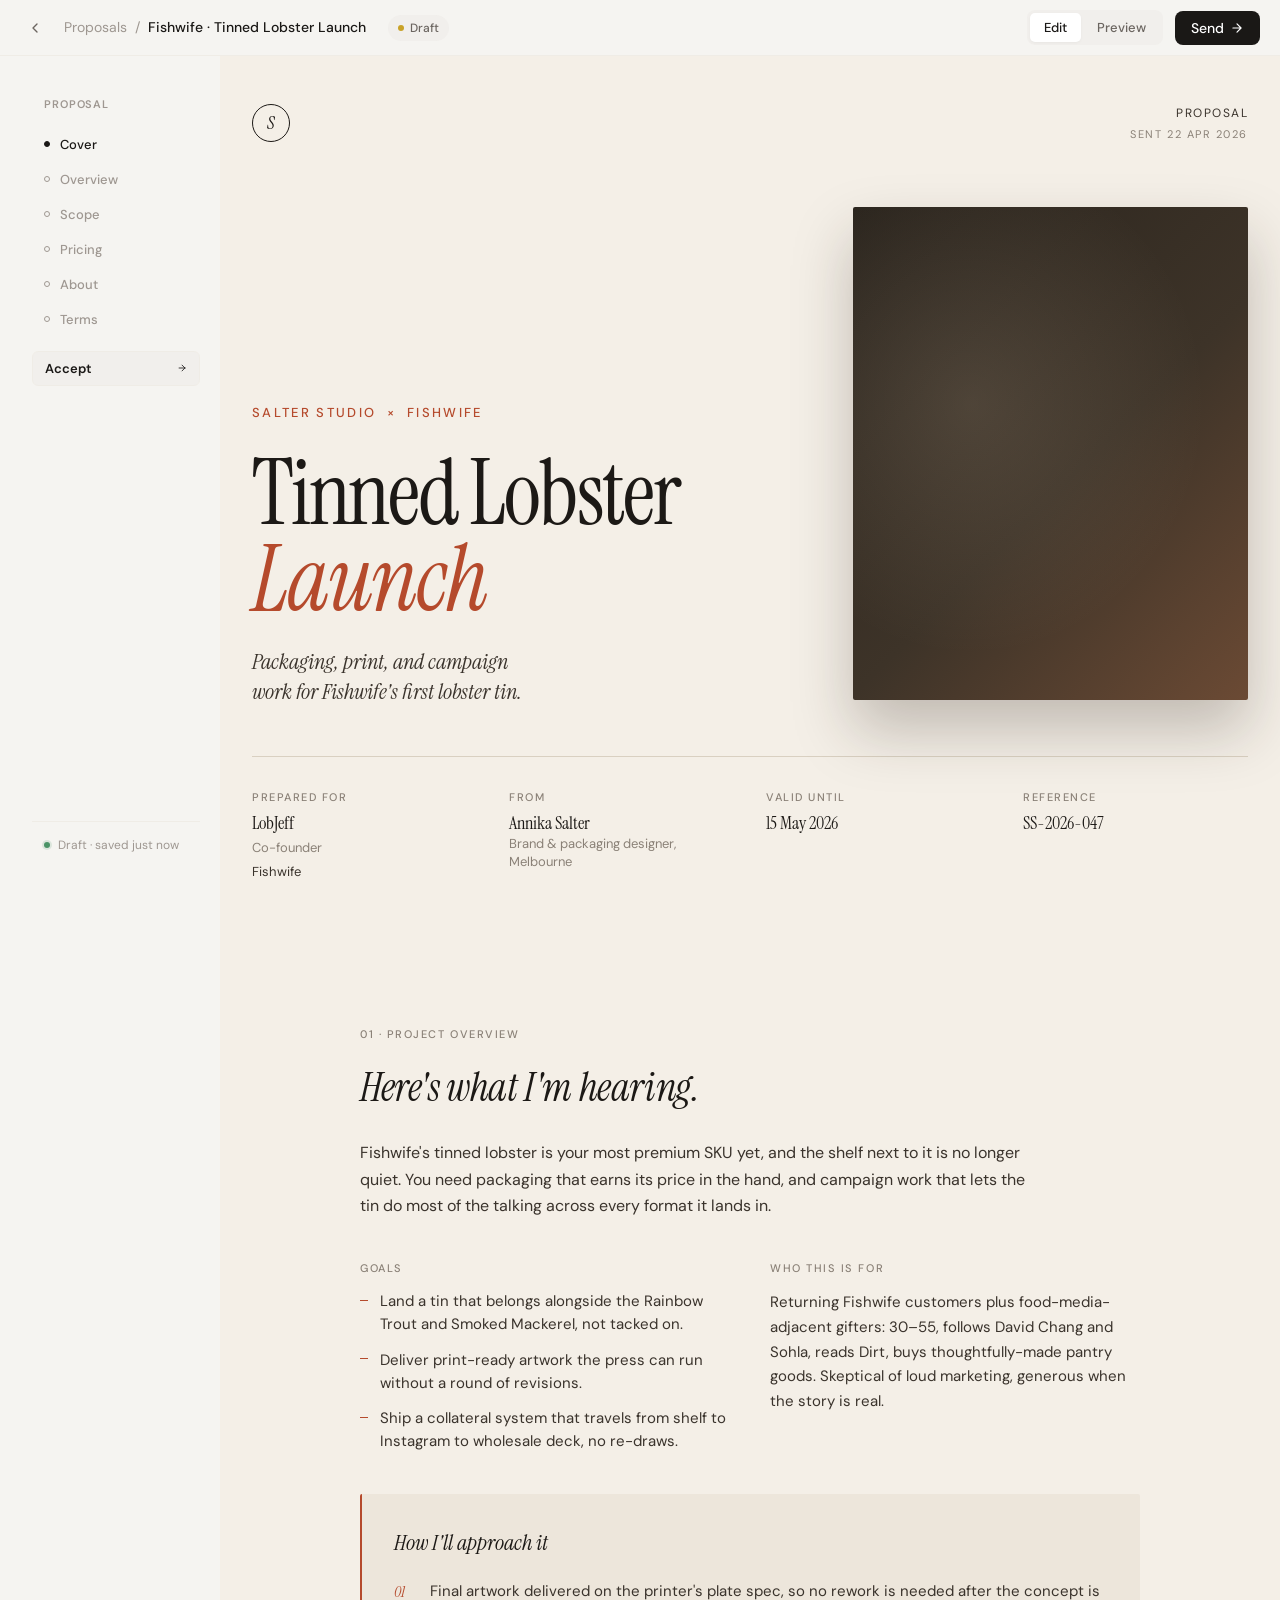
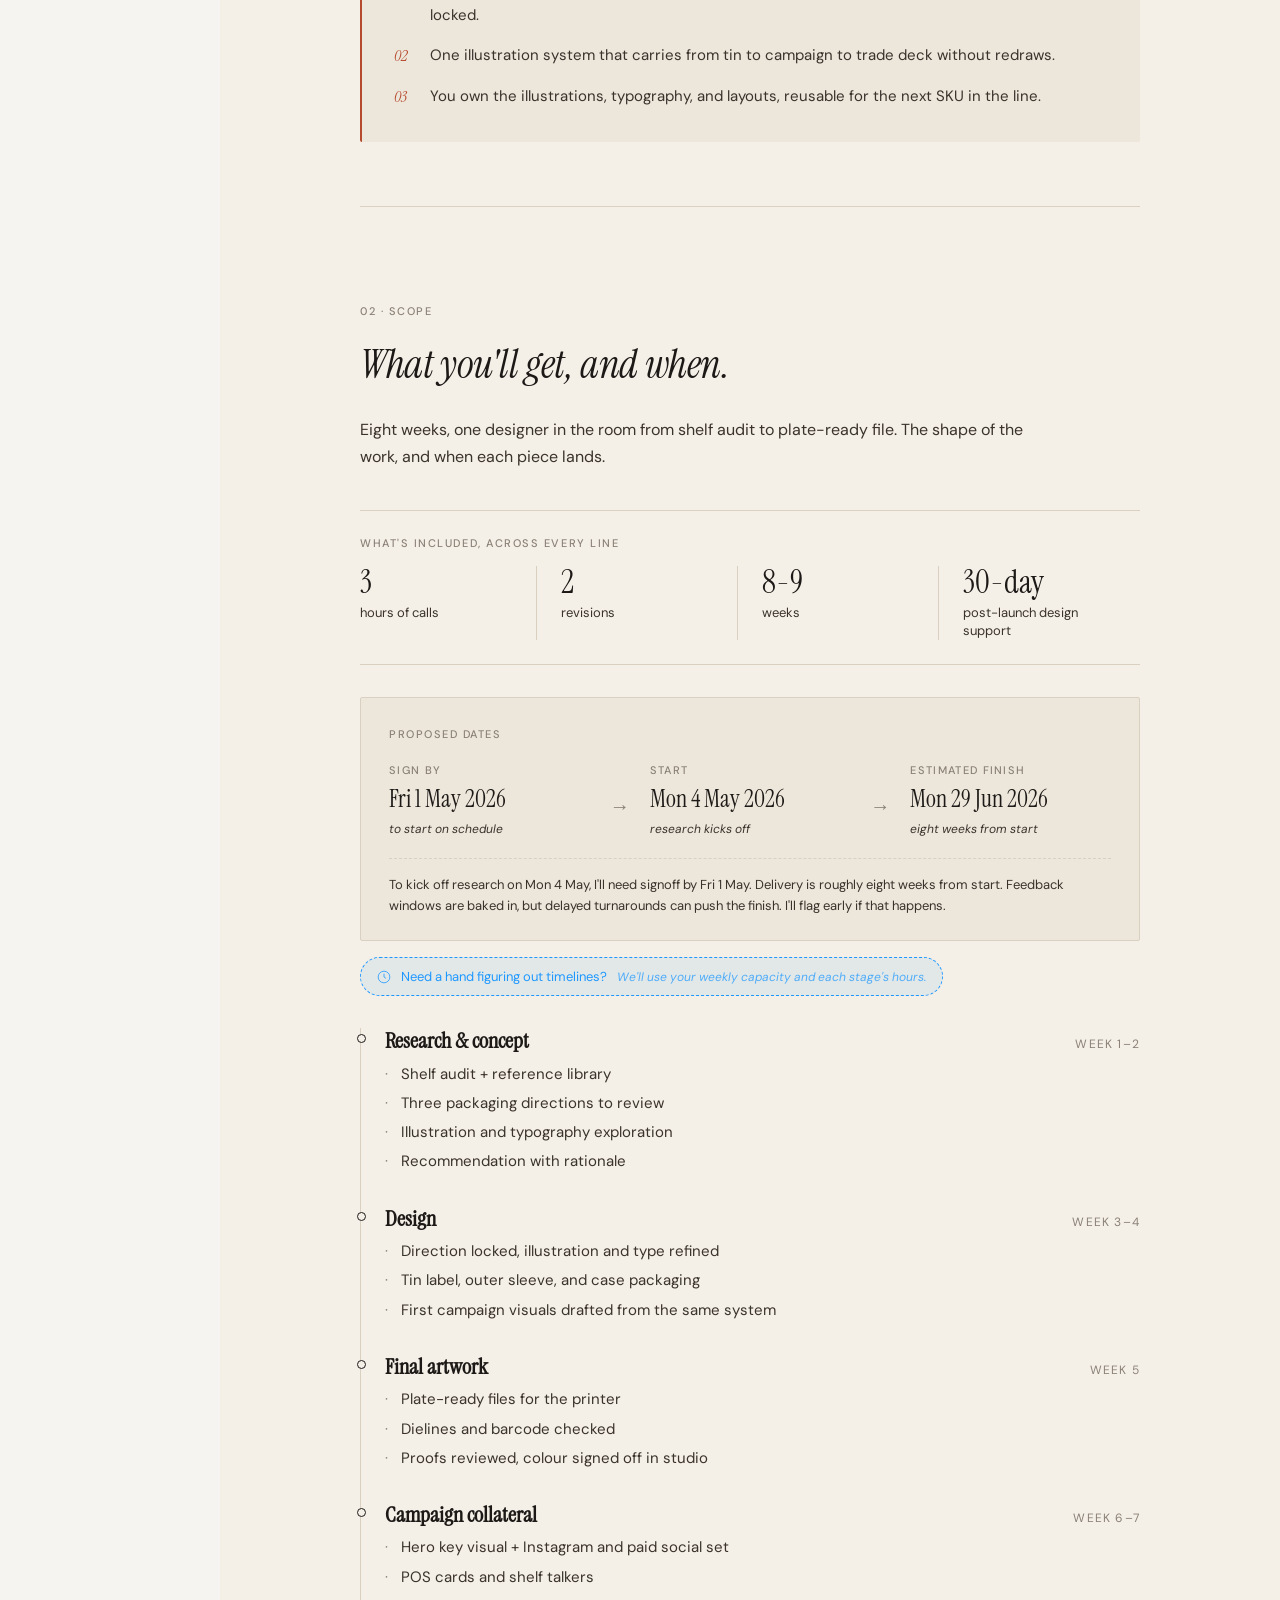
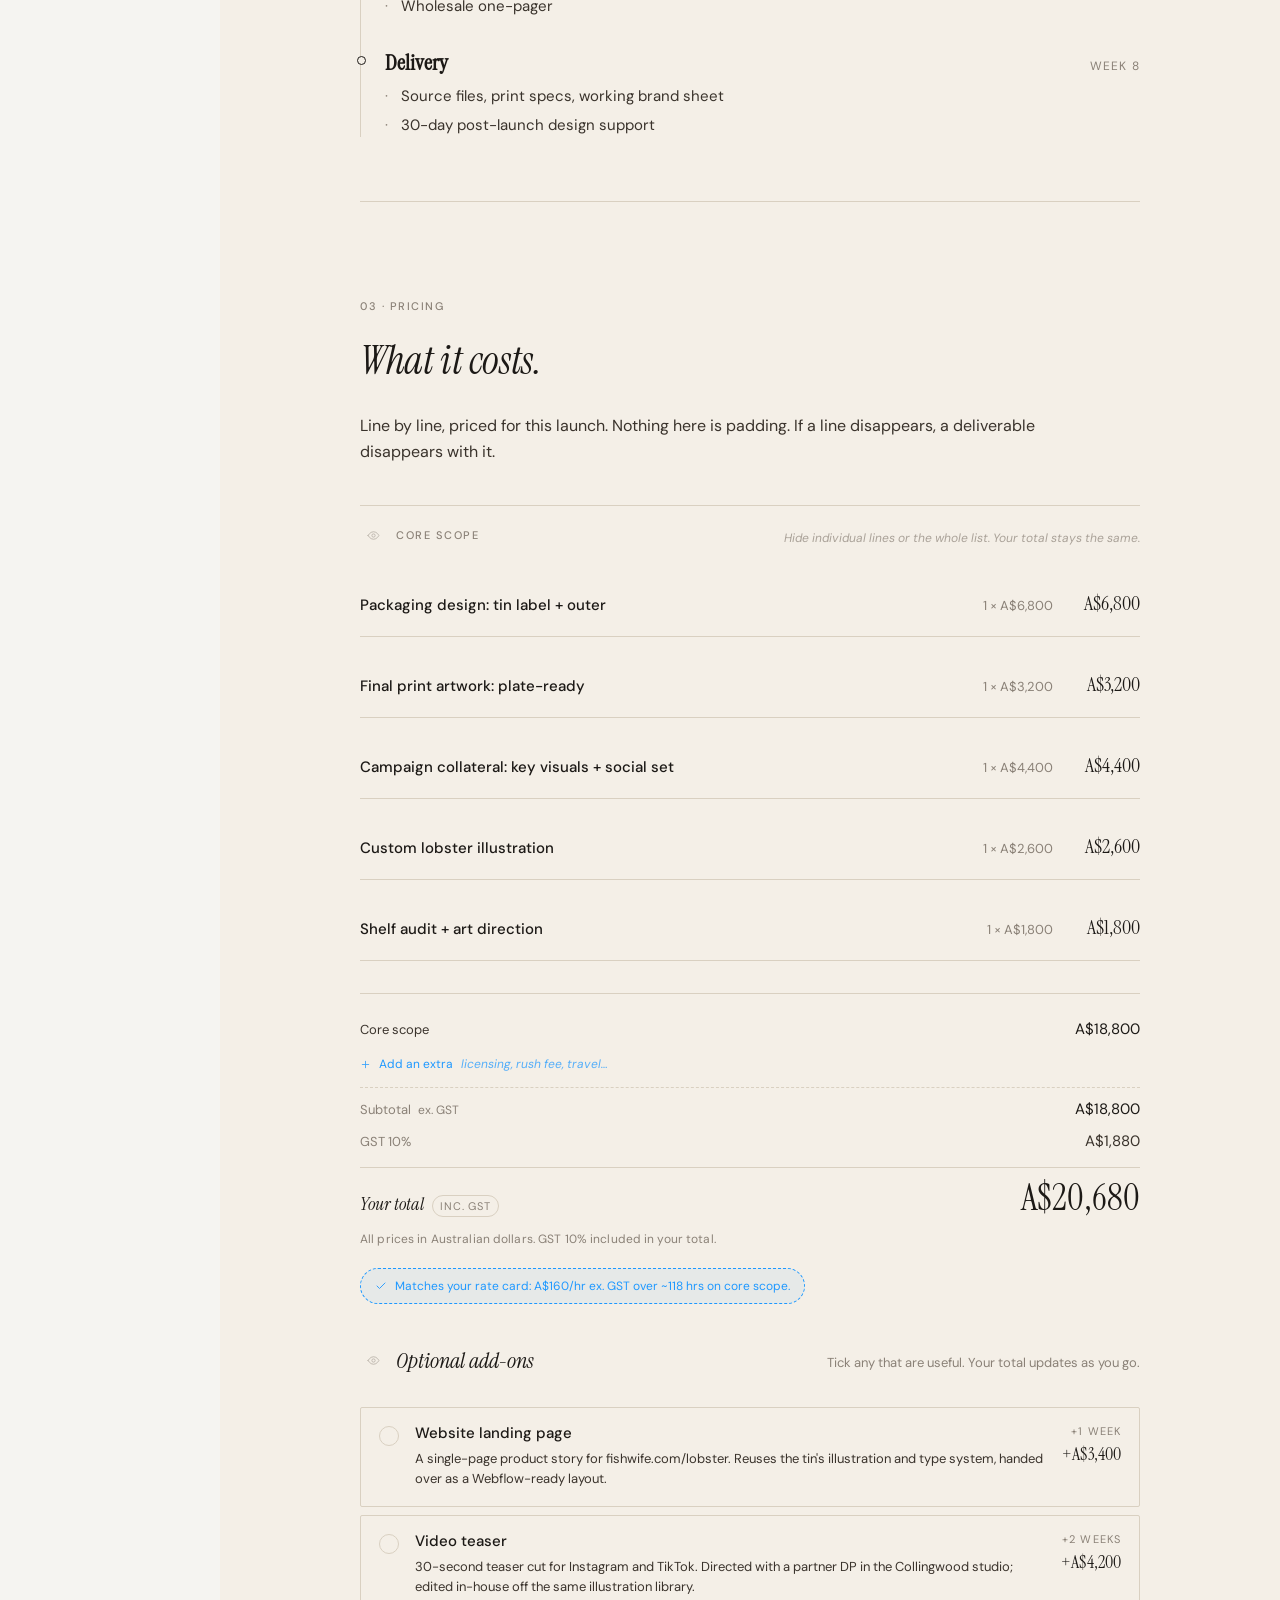
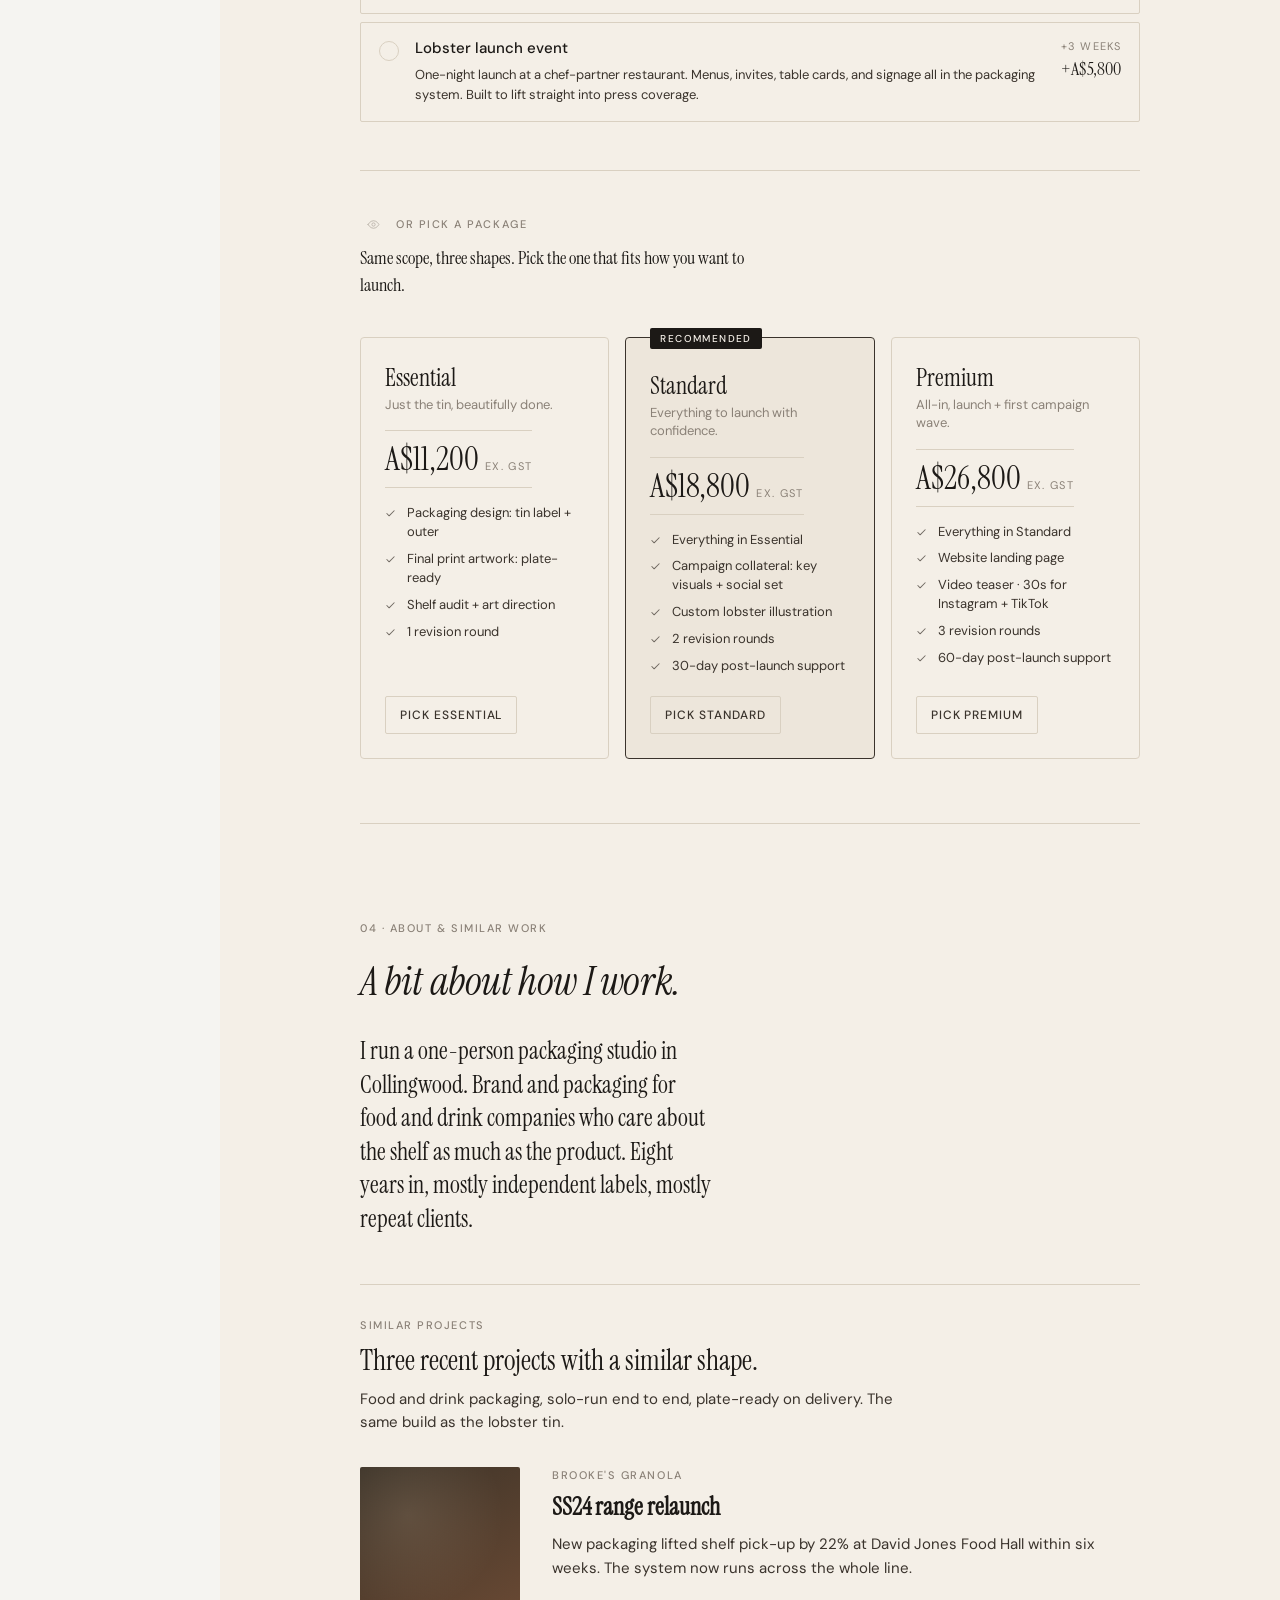
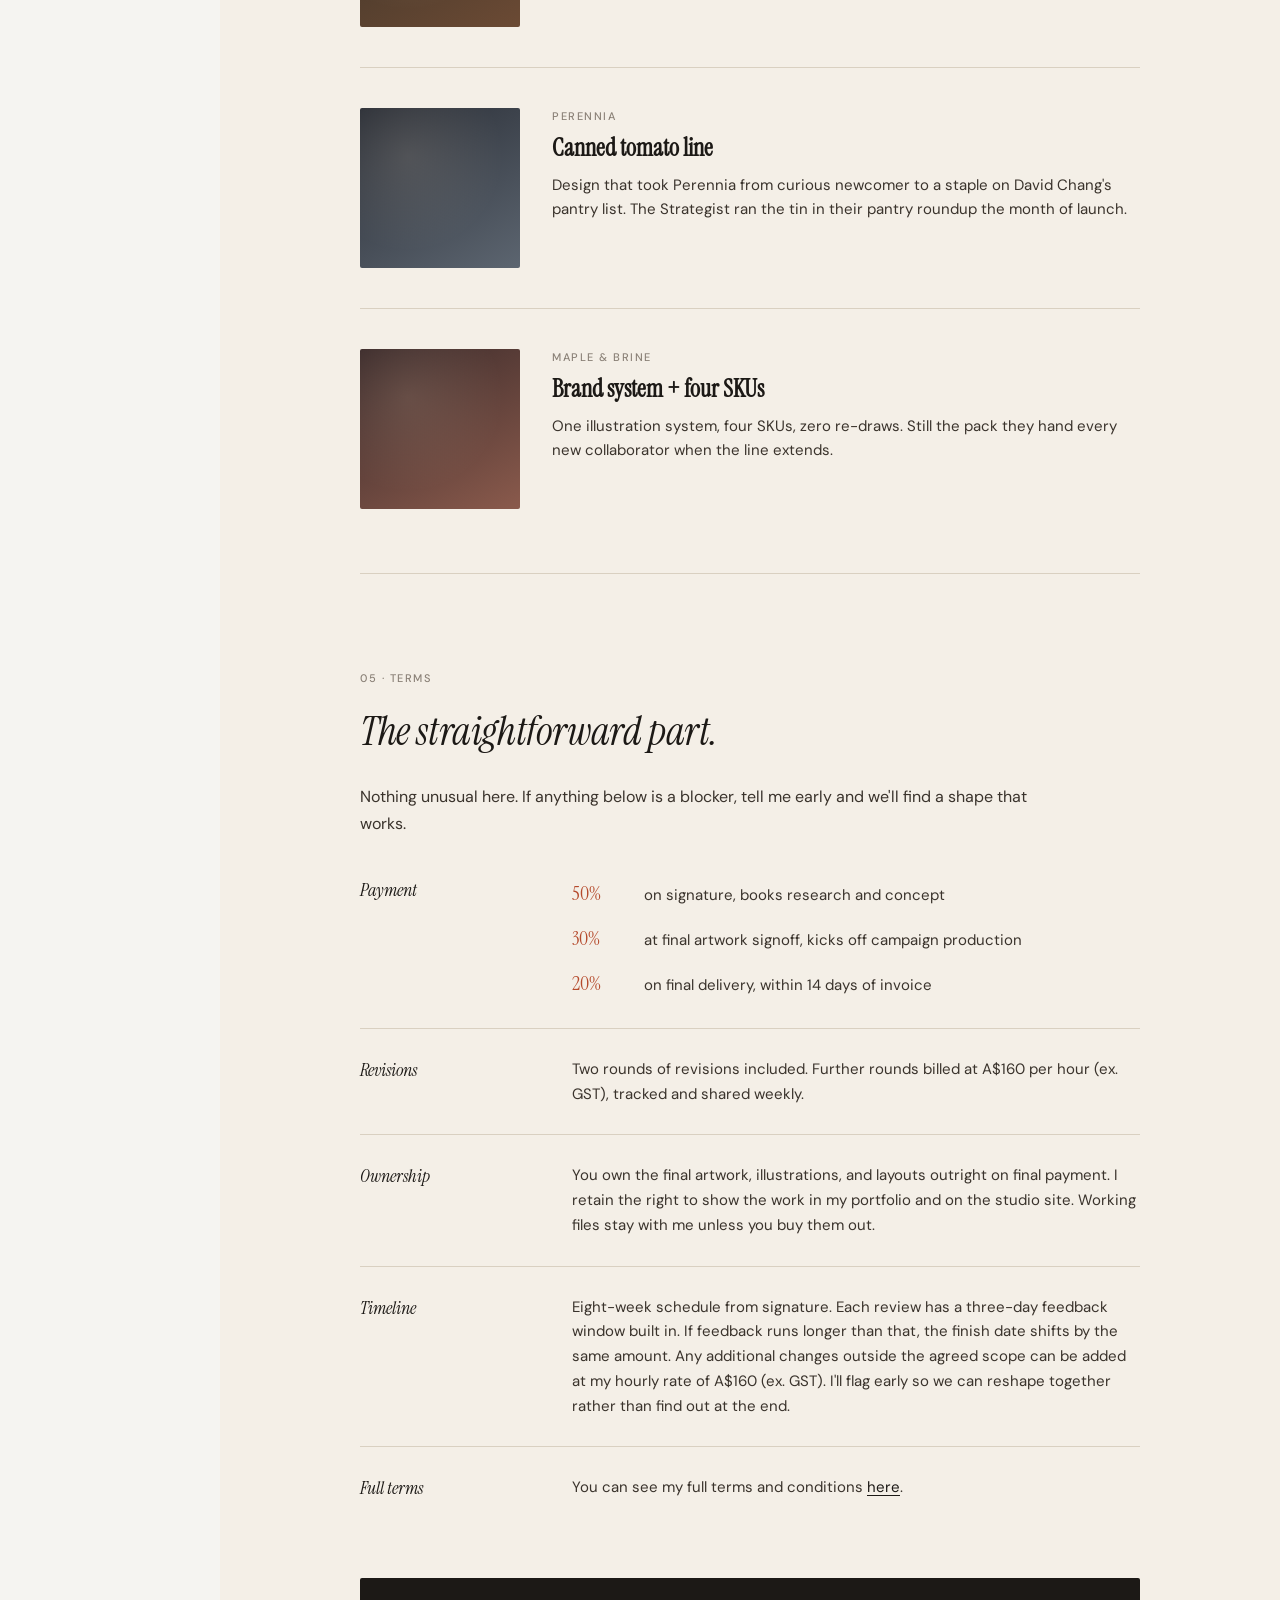
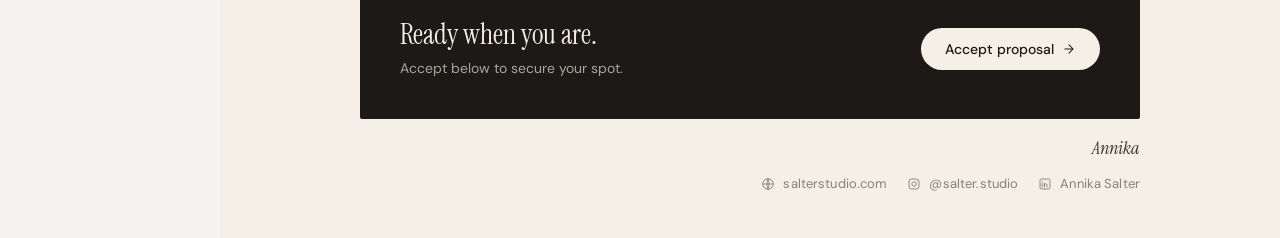
==== proposal-frame/index.html @ 3aa03024 "Initial import: Creative Pro onboarding + Proposal Frame wireframes Two plain HTML/CSS/JS wireframes" ====
<!DOCTYPE html>
<html lang="en">
  <head>
    <meta charset="UTF-8" />
    <meta name="viewport" content="width=device-width, initial-scale=1.0" />
    <title>Proposal · Fishwife Tinned Lobster Launch</title>
    <link rel="preconnect" href="https://fonts.googleapis.com" />
    <link rel="preconnect" href="https://fonts.gstatic.com" crossorigin />
    <link
      href="https://fonts.googleapis.com/css2?family=DM+Sans:ital,opsz,wght@0,9..40,300;0,9..40,400;0,9..40,500;0,9..40,700&family=Instrument+Serif:ital@0;1&family=JetBrains+Mono:wght@400;500&display=swap"
      rel="stylesheet"
    />
    <link rel="stylesheet" href="styles.css" />
  </head>
  <body>
    <div class="app" id="app">
      <header class="chrome" id="chrome">
        <div class="chrome__left">
          <button class="chrome__back" aria-label="Back to proposals">
            <svg width="16" height="16" viewBox="0 0 24 24" fill="none" aria-hidden="true">
              <path d="M15 18L9 12L15 6" stroke="currentColor" stroke-width="2" stroke-linecap="round" stroke-linejoin="round"/>
            </svg>
          </button>
          <nav class="chrome__breadcrumb" aria-label="Breadcrumb">
            <span class="chrome__crumb chrome__crumb--muted">Proposals</span>
            <span class="chrome__sep">/</span>
            <span class="chrome__crumb">Fishwife · Tinned Lobster Launch</span>
          </nav>
          <span class="chrome__status">
            <span class="chrome__dot" aria-hidden="true"></span>
            Draft
          </span>
        </div>
        <div class="chrome__right">
          <div class="segmented" role="tablist" aria-label="View mode">
            <button class="segmented__btn segmented__btn--active" data-mode="edit" role="tab" aria-selected="true">Edit</button>
            <button class="segmented__btn" data-mode="preview" role="tab" aria-selected="false">Preview</button>
          </div>
          <button class="btn btn--primary" id="sendBtn">
            Send
            <svg width="14" height="14" viewBox="0 0 24 24" fill="none" aria-hidden="true">
              <path d="M5 12H19M19 12L12 5M19 12L12 19" stroke="currentColor" stroke-width="2" stroke-linecap="round" stroke-linejoin="round"/>
            </svg>
          </button>
        </div>
      </header>

      <div class="workspace" data-helper-open="false">
        <aside class="rail" id="rail" aria-label="Section navigation">
          <!-- rendered by main.js -->
        </aside>

        <aside class="helper-panel" id="helperPanel" aria-label="Timeline helper" hidden>
          <!-- rendered by main.js when opened -->
        </aside>

        <main class="canvas brand-scope" id="canvas">
          <!-- rendered by main.js -->
        </main>
      </div>
    </div>

    <!-- Send confirm sheet -->
    <div class="sheet" id="sendSheet" hidden>
      <div class="sheet__backdrop" data-dismiss></div>
      <div class="sheet__panel" role="dialog" aria-modal="true" aria-labelledby="sheetTitle">
        <button class="sheet__close" data-dismiss aria-label="Close">
          <svg width="16" height="16" viewBox="0 0 24 24" fill="none" aria-hidden="true">
            <path d="M18 6L6 18M6 6L18 18" stroke="currentColor" stroke-width="2" stroke-linecap="round"/>
          </svg>
        </button>
        <h2 class="sheet__title" id="sheetTitle">Ready to share</h2>
        <p class="sheet__desc">Nothing has been sent yet. Pick how you'd like to hand this off to LobJeff.</p>

        <div class="sheet__options">
          <button class="sheet__option" data-option="link">
            <div class="sheet__option-icon">
              <svg width="20" height="20" viewBox="0 0 24 24" fill="none" aria-hidden="true">
                <path d="M10 13a5 5 0 0 0 7.54.54l3-3a5 5 0 0 0-7.07-7.07l-1.72 1.71" stroke="currentColor" stroke-width="1.6" stroke-linecap="round" stroke-linejoin="round"/>
                <path d="M14 11a5 5 0 0 0-7.54-.54l-3 3a5 5 0 0 0 7.07 7.07l1.71-1.71" stroke="currentColor" stroke-width="1.6" stroke-linecap="round" stroke-linejoin="round"/>
              </svg>
            </div>
            <div class="sheet__option-body">
              <div class="sheet__option-title">Copy shareable link</div>
              <div class="sheet__option-sub">fishwife.salter.studio/proposals/lobster-9k2b</div>
            </div>
            <div class="sheet__option-action" id="copyState">Copy</div>
          </button>

          <button class="sheet__option" data-option="pdf">
            <div class="sheet__option-icon">
              <svg width="20" height="20" viewBox="0 0 24 24" fill="none" aria-hidden="true">
                <path d="M14 3H6a2 2 0 0 0-2 2v14a2 2 0 0 0 2 2h12a2 2 0 0 0 2-2V9l-6-6z" stroke="currentColor" stroke-width="1.6" stroke-linecap="round" stroke-linejoin="round"/>
                <path d="M14 3v6h6" stroke="currentColor" stroke-width="1.6" stroke-linecap="round" stroke-linejoin="round"/>
              </svg>
            </div>
            <div class="sheet__option-body">
              <div class="sheet__option-title">Download PDF</div>
              <div class="sheet__option-sub">Fishwife-Tinned-Lobster (Salter Studio).pdf</div>
            </div>
            <div class="sheet__option-action">Download</div>
          </button>

          <button class="sheet__option sheet__option--email" data-option="email" type="button" aria-expanded="false" aria-controls="emailPanel">
            <div class="sheet__option-icon">
              <svg width="20" height="20" viewBox="0 0 24 24" fill="none" aria-hidden="true">
                <path d="M3 6.5A2.5 2.5 0 0 1 5.5 4h13A2.5 2.5 0 0 1 21 6.5v11a2.5 2.5 0 0 1-2.5 2.5h-13A2.5 2.5 0 0 1 3 17.5v-11z" stroke="currentColor" stroke-width="1.6" stroke-linejoin="round"/>
                <path d="M3.5 7l8.5 6 8.5-6" stroke="currentColor" stroke-width="1.6" stroke-linecap="round" stroke-linejoin="round"/>
              </svg>
            </div>
            <div class="sheet__option-body">
              <div class="sheet__option-title">Suggested email</div>
              <div class="sheet__option-sub" data-email-preview>Draft to LobJeff. Review, cycle drafts, then copy or open in mail.</div>
            </div>
            <div class="sheet__option-action" data-email-toggle-label>Review</div>
          </button>

          <div class="sheet__email-panel" id="emailPanel" data-email-panel hidden>
            <div class="sheet__email-head">
              <div class="sheet__email-meta">
                <span class="sheet__email-label">To</span>
                <span class="sheet__email-value" data-email-to></span>
              </div>
              <div class="sheet__email-meta">
                <span class="sheet__email-label">Subject</span>
                <span class="sheet__email-value" data-email-subject></span>
              </div>
            </div>
            <pre class="sheet__email-body" data-email-body></pre>
            <div class="sheet__email-actions">
              <div class="sheet__email-cycle" role="group" aria-label="Cycle email drafts">
                <button type="button" class="sheet__email-nav" data-email-prev aria-label="Previous draft">
                  <svg width="14" height="14" viewBox="0 0 24 24" fill="none" aria-hidden="true"><path d="M15 18L9 12L15 6" stroke="currentColor" stroke-width="1.8" stroke-linecap="round" stroke-linejoin="round"/></svg>
                </button>
                <span class="sheet__email-counter" data-email-counter>1 / 3</span>
                <button type="button" class="sheet__email-nav" data-email-next aria-label="Next draft">
                  <svg width="14" height="14" viewBox="0 0 24 24" fill="none" aria-hidden="true"><path d="M9 18L15 12L9 6" stroke="currentColor" stroke-width="1.8" stroke-linecap="round" stroke-linejoin="round"/></svg>
                </button>
              </div>
              <div class="sheet__email-primary">
                <a class="sheet__email-mailto" data-email-mailto href="#" target="_blank" rel="noopener noreferrer">Open in mail app</a>
                <button type="button" class="sheet__email-copy" data-email-copy>Copy email</button>
              </div>
            </div>
          </div>
        </div>

        <div class="sheet__foot">
          <span class="sheet__foot-note">You'll still need to share this yourself. We never auto-send.</span>
        </div>
      </div>
    </div>

    <script src="main.js"></script>
  </body>
</html>
---- proposal-frame/styles.css ----
/* ── Reset ────────────────────────────────────── */
*,
*::before,
*::after {
  margin: 0;
  padding: 0;
  box-sizing: border-box;
}

/* ── MonoDesk tokens (chrome only) ────────────── */
:root {
  --font-sans: "DM Sans", system-ui, -apple-system, sans-serif;
  --font-serif: "Instrument Serif", Georgia, serif;
  --font-mono: "JetBrains Mono", ui-monospace, SFMono-Regular, monospace;

  --md-bg: #f5f4f1;
  --md-surface: #ffffff;
  --md-border: #e6e3dd;
  --md-border-light: #efece6;
  --md-text: #1a1816;
  --md-text-secondary: #6b6560;
  --md-text-muted: #9e9791;
  --md-input-fill: #f1efec;

  --radius-xs: 6px;
  --radius-sm: 8px;
  --radius-md: 12px;
  --radius-lg: 20px;

  --shadow-sm: 0 1px 3px rgba(0, 0, 0, 0.04);
  --shadow-md: 0 4px 16px rgba(0, 0, 0, 0.06);
  --shadow-lg: 0 24px 60px rgba(0, 0, 0, 0.18);
}

html {
  font-size: 16px;
  -webkit-font-smoothing: antialiased;
  -moz-osx-font-smoothing: grayscale;
}

body {
  font-family: var(--font-sans);
  background: var(--md-bg);
  color: var(--md-text);
  min-height: 100dvh;
  line-height: 1.5;
}

/* ── App shell ────────────────────────────────── */
.app {
  display: flex;
  flex-direction: column;
  min-height: 100dvh;
}

/* ── MonoDesk chrome ──────────────────────────── */
.chrome {
  position: sticky;
  top: 0;
  z-index: 20;
  display: flex;
  align-items: center;
  justify-content: space-between;
  gap: 1rem;
  height: 56px;
  padding: 0 1.25rem;
  background: rgba(245, 244, 241, 0.88);
  backdrop-filter: saturate(1.2) blur(12px);
  -webkit-backdrop-filter: saturate(1.2) blur(12px);
  border-bottom: 1px solid var(--md-border-light);
}

.chrome__left {
  display: flex;
  align-items: center;
  gap: 0.875rem;
  min-width: 0;
}

.chrome__right {
  display: flex;
  align-items: center;
  gap: 0.75rem;
}

.chrome__back {
  width: 30px;
  height: 30px;
  display: inline-flex;
  align-items: center;
  justify-content: center;
  background: transparent;
  border: none;
  border-radius: var(--radius-xs);
  color: var(--md-text-secondary);
  cursor: pointer;
  transition: background 0.15s, color 0.15s;
}

.chrome__back:hover {
  background: var(--md-input-fill);
  color: var(--md-text);
}

.chrome__breadcrumb {
  display: flex;
  align-items: center;
  gap: 0.5rem;
  font-size: 0.875rem;
  min-width: 0;
  overflow: hidden;
}

.chrome__crumb {
  color: var(--md-text);
  font-weight: 500;
  white-space: nowrap;
  overflow: hidden;
  text-overflow: ellipsis;
}

.chrome__crumb--muted {
  color: var(--md-text-muted);
  font-weight: 400;
}

.chrome__sep {
  color: var(--md-text-muted);
}

.chrome__status {
  display: inline-flex;
  align-items: center;
  gap: 0.375rem;
  padding: 0.25rem 0.625rem;
  margin-left: 0.5rem;
  font-size: 0.75rem;
  font-weight: 500;
  color: var(--md-text-secondary);
  background: var(--md-input-fill);
  border-radius: 100px;
}

.chrome__dot {
  width: 6px;
  height: 6px;
  border-radius: 50%;
  background: #c9a227;
}

/* ── Segmented control (Edit / Preview) ───────── */
.segmented {
  display: inline-flex;
  padding: 3px;
  background: var(--md-input-fill);
  border-radius: var(--radius-sm);
  gap: 2px;
}

.segmented__btn {
  font-family: inherit;
  font-size: 0.8125rem;
  font-weight: 500;
  padding: 0.375rem 0.875rem;
  background: transparent;
  border: none;
  border-radius: 5px;
  color: var(--md-text-secondary);
  cursor: pointer;
  transition: all 0.15s;
}

.segmented__btn:hover {
  color: var(--md-text);
}

.segmented__btn--active {
  background: var(--md-surface);
  color: var(--md-text);
  box-shadow: var(--shadow-sm);
}

/* ── Buttons (chrome) ─────────────────────────── */
.btn {
  font-family: inherit;
  font-size: 0.875rem;
  font-weight: 500;
  padding: 0.5rem 1rem;
  border: none;
  border-radius: var(--radius-sm);
  cursor: pointer;
  transition: all 0.15s;
  display: inline-flex;
  align-items: center;
  gap: 0.375rem;
}

.btn--primary {
  background: var(--md-text);
  color: #ffffff;
}

.btn--primary:hover {
  background: #000;
}

.btn--primary:disabled {
  opacity: 0.3;
  cursor: not-allowed;
}

.btn--ghost {
  background: transparent;
  color: var(--md-text-secondary);
}

.btn--ghost:hover {
  color: var(--md-text);
  background: var(--md-input-fill);
}

/* ── Workspace layout ─────────────────────────── */
.workspace {
  display: grid;
  grid-template-columns: 220px 1fr;
  flex: 1;
  min-height: 0;
}

/* ── Section rail ─────────────────────────────── */
.rail {
  position: sticky;
  top: 56px;
  align-self: start;
  height: calc(100dvh - 56px);
  padding: 2.5rem 1.25rem 2rem 2rem;
  display: flex;
  flex-direction: column;
  gap: 0.25rem;
}

.rail__label {
  font-size: 0.6875rem;
  font-weight: 600;
  letter-spacing: 0.08em;
  text-transform: uppercase;
  color: var(--md-text-muted);
  margin-bottom: 0.75rem;
  padding-left: 0.75rem;
}

.rail__item {
  display: flex;
  align-items: center;
  gap: 0.625rem;
  padding: 0.4375rem 0.75rem;
  font-family: inherit;
  font-size: 0.8125rem;
  font-weight: 500;
  color: var(--md-text-muted);
  background: transparent;
  border: none;
  border-radius: var(--radius-xs);
  cursor: pointer;
  transition: color 0.15s, background 0.15s;
  text-align: left;
}

.rail__item:hover {
  color: var(--md-text);
  background: var(--md-input-fill);
}

.rail__item--active {
  color: var(--md-text);
}

.rail__dot {
  width: 6px;
  height: 6px;
  border-radius: 50%;
  background: transparent;
  border: 1.5px solid var(--md-text-muted);
  transition: all 0.15s;
  flex-shrink: 0;
}

.rail__item:hover .rail__dot {
  border-color: var(--md-text);
}

.rail__item--active .rail__dot {
  background: var(--md-text);
  border-color: var(--md-text);
}

/* Accept is a shortcut to the final CTA, not another section.
   Styled as a quiet primary so it stands apart from section links. */
.rail__item--cta {
  margin-top: 0.75rem;
  justify-content: space-between;
  padding: 0.5rem 0.75rem;
  color: var(--md-text);
  background: var(--md-input-fill);
  border: 1px solid var(--md-border-light);
  font-weight: 600;
}

.rail__item--cta .rail__dot {
  display: none;
}

.rail__item--cta:hover {
  background: var(--md-text);
  color: #fff;
  border-color: var(--md-text);
}

.rail__item-arrow {
  margin-left: auto;
  transition: transform 0.15s ease;
}

.rail__item--cta:hover .rail__item-arrow {
  transform: translateX(2px);
}

.rail__foot {
  margin-top: auto;
  padding: 0.875rem 0.75rem;
  border-top: 1px solid var(--md-border-light);
  font-size: 0.75rem;
  color: var(--md-text-muted);
  line-height: 1.45;
}

.rail__status {
  display: inline-flex;
  align-items: center;
  gap: 0.5rem;
  font-variant-numeric: tabular-nums;
}

.rail__status-dot {
  width: 6px;
  height: 6px;
  border-radius: 50%;
  background: #4a9367;
  box-shadow: 0 0 0 2px rgba(74, 147, 103, 0.15);
  flex-shrink: 0;
}

/* ═══════════════════════════════════════════════════════════════
   BRAND SCOPE · Remi Vale
   Everything inside .brand-scope uses brand tokens only.
   This is the "on-brand from the first character" canvas.
   ═══════════════════════════════════════════════════════════════ */
.brand-scope {
  --brand-paper: #f4efe7;
  --brand-paper-deep: #ede6db;
  --brand-ink: #1c1916;
  --brand-ink-soft: #3a332c;
  --brand-muted: #8a8177;
  --brand-rule: #d9d0c1;
  --brand-accent: #b54a2c;
  --brand-accent-soft: #e9d8cf;

  --brand-serif: "Instrument Serif", Georgia, serif;
  --brand-sans: "DM Sans", system-ui, sans-serif;

  background: var(--brand-paper);
  color: var(--brand-ink);
  font-family: var(--brand-sans);
  padding: 0 2rem 1rem;
}

.brand-scope ::selection {
  background: var(--brand-accent);
  color: var(--brand-paper);
}

/* ── Canvas section frame ─────────────────────── */
.section {
  max-width: 780px;
  margin: 0 auto;
  padding: 6rem 0 4rem;
  border-bottom: 1px solid var(--brand-rule);
}

.section:last-child {
  border-bottom: none;
  /* Final section (Terms) doesn't need the 4rem bottom breathing room
     that intermediate sections use — the sign-off is the end of the
     document and should sit close to the bottom. */
  padding-bottom: 1.5rem;
}

.section__eyebrow {
  font-family: var(--brand-sans);
  font-size: 0.6875rem;
  font-weight: 500;
  letter-spacing: 0.14em;
  text-transform: uppercase;
  color: var(--brand-muted);
  margin-bottom: 1.5rem;
}

.section__heading {
  font-family: var(--brand-serif);
  font-size: 2.5rem;
  font-weight: 400;
  font-style: italic;
  line-height: 1.05;
  letter-spacing: -0.01em;
  color: var(--brand-ink);
  margin-bottom: 2rem;
}

.section__intro {
  font-size: 1rem;
  line-height: 1.65;
  color: var(--brand-ink-soft);
  max-width: 62ch;
  margin-bottom: 2.5rem;
}

/* ── Cover ────────────────────────────────────── */
.cover {
  max-width: none;
  padding: 3rem 0 0;
  border-bottom: none;
  min-height: calc(100dvh - 56px);
  display: flex;
  flex-direction: column;
}

.cover__top {
  max-width: 1120px;
  margin: 0 auto;
  width: 100%;
  display: flex;
  align-items: center;
  justify-content: space-between;
  font-size: 0.75rem;
  letter-spacing: 0.12em;
  text-transform: uppercase;
  color: var(--brand-muted);
  font-family: var(--brand-sans);
}

.cover__mark {
  display: inline-flex;
  align-items: center;
  justify-content: center;
  width: 38px;
  height: 38px;
  border: 1.5px solid var(--brand-ink);
  border-radius: 50%;
  color: var(--brand-ink);
  font-family: var(--brand-serif);
  font-size: 1.125rem;
  font-style: italic;
  letter-spacing: 0;
}

.cover__meta {
  display: flex;
  flex-direction: column;
  align-items: flex-end;
  gap: 0.25rem;
  text-align: right;
}

.cover__meta-kind {
  color: var(--brand-ink-soft);
}

.cover__meta-sent {
  font-size: 0.6875rem;
  color: var(--brand-muted);
  letter-spacing: 0.14em;
}

.cover__body {
  max-width: 1120px;
  margin: 0 auto;
  width: 100%;
  flex: 1;
  display: grid;
  grid-template-columns: 1.4fr 1fr;
  gap: 3rem;
  align-items: end;
  padding: 4rem 0 3rem;
}

.cover__kicker {
  font-size: 0.8125rem;
  font-weight: 500;
  letter-spacing: 0.18em;
  text-transform: uppercase;
  color: var(--brand-accent);
  margin-bottom: 1.75rem;
}

.cover__title {
  font-family: var(--brand-serif);
  font-size: clamp(3.5rem, 7vw, 6rem);
  font-weight: 400;
  line-height: 0.96;
  letter-spacing: -0.025em;
  color: var(--brand-ink);
  margin-bottom: 1.5rem;
}

.cover__title em {
  font-style: italic;
  color: var(--brand-accent);
}

.cover__tagline {
  font-family: var(--brand-serif);
  font-style: italic;
  font-size: 1.375rem;
  line-height: 1.4;
  color: var(--brand-ink-soft);
  max-width: 28ch;
}

.cover__aside {
  display: flex;
  flex-direction: column;
  gap: 2rem;
  padding-bottom: 0.5rem;
}

.cover__plate {
  aspect-ratio: 4 / 5;
  background: linear-gradient(135deg, #2a241d 0%, #3d3328 55%, #6b4a34 100%);
  border-radius: 2px;
  position: relative;
  overflow: hidden;
  box-shadow: 0 30px 60px rgba(44, 32, 22, 0.25);
}

.cover__plate::after {
  content: "";
  position: absolute;
  inset: 0;
  background: radial-gradient(ellipse at 30% 40%, rgba(255, 230, 200, 0.12), transparent 60%);
}

.cover__foot {
  max-width: 1120px;
  margin: 0 auto;
  width: 100%;
  display: grid;
  grid-template-columns: repeat(4, 1fr);
  gap: 2rem;
  padding: 2rem 0 3rem;
  border-top: 1px solid var(--brand-rule);
}

.cover__foot-item {
  display: flex;
  flex-direction: column;
  gap: 0.375rem;
}

.cover__foot-label {
  font-size: 0.6875rem;
  font-weight: 500;
  letter-spacing: 0.14em;
  text-transform: uppercase;
  color: var(--brand-muted);
}

.cover__foot-value {
  font-family: var(--brand-serif);
  font-size: 1.125rem;
  line-height: 1.3;
  color: var(--brand-ink);
}

.cover__foot-sub {
  display: inline-block;
  font-family: var(--brand-sans);
  font-size: 0.8125rem;
  color: var(--brand-muted);
  line-height: 1.4;
}

.cover__foot-sub--brand {
  color: var(--brand-ink-soft);
  letter-spacing: 0.01em;
  margin-top: 0.125rem;
}

/* ── Overview: goals, audience, outcomes ──────── */
.two-col {
  display: grid;
  grid-template-columns: 1fr 1fr;
  gap: 2.5rem;
  margin-top: 2rem;
}

.block {
  display: flex;
  flex-direction: column;
  gap: 0.875rem;
}

.block__label {
  font-size: 0.6875rem;
  font-weight: 500;
  letter-spacing: 0.14em;
  text-transform: uppercase;
  color: var(--brand-muted);
}

.block__body {
  font-size: 0.9375rem;
  line-height: 1.65;
  color: var(--brand-ink-soft);
}

.stack {
  list-style: none;
  display: flex;
  flex-direction: column;
  gap: 0.75rem;
}

.stack li {
  position: relative;
  padding-left: 1.25rem;
  font-size: 0.9375rem;
  line-height: 1.55;
  color: var(--brand-ink-soft);
}

.stack li::before {
  content: "";
  position: absolute;
  left: 0;
  top: 0.6rem;
  width: 8px;
  height: 1px;
  background: var(--brand-accent);
}

.outcomes {
  margin-top: 2.5rem;
  padding: 2rem;
  background: var(--brand-paper-deep);
  border-radius: 2px;
  border-left: 2px solid var(--brand-accent);
}

.outcomes__label {
  font-family: var(--brand-serif);
  font-style: italic;
  font-size: 1.375rem;
  color: var(--brand-ink);
  margin-bottom: 1.25rem;
}

.outcomes__list {
  list-style: none;
  display: flex;
  flex-direction: column;
  gap: 1rem;
}

.outcomes__list li {
  font-size: 0.9375rem;
  line-height: 1.6;
  color: var(--brand-ink-soft);
  display: flex;
  gap: 0.75rem;
}

.outcomes__list li::before {
  content: counter(list-item, decimal-leading-zero);
  counter-increment: list-item;
  font-family: var(--brand-serif);
  font-style: italic;
  color: var(--brand-accent);
  font-size: 1rem;
  flex-shrink: 0;
  min-width: 1.5rem;
}

/* ── Scope: milestones + line items ───────────── */
.timeline {
  margin-top: 2rem;
  padding-left: 1.5rem;
  border-left: 1px solid var(--brand-rule);
  display: flex;
  flex-direction: column;
  gap: 2rem;
}

.milestone {
  position: relative;
}

.milestone::before {
  content: "";
  position: absolute;
  left: calc(-1.5rem - 4px);
  top: 0.375rem;
  width: 9px;
  height: 9px;
  border-radius: 50%;
  background: var(--brand-paper);
  border: 1.5px solid var(--brand-ink);
}

.milestone__head {
  display: flex;
  align-items: baseline;
  justify-content: space-between;
  gap: 1rem;
  margin-bottom: 0.5rem;
}

.milestone__name {
  font-family: var(--brand-serif);
  font-size: 1.375rem;
  line-height: 1.2;
  color: var(--brand-ink);
}

.milestone__timing {
  font-size: 0.75rem;
  letter-spacing: 0.1em;
  text-transform: uppercase;
  color: var(--brand-muted);
  white-space: nowrap;
}

.milestone__list {
  list-style: none;
  display: flex;
  flex-direction: column;
  gap: 0.375rem;
}

.milestone__list li {
  font-size: 0.9375rem;
  color: var(--brand-ink-soft);
  line-height: 1.55;
  padding-left: 1rem;
  position: relative;
}

.milestone__list li::before {
  content: "·";
  position: absolute;
  left: 0;
  color: var(--brand-muted);
}

.pricing-note {
  margin-top: 3rem;
  padding: 1.25rem 1.5rem;
  background: var(--brand-paper-deep);
  border-radius: 2px;
  border-left: 2px solid var(--brand-accent);
  display: flex;
  flex-direction: column;
  gap: 0.375rem;
  max-width: 56ch;
}

.pricing-note__lead {
  font-family: var(--brand-serif);
  font-style: italic;
  font-size: 1.125rem;
  line-height: 1.3;
  color: var(--brand-ink);
}

.pricing-note__body {
  font-size: 0.875rem;
  line-height: 1.55;
  color: var(--brand-ink-soft);
}

/* ── Proposed dates block ─────────────────────── */
/* ── What's included strip ────────────────────── */
.includes {
  margin-top: 2rem;
  display: flex;
  flex-direction: column;
  gap: 0.875rem;
  padding: 1.5rem 0;
  border-top: 1px solid var(--brand-rule);
  border-bottom: 1px solid var(--brand-rule);
}

.includes__label {
  font-size: 0.6875rem;
  font-weight: 500;
  letter-spacing: 0.14em;
  text-transform: uppercase;
  color: var(--brand-muted);
}

.includes__list {
  list-style: none;
  margin: 0;
  padding: 0;
  display: grid;
  grid-template-columns: repeat(4, 1fr);
  gap: 1.5rem;
}

.includes__item {
  display: flex;
  flex-direction: column;
  gap: 0.375rem;
  padding-right: 1rem;
  border-right: 1px solid var(--brand-rule);
}

.includes__item:last-child {
  border-right: 0;
}

.includes__num {
  font-family: var(--brand-serif);
  font-size: 2rem;
  line-height: 1;
  color: var(--brand-ink);
  font-variant-numeric: tabular-nums;
}

.includes__text {
  font-family: var(--brand-sans);
  font-size: 0.8125rem;
  line-height: 1.4;
  color: var(--brand-ink-soft);
  max-width: 24ch;
}

.dates {
  margin-top: 2rem;
  padding: 1.75rem 1.75rem 1.5rem;
  background: var(--brand-paper-deep);
  border: 1px solid var(--brand-rule);
  border-radius: 2px;
  display: flex;
  flex-direction: column;
  gap: 1.25rem;
}

.dates__label {
  font-size: 0.6875rem;
  font-weight: 500;
  letter-spacing: 0.14em;
  text-transform: uppercase;
  color: var(--brand-muted);
}

.dates__grid {
  display: grid;
  grid-template-columns: 1fr auto 1fr auto 1fr;
  gap: 1.25rem;
  align-items: center;
}

.dates__col {
  display: flex;
  flex-direction: column;
  gap: 0.375rem;
  min-width: 0;
}

.dates__col-label {
  font-size: 0.6875rem;
  font-weight: 500;
  letter-spacing: 0.12em;
  text-transform: uppercase;
  color: var(--brand-muted);
}

.dates__col-value {
  font-family: var(--brand-serif);
  font-size: 1.5rem;
  line-height: 1.2;
  color: var(--brand-ink);
  font-variant-numeric: tabular-nums;
}

.dates__col-sub {
  font-size: 0.75rem;
  color: var(--brand-ink-soft);
  font-style: italic;
}

.dates__arrow {
  font-family: var(--brand-serif);
  font-size: 1.25rem;
  color: var(--brand-muted);
  line-height: 1;
  align-self: center;
  padding-top: 0.75rem;
}

.dates__note {
  font-size: 0.8125rem;
  line-height: 1.6;
  color: var(--brand-ink-soft);
  padding-top: 1rem;
  border-top: 1px dashed var(--brand-rule);
}

.line-items {
  margin-top: 1.75rem;
  border-top: 1px solid var(--brand-rule);
}

.line-items__head {
  padding: 1rem 0 0.5rem;
  display: flex;
  align-items: baseline;
  justify-content: space-between;
  gap: 1rem;
  flex-wrap: wrap;
}

.line-items__label {
  font-size: 0.6875rem;
  font-weight: 500;
  letter-spacing: 0.14em;
  text-transform: uppercase;
  color: var(--brand-muted);
}

.line-items__helper {
  font-size: 0.75rem;
  color: var(--brand-muted);
  font-style: italic;
  opacity: 0.7;
  transition: opacity 0.15s;
}

.app--preview .line-items__helper {
  display: none;
}

.line-item {
  position: relative;
  display: grid;
  grid-template-columns: 1fr auto auto;
  gap: 1.5rem;
  align-items: baseline;
  padding: 1.125rem 0;
  border-bottom: 1px solid var(--brand-rule);
  transition: opacity 0.15s;
}

.line-item__toggle {
  position: absolute;
  left: -1.75rem;
  top: 1.125rem;
  width: 22px;
  height: 22px;
  padding: 0;
  border: none;
  background: transparent;
  color: var(--brand-muted);
  display: inline-flex;
  align-items: center;
  justify-content: center;
  cursor: pointer;
  border-radius: 4px;
  opacity: 0;
  transition: opacity 0.15s, color 0.15s, background 0.15s;
}

.line-item:hover .line-item__toggle,
.line-item--hidden .line-item__toggle {
  opacity: 1;
}

.line-item__toggle:hover {
  color: var(--brand-ink);
  background: var(--brand-paper-deep);
}

.line-item__pill {
  display: none;
  position: absolute;
  left: -1.75rem;
  top: -0.5rem;
  font-family: var(--brand-sans);
  font-size: 0.625rem;
  letter-spacing: 0.1em;
  text-transform: uppercase;
  color: var(--brand-muted);
  background: var(--brand-paper);
  padding: 0.125rem 0.4375rem;
  border: 1px solid var(--brand-rule);
  border-radius: 100px;
  white-space: nowrap;
}

.line-item--hidden {
  opacity: 0.45;
}

.line-item--hidden .line-item__pill {
  display: inline-block;
  left: 0;
  top: 0.5rem;
  position: relative;
  grid-column: 1 / -1;
  justify-self: start;
  margin-bottom: 0.25rem;
}

/* Preview mode: remove hidden lines from the client's view entirely,
   hide the eye toggles and the editor-only helper. */
.app--preview .line-item--hidden {
  display: none;
}

.app--preview .line-item__toggle {
  display: none;
}

/* ── Generic block-level hide pattern ───────────────────────────
   Any scope block that renders `.block` + `data-block` + a `.block__toggle`
   button inside a `.block__head-left` wrapper picks up this behaviour:
     • Editor mode, visible:     full block, eye icon + label in the head
     • Editor mode, hidden:      condensed to a slim dashed placeholder row
                                 (eye-off + label + "Hidden from client" pill).
                                 Everything else inside the block is removed.
     • Preview mode, hidden:     gone entirely.
   Condensing (instead of just dimming) keeps the canvas tidy when the
   creative decides to lead with, say, tiers instead of an itemised list. */
.block__head-left {
  display: inline-flex;
  align-items: center;
  gap: 0.625rem;
  flex-wrap: wrap;
}

.block__toggle {
  display: inline-flex;
  align-items: center;
  justify-content: center;
  width: 26px;
  height: 26px;
  padding: 0;
  background: transparent;
  border: 1px solid transparent;
  border-radius: 50%;
  color: var(--brand-muted);
  cursor: pointer;
  opacity: 0.55;
  transition: opacity 0.15s ease, color 0.15s ease, background 0.15s ease, border-color 0.15s ease;
  flex-shrink: 0;
}

.block__toggle:hover {
  opacity: 1;
  color: var(--brand-ink);
  background: var(--brand-paper-deep);
}

.block--hidden .block__toggle {
  opacity: 1;
  color: var(--brand-ink);
  border-color: var(--brand-rule);
}

.block__pill {
  display: none;
  padding: 0.125rem 0.5rem;
  background: var(--brand-paper-deep);
  border: 1px solid var(--brand-rule);
  border-radius: 100px;
  font-size: 0.625rem;
  font-weight: 600;
  letter-spacing: 0.06em;
  text-transform: uppercase;
  color: var(--brand-muted);
  white-space: nowrap;
}

.block--hidden .block__pill {
  display: inline-block;
}

/* Condensed view. The first child of the block is the head; inside the head
   only `.block__head-left` (eye + label + pill) stays visible. Everything
   else — grids, intros, lists, helpers — collapses. The block itself turns
   into a slim dashed placeholder so it reads as "hidden, not gone". */
.block--hidden {
  margin: 1rem 0;
  padding: 0.625rem 0.875rem;
  border: 1px dashed var(--brand-rule);
  border-radius: 8px;
  background: var(--brand-paper-deep);
}

.block--hidden > *:not(:first-child) {
  display: none;
}

.block--hidden > :first-child {
  margin: 0;
  padding: 0;
  border: 0;
  display: flex;
  align-items: center;
}

.block--hidden > :first-child > :not(.block__head-left) {
  display: none;
}

.block--hidden .block__head-left {
  flex: 0 1 auto;
}

/* Preview mode: hidden blocks are fully removed; editor-only affordances
   (eye toggle + pill) never show. */
.app--preview .block--hidden {
  display: none;
}

.app--preview .block__toggle,
.app--preview .block__pill {
  display: none;
}

.line-item__label {
  font-size: 0.9375rem;
  color: var(--brand-ink);
  font-weight: 500;
}

.line-item__meta {
  font-size: 0.8125rem;
  color: var(--brand-muted);
  font-variant-numeric: tabular-nums;
}

.line-item__total {
  font-family: var(--brand-serif);
  font-size: 1.25rem;
  color: var(--brand-ink);
  font-variant-numeric: tabular-nums;
  min-width: 7ch;
  text-align: right;
}

/* ── Extras (creative-pro-added, priced-in to core total) ──
   Rendered inside the totals block as sub-rows tucked under Core scope.
   Visually they read as quiet additions layered onto core scope: slightly
   indented, muted, tabular. No loud separators — the totals block's own
   rhythm (gap) does the separating.
   ──────────────────────────────────────────── */
.extras {
  display: contents; /* let rows sit directly in the totals flex column */
}

.extras__list {
  display: contents;
}

.extras__row {
  position: relative;
  display: grid;
  grid-template-columns: 1fr auto;
  gap: 1.5rem;
  align-items: baseline;
  font-variant-numeric: tabular-nums;
  padding-left: 1rem; /* indent to read as a child of "Core scope" */
}

.extras__row-label {
  font-family: var(--brand-sans);
  font-size: 0.8125rem;
  color: var(--brand-muted);
}

.extras__row-value {
  font-family: var(--brand-sans);
  font-size: 0.8125rem;
  color: var(--brand-muted);
}

.extras__remove {
  position: absolute;
  right: -1.625rem;
  top: 50%;
  transform: translateY(-50%);
  display: inline-flex;
  align-items: center;
  justify-content: center;
  width: 18px;
  height: 18px;
  border-radius: 999px;
  border: 0;
  background: transparent;
  color: var(--brand-muted);
  cursor: pointer;
  opacity: 0;
  transition: opacity 0.15s, color 0.15s;
}

.extras__row:hover .extras__remove,
.extras__remove:focus-visible {
  opacity: 1;
}

.extras__remove:hover {
  color: var(--brand-accent);
}

.extras__add-wrap {
  margin-top: 0;
  padding-top: 0.125rem;
}

/* Editor-only action. Blue matches the sense-check pill so the creative pro
   instantly reads this as "MonoDesk talking to you, not the client." */
.extras__add {
  display: inline-flex;
  align-items: center;
  gap: 0.5rem;
  padding: 0;
  background: transparent;
  border: 0;
  font-family: var(--brand-sans);
  font-size: 0.75rem;
  color: #1E98FF;
  cursor: pointer;
  transition: color 0.15s, background 0.15s;
}

.extras__add svg {
  opacity: 0.9;
}

.extras__add-hint {
  color: #1E98FF;
  font-style: italic;
  opacity: 0.75;
}

.extras__add:hover,
.extras__add[aria-expanded="true"] {
  color: #0E7FE0;
  background: rgba(30, 152, 255, 0.08);
}

.extras__add:hover .extras__add-hint,
.extras__add[aria-expanded="true"] .extras__add-hint {
  opacity: 1;
}

.extras__menu {
  margin-top: 0.5rem;
  width: 100%;
  max-width: 460px;
  background: var(--brand-paper);
  border: 1px solid var(--brand-rule);
  border-radius: 6px;
  padding: 0.25rem;
  display: flex;
  flex-direction: column;
}

.extras__menu[hidden] {
  display: none;
}

.extras__menu-head {
  display: flex;
  align-items: center;
  justify-content: space-between;
  padding: 0.375rem 0.5rem 0.375rem 0.625rem;
  border-bottom: 1px solid var(--brand-rule);
  margin-bottom: 0.25rem;
}

.extras__menu-title {
  font-family: var(--brand-sans);
  font-size: 0.6875rem;
  letter-spacing: 0.14em;
  text-transform: uppercase;
  color: var(--brand-muted);
}

.extras__menu-close {
  display: inline-flex;
  align-items: center;
  justify-content: center;
  width: 22px;
  height: 22px;
  padding: 0;
  border: 0;
  border-radius: 4px;
  background: transparent;
  color: var(--brand-muted);
  cursor: pointer;
  transition: background 0.12s, color 0.12s;
}

.extras__menu-close:hover,
.extras__menu-close:focus-visible {
  background: var(--brand-paper-deep);
  color: var(--brand-ink);
}

.extras__menu-item {
  display: grid;
  grid-template-columns: 1fr auto;
  gap: 0.75rem;
  align-items: center;
  padding: 0.4375rem 0.625rem;
  background: transparent;
  border: 0;
  border-radius: 4px;
  text-align: left;
  cursor: pointer;
  color: var(--brand-ink);
  font-family: var(--brand-sans);
  transition: background 0.12s;
}

.extras__menu-item:hover,
.extras__menu-item:focus-visible {
  background: var(--brand-paper-deep);
}

.extras__menu-main {
  display: flex;
  flex-direction: column;
  gap: 0.0625rem;
  min-width: 0;
}

.extras__menu-name {
  font-size: 0.8125rem;
  color: var(--brand-ink);
  line-height: 1.3;
}

.extras__menu-desc {
  font-size: 0.6875rem;
  color: var(--brand-muted);
  line-height: 1.35;
}

.extras__menu-rate {
  font-family: var(--brand-serif);
  font-size: 0.875rem;
  color: var(--brand-ink-soft);
  font-variant-numeric: tabular-nums;
  white-space: nowrap;
}

.extras__menu-item--custom {
  border-top: 1px solid var(--brand-rule);
  margin-top: 0.1875rem;
  padding-top: 0.5rem;
}

.extras__menu-item--custom .extras__menu-name {
  color: var(--brand-ink-soft);
}

/* Hide edit-mode chrome in preview: the rows stay (they're priced-in),
   but the Add button and remove × disappear from the client view. */
.app--preview .extras__add-wrap,
.app--preview .extras__remove {
  display: none;
}

/* ── Tiered pricing (Good / Better / Best) ─────
   Sits below extras as an alternative pricing framing. Client can pick one
   to signal interest; middle tier is flagged as recommended.
   ──────────────────────────────────────────── */
.tiers {
  margin-top: 3rem;
  padding-top: 2.5rem;
  border-top: 1px solid var(--brand-rule);
}

.tiers__head {
  margin-bottom: 1.5rem;
  display: flex;
  flex-direction: column;
  gap: 0.5rem;
}

.tiers__eyebrow {
  font-size: 0.6875rem;
  font-weight: 500;
  letter-spacing: 0.14em;
  text-transform: uppercase;
  color: var(--brand-muted);
}

.tiers__intro {
  margin: 0;
  font-family: var(--brand-serif);
  font-size: 1.125rem;
  line-height: 1.5;
  color: var(--brand-ink);
  max-width: 52ch;
}

.tiers__grid {
  display: grid;
  grid-template-columns: repeat(3, 1fr);
  gap: 1rem;
  align-items: stretch;
}

.tier {
  position: relative;
  display: flex;
  flex-direction: column;
  gap: 1rem;
  padding: 1.75rem 1.5rem 1.5rem;
  background: var(--brand-paper);
  border: 1px solid var(--brand-rule);
  border-radius: 4px;
  text-align: left;
  cursor: pointer;
  font-family: var(--brand-sans);
  color: var(--brand-ink);
  transition: border-color 0.15s, background 0.15s, box-shadow 0.15s, transform 0.15s;
}

.tier:hover {
  border-color: var(--brand-ink-soft);
}

.tier--featured {
  background: var(--brand-paper-deep);
  border-color: var(--brand-ink-soft);
  padding-top: 2.25rem;
}

.tier--featured:hover {
  border-color: var(--brand-ink);
}

.tier--selected {
  border-color: var(--brand-accent);
  box-shadow: 0 0 0 1px var(--brand-accent) inset;
}

.tier__flag {
  position: absolute;
  top: -10px;
  left: 1.5rem;
  padding: 0.25rem 0.625rem;
  background: var(--brand-ink);
  color: var(--brand-paper);
  font-size: 0.625rem;
  font-weight: 500;
  letter-spacing: 0.14em;
  text-transform: uppercase;
  border-radius: 2px;
}

.tier__head {
  display: flex;
  flex-direction: column;
  gap: 0.375rem;
}

.tier__name {
  font-family: var(--brand-serif);
  font-size: 1.5rem;
  line-height: 1;
  color: var(--brand-ink);
}

.tier__tagline {
  margin: 0;
  font-size: 0.8125rem;
  line-height: 1.4;
  color: var(--brand-muted);
  max-width: 28ch;
}

.tier__price {
  display: flex;
  align-items: baseline;
  gap: 0.375rem;
  padding: 0.75rem 0;
  border-top: 1px solid var(--brand-rule);
  border-bottom: 1px solid var(--brand-rule);
}

.tier__price-value {
  font-family: var(--brand-serif);
  font-size: 2rem;
  line-height: 1;
  color: var(--brand-ink);
  font-variant-numeric: tabular-nums;
}

.tier__price-meta {
  font-size: 0.6875rem;
  letter-spacing: 0.12em;
  text-transform: uppercase;
  color: var(--brand-muted);
}

.tier__includes {
  list-style: none;
  margin: 0;
  padding: 0;
  display: flex;
  flex-direction: column;
  gap: 0.5rem;
  flex-grow: 1;
}

.tier__includes li {
  display: grid;
  grid-template-columns: 14px 1fr;
  gap: 0.5rem;
  align-items: start;
  font-size: 0.8125rem;
  line-height: 1.45;
  color: var(--brand-ink-soft);
}

.tier__includes svg {
  margin-top: 4px;
  color: var(--brand-ink-soft);
  opacity: 0.7;
}

.tier__cta {
  display: flex;
  align-items: center;
  justify-content: center;
  gap: 0.375rem;
  margin-top: 0.25rem;
  padding: 0.625rem 0.875rem;
  border-top: 0;
  border-radius: 2px;
  background: transparent;
  font-size: 0.75rem;
  font-weight: 500;
  letter-spacing: 0.08em;
  text-transform: uppercase;
  color: var(--brand-ink-soft);
  border: 1px solid var(--brand-rule);
  transition: background 0.15s, color 0.15s, border-color 0.15s;
}

.tier:hover .tier__cta {
  background: var(--brand-ink);
  color: var(--brand-paper);
  border-color: var(--brand-ink);
}

.tier__cta-selected {
  display: none;
  align-items: center;
  gap: 0.375rem;
}

.tier--selected .tier__cta {
  background: var(--brand-accent);
  color: var(--brand-paper);
  border-color: var(--brand-accent);
}

.tier--selected .tier__cta-idle {
  display: none;
}

.tier--selected .tier__cta-selected {
  display: inline-flex;
}

/* ── Optional add-ons ─────────────────────────── */
.add-ons {
  margin-top: 2.5rem;
}

.add-ons__head {
  display: flex;
  align-items: baseline;
  justify-content: space-between;
  gap: 1rem;
  margin-bottom: 1rem;
  flex-wrap: wrap;
}

.add-ons__label {
  font-family: var(--brand-serif);
  font-style: italic;
  font-size: 1.375rem;
  color: var(--brand-ink);
}

.add-ons__helper {
  font-size: 0.8125rem;
  color: var(--brand-muted);
}

.add-ons__list {
  display: flex;
  flex-direction: column;
  gap: 0.5rem;
}

.add-on {
  display: grid;
  grid-template-columns: auto 1fr auto;
  gap: 1rem;
  align-items: flex-start;
  width: 100%;
  padding: 1rem 1.125rem;
  background: transparent;
  border: 1px solid var(--brand-rule);
  border-radius: 2px;
  font-family: inherit;
  text-align: left;
  cursor: pointer;
  transition: background 0.15s, border-color 0.15s, transform 0.1s;
}

.add-on:hover {
  background: var(--brand-paper-deep);
  border-color: var(--brand-muted);
}

.add-on:active {
  transform: translateY(1px);
}

.add-on--selected {
  background: var(--brand-paper-deep);
  border-color: var(--brand-ink);
}

.add-on__check {
  width: 20px;
  height: 20px;
  border-radius: 50%;
  border: 1.5px solid var(--brand-rule);
  background: var(--brand-paper);
  display: inline-flex;
  align-items: center;
  justify-content: center;
  color: transparent;
  flex-shrink: 0;
  margin-top: 0.125rem;
  transition: all 0.15s;
}

.add-on:hover .add-on__check {
  border-color: var(--brand-ink);
}

.add-on--selected .add-on__check {
  background: var(--brand-ink);
  border-color: var(--brand-ink);
  color: var(--brand-paper);
}

.add-on__body {
  display: flex;
  flex-direction: column;
  gap: 0.375rem;
  min-width: 0;
}

.add-on__name {
  font-size: 0.9375rem;
  font-weight: 500;
  color: var(--brand-ink);
  line-height: 1.3;
}

.add-on__desc {
  font-size: 0.8125rem;
  color: var(--brand-ink-soft);
  line-height: 1.55;
}

.add-on__meta {
  display: flex;
  flex-direction: column;
  align-items: flex-end;
  gap: 0.25rem;
  flex-shrink: 0;
  font-variant-numeric: tabular-nums;
}

.add-on__price {
  font-family: var(--brand-serif);
  font-size: 1.125rem;
  color: var(--brand-ink);
  white-space: nowrap;
}

.add-on__duration {
  font-size: 0.6875rem;
  letter-spacing: 0.1em;
  text-transform: uppercase;
  color: var(--brand-muted);
}

/* ── Totals block (core + add-ons + grand) ───── */
.totals {
  margin-top: 2rem;
  padding-top: 1.5rem;
  border-top: 1px solid var(--brand-rule);
  display: flex;
  flex-direction: column;
  gap: 0.625rem;
}

.totals__row {
  display: grid;
  grid-template-columns: 1fr auto;
  gap: 1.5rem;
  align-items: baseline;
  font-variant-numeric: tabular-nums;
}

.totals__row[hidden] {
  display: none;
}

.totals__label {
  font-size: 0.8125rem;
  color: var(--brand-ink-soft);
}

.totals__count {
  color: var(--brand-muted);
  font-size: 0.75rem;
  margin-left: 0.25rem;
}

.totals__value {
  font-size: 0.9375rem;
  color: var(--brand-ink);
}

.totals__row--addons .totals__value {
  color: var(--brand-accent);
}

.totals__row--subtotal {
  padding-top: 0.625rem;
  border-top: 1px dashed var(--brand-rule);
}

.totals__row--subtotal .totals__label,
.totals__row--tax .totals__label {
  color: var(--brand-muted);
}

.totals__row--tax .totals__value {
  color: var(--brand-ink-soft);
}

.totals__row--grand {
  padding-top: 0.75rem;
  margin-top: 0.25rem;
  border-top: 1px solid var(--brand-rule);
}

.totals__row--grand .totals__label {
  font-family: var(--brand-serif);
  font-style: italic;
  font-size: 1.125rem;
  color: var(--brand-ink);
  display: inline-flex;
  align-items: baseline;
  gap: 0.5rem;
}

.totals__inc {
  font-family: var(--brand-sans);
  font-style: normal;
  font-size: 0.6875rem;
  letter-spacing: 0.08em;
  text-transform: uppercase;
  color: var(--brand-muted);
  padding: 0.125rem 0.4375rem;
  border: 1px solid var(--brand-rule);
  border-radius: 100px;
}

.totals__value--grand {
  font-family: var(--brand-serif);
  font-size: 2.25rem;
  color: var(--brand-ink);
  line-height: 1;
  min-width: 8ch;
  text-align: right;
}

.totals__note {
  margin-top: 0.75rem;
  font-size: 0.75rem;
  color: var(--brand-muted);
  letter-spacing: 0.01em;
}

.sense-check {
  margin-top: 1.25rem;
  display: inline-flex;
  align-items: center;
  gap: 0.5rem;
  font-size: 0.75rem;
  color: #1E98FF;
  padding: 0.5rem 0.875rem;
  background: rgba(30, 152, 255, 0.06);
  border: 1px dashed #1E98FF;
  border-radius: 100px;
}

.sense-check svg {
  opacity: 0.9;
}

/* ── Editor-only coaching nudge ─────────────────────────────
   Sits under a content block with a blue, soft-shape-shift background.
   Says: "MonoDesk can help you here." Hidden from the client in preview. */
.nudge {
  margin-top: 1rem;
  display: inline-flex;
  align-items: center;
  gap: 0.625rem;
  flex-wrap: wrap;
  padding: 0.625rem 1rem;
  background: rgba(30, 152, 255, 0.08);
  border: 1px dashed #1E98FF;
  border-radius: 100px;
  color: #1E98FF;
  font-family: var(--brand-sans);
  font-size: 0.8125rem;
  cursor: pointer;
  transition: background 0.15s ease, color 0.15s ease, border-color 0.15s ease;
  text-align: left;
}

.nudge:hover {
  background: rgba(30, 152, 255, 0.14);
  color: #0E7FE0;
  border-color: #0E7FE0;
  border-style: solid;
}

.nudge svg {
  flex-shrink: 0;
  opacity: 0.9;
}

.nudge__sub {
  color: #1E98FF;
  opacity: 0.75;
  font-style: italic;
  font-size: 0.75rem;
}

.nudge:hover .nudge__sub {
  opacity: 1;
}

.app--preview .nudge {
  display: none;
}

/* ── About + Case Studies ─────────────────────── */
.bio-block {
  margin-bottom: 3rem;
}

.bio {
  font-family: var(--brand-serif);
  font-size: 1.5rem;
  line-height: 1.4;
  color: var(--brand-ink);
  max-width: 32ch;
  margin-bottom: 0;
}

.brand-links {
  list-style: none;
  margin: 0;
  padding: 1rem 0 0;
  display: flex;
  flex-direction: column;
  gap: 0.625rem;
  min-width: 180px;
  border-top: 1px solid var(--brand-rule);
}

.brand-links__item {
  display: inline-flex;
  align-items: center;
  gap: 0.5rem;
  padding: 0.25rem 0;
  font-family: var(--brand-sans);
  font-size: 0.875rem;
  color: var(--brand-ink-soft);
  text-decoration: none;
  transition: color 0.15s;
}

.brand-links__item:hover {
  color: var(--brand-accent);
}

.brand-links__icon {
  display: inline-flex;
  width: 14px;
  height: 14px;
  color: var(--brand-muted);
  transition: color 0.15s;
}

.brand-links__item:hover .brand-links__icon {
  color: var(--brand-accent);
}

.brand-links__label {
  letter-spacing: 0.01em;
}

.cases__intro {
  margin-top: 3rem;
  margin-bottom: 2rem;
  padding-top: 2rem;
  border-top: 1px solid var(--brand-rule);
  display: flex;
  flex-direction: column;
  gap: 0.625rem;
}

.cases__label {
  font-size: 0.6875rem;
  font-weight: 500;
  letter-spacing: 0.14em;
  text-transform: uppercase;
  color: var(--brand-muted);
}

.cases__heading {
  font-family: var(--brand-serif);
  font-size: 1.75rem;
  line-height: 1.25;
  color: var(--brand-ink);
  font-weight: 400;
}

.cases__sub {
  font-size: 0.9375rem;
  line-height: 1.55;
  color: var(--brand-ink-soft);
  max-width: 56ch;
}

.cases {
  display: flex;
  flex-direction: column;
  gap: 2.5rem;
}

.case {
  display: grid;
  grid-template-columns: 160px 1fr;
  gap: 2rem;
  align-items: start;
  padding-bottom: 2.5rem;
  border-bottom: 1px solid var(--brand-rule);
}

.case:last-child {
  border-bottom: none;
  padding-bottom: 0;
}

.case__thumb {
  aspect-ratio: 1 / 1;
  border-radius: 2px;
  overflow: hidden;
  position: relative;
  background-size: cover;
  background-position: center;
}

/* Abstract gradient plates for when no logo / image is supplied. Once a
   case carries a real `thumbSrc` the gradient sits behind the image (and
   is effectively hidden by `background-size: cover` above). */
.case__thumb--a { background-color: #3c3328; background-image: linear-gradient(150deg, #3c3328, #6b4a34); }
.case__thumb--b { background-color: #2a2e36; background-image: linear-gradient(150deg, #2a2e36, #5c6570); }
.case__thumb--c { background-color: #3a2a2a; background-image: linear-gradient(150deg, #3a2a2a, #8a5a4c); }

.case__thumb::after {
  content: "";
  position: absolute;
  inset: 0;
  background: radial-gradient(ellipse at 30% 30%, rgba(255, 230, 200, 0.12), transparent 60%);
  pointer-events: none;
}

.case__thumb--has-image::after {
  display: none;
}

/* Per-thumb hide toggle. Sits tucked in the top-right and only appears on
   hover / focus in edit mode, mirroring the line-item eye pattern. */
.case__thumb-toggle {
  position: absolute;
  top: 0.5rem;
  right: 0.5rem;
  z-index: 2;
  width: 28px;
  height: 28px;
  display: inline-flex;
  align-items: center;
  justify-content: center;
  padding: 0;
  border: 1px solid rgba(244, 239, 231, 0.35);
  border-radius: 999px;
  background: rgba(20, 16, 12, 0.55);
  backdrop-filter: blur(6px);
  color: rgba(244, 239, 231, 0.9);
  cursor: pointer;
  opacity: 0;
  transition: opacity 120ms ease, background 120ms ease;
}

.case:hover .case__thumb-toggle,
.case__thumb-toggle:focus-visible,
.case--thumb-hidden .case__thumb-toggle {
  opacity: 1;
}

.case__thumb-toggle:hover {
  background: rgba(20, 16, 12, 0.8);
}

.case__thumb-toggle svg {
  width: 14px;
  height: 14px;
}

.case__thumb-pill {
  position: absolute;
  left: 0.5rem;
  bottom: 0.5rem;
  z-index: 2;
  display: none;
  padding: 2px 8px;
  border-radius: 999px;
  background: rgba(20, 16, 12, 0.7);
  color: rgba(244, 239, 231, 0.9);
  font-family: var(--brand-sans);
  font-size: 0.625rem;
  letter-spacing: 0.08em;
  text-transform: uppercase;
}

.app--preview .case__thumb-toggle,
.app--preview .case__thumb-pill {
  display: none;
}

/* Hidden state — editor: dashed placeholder in the thumb column.
   Preview: thumb column collapses and case body spans full width. */
.case--thumb-hidden .case__thumb {
  background: var(--brand-paper-deep);
  background-image: none;
  border: 1px dashed var(--brand-rule);
}

.case--thumb-hidden .case__thumb::after {
  display: none;
}

.case--thumb-hidden .case__thumb-pill {
  display: inline-block;
  background: transparent;
  color: var(--brand-muted);
}

.case--thumb-hidden .case__thumb-toggle {
  background: var(--brand-paper);
  border-color: var(--brand-rule);
  color: var(--brand-muted);
}

.app--preview .case--thumb-hidden {
  grid-template-columns: 1fr;
}

.app--preview .case--thumb-hidden .case__thumb {
  display: none;
}

.case__body {
  display: flex;
  flex-direction: column;
  gap: 0.625rem;
}

.case__client {
  font-size: 0.6875rem;
  font-weight: 500;
  letter-spacing: 0.14em;
  text-transform: uppercase;
  color: var(--brand-muted);
}

.case__project {
  font-family: var(--brand-serif);
  font-size: 1.5rem;
  line-height: 1.2;
  color: var(--brand-ink);
}

.case__outcome {
  font-size: 0.9375rem;
  line-height: 1.6;
  color: var(--brand-ink-soft);
}

/* ── Terms ────────────────────────────────────── */
.terms__grid {
  display: flex;
  flex-direction: column;
  gap: 1.75rem;
  margin-top: 2rem;
}

.terms__row {
  display: grid;
  grid-template-columns: 180px 1fr;
  gap: 2rem;
  padding-bottom: 1.75rem;
  border-bottom: 1px solid var(--brand-rule);
}

.terms__row:last-child {
  border-bottom: none;
}

.terms__key {
  font-family: var(--brand-serif);
  font-style: italic;
  font-size: 1.125rem;
  color: var(--brand-ink);
}

.terms__value {
  font-size: 0.9375rem;
  line-height: 1.65;
  color: var(--brand-ink-soft);
}

.terms__value a {
  color: var(--brand-ink);
  text-decoration: underline;
  text-decoration-thickness: 1px;
  text-underline-offset: 3px;
  transition: color 0.15s;
}

.terms__value a:hover {
  color: var(--brand-accent);
}

.payment-schedule {
  list-style: none;
  display: flex;
  flex-direction: column;
  gap: 0.75rem;
}

.payment-schedule li {
  display: grid;
  grid-template-columns: auto 1fr;
  gap: 1rem;
  align-items: baseline;
}

.payment-schedule__pct {
  font-family: var(--brand-serif);
  font-size: 1.25rem;
  color: var(--brand-accent);
  min-width: 3.5rem;
}

.terms__cta {
  margin-top: 3rem;
  padding: 2.5rem;
  background: var(--brand-ink);
  color: var(--brand-paper);
  border-radius: 2px;
  display: flex;
  align-items: center;
  justify-content: space-between;
  gap: 2rem;
}

.terms__cta-copy {
  display: flex;
  flex-direction: column;
  gap: 0.375rem;
  max-width: 40ch;
}

.terms__cta-title {
  font-family: var(--brand-serif);
  font-size: 1.75rem;
  line-height: 1.2;
}

.terms__cta-sub {
  font-size: 0.875rem;
  color: rgba(244, 239, 231, 0.65);
  line-height: 1.5;
}

.terms__cta-action {
  font-family: var(--brand-sans);
  font-size: 0.875rem;
  font-weight: 500;
  padding: 0.75rem 1.5rem;
  background: var(--brand-paper);
  color: var(--brand-ink);
  border: none;
  border-radius: 100px;
  cursor: pointer;
  display: inline-flex;
  align-items: center;
  gap: 0.5rem;
  white-space: nowrap;
  transition: transform 0.15s;
}

.terms__cta-action:hover {
  transform: translateX(2px);
}

.terms__sign {
  margin: 0;
  font-family: var(--brand-serif);
  font-style: italic;
  font-size: 1.125rem;
  color: var(--brand-ink-soft);
  text-align: right;
}

/* Sign-off footer: signature + website/socials, both pinned to the bottom
   right of the proposal. Reads as a closing flourish: "Annika, here's where
   to find me." */
.terms__signoff {
  margin-top: 1rem;
  display: flex;
  flex-direction: column;
  align-items: flex-end;
  gap: 0.5rem;
}

.terms__signoff .brand-links {
  border-top: 0;
  margin: 0;
  padding: 0;
  flex-direction: row;
  flex-wrap: wrap;
  gap: 0.25rem 1.25rem;
  min-width: 0;
  justify-content: flex-end;
}

.terms__signoff .brand-links__item {
  font-size: 0.8125rem;
  color: var(--brand-muted);
}

/* ═══════════════════════════════════════════════════════════════
   AI AFFORDANCES · visible, editable, rejectable, never flashy
   ═══════════════════════════════════════════════════════════════ */
.ai-block {
  position: relative;
  transition: background 0.15s;
}

.ai-block::before {
  content: "";
  position: absolute;
  inset: -0.5rem -0.75rem;
  border-radius: 4px;
  background: transparent;
  border: 1px dashed transparent;
  pointer-events: none;
  transition: border-color 0.15s, background 0.15s;
  z-index: 0;
}

.ai-block > * {
  position: relative;
  z-index: 1;
}

.ai-block:hover::before {
  border-color: var(--brand-rule);
  background: rgba(255, 255, 255, 0.3);
}

.ai-block[data-editing="true"]::before {
  border-color: var(--brand-accent);
  border-style: solid;
  background: rgba(255, 255, 255, 0.6);
}

.ai-affordances {
  position: absolute;
  top: -0.5rem;
  right: -0.75rem;
  transform: translateY(-100%);
  display: flex;
  align-items: center;
  gap: 2px;
  padding: 3px;
  background: var(--brand-ink);
  color: var(--brand-paper);
  border-radius: 100px;
  opacity: 0;
  pointer-events: none;
  transition: opacity 0.15s;
  z-index: 5;
  font-family: var(--brand-sans);
}

.ai-block:hover .ai-affordances,
.ai-block[data-editing="true"] .ai-affordances {
  opacity: 1;
  pointer-events: auto;
}

.ai-btn {
  width: 24px;
  height: 24px;
  display: inline-flex;
  align-items: center;
  justify-content: center;
  background: transparent;
  border: none;
  color: rgba(244, 239, 231, 0.7);
  cursor: pointer;
  border-radius: 50%;
  transition: color 0.15s, background 0.15s;
}

.ai-btn:hover {
  color: var(--brand-paper);
  background: rgba(255, 255, 255, 0.08);
}

.ai-btn--label {
  width: auto;
  padding: 0 0.625rem;
  font-size: 0.6875rem;
  font-weight: 500;
  letter-spacing: 0.04em;
  color: rgba(244, 239, 231, 0.7);
  gap: 0.25rem;
}

[contenteditable="true"] {
  outline: none;
  caret-color: var(--brand-accent);
}

/* Inserted image inside an ai-block (via the "insert image" affordance).
   Sits in the normal content flow, styled to match the editorial look. */
.ai-image {
  position: relative;
  margin: 1.25rem 0 0.5rem;
  padding: 0;
}

.ai-image img {
  display: block;
  width: 100%;
  height: auto;
  border-radius: 2px;
  border: 1px solid var(--brand-rule);
}

.ai-image__caption {
  display: block;
  margin-top: 0.5rem;
  font-size: 0.8125rem;
  font-style: italic;
  color: var(--brand-ink-soft);
  min-height: 1.2em;
  outline: none;
}

.ai-image__caption:empty::before {
  content: attr(data-placeholder);
  color: var(--brand-muted);
}

.ai-image__remove {
  position: absolute;
  top: 0.5rem;
  right: 0.5rem;
  width: 24px;
  height: 24px;
  display: inline-flex;
  align-items: center;
  justify-content: center;
  background: var(--brand-ink);
  color: var(--brand-paper);
  border: none;
  border-radius: 50%;
  cursor: pointer;
  opacity: 0;
  transition: opacity 0.15s ease;
}

.ai-image:hover .ai-image__remove {
  opacity: 1;
}

.ai-image__remove:hover {
  background: var(--brand-accent);
}

.app--preview .ai-image__remove {
  display: none;
}

/* ═══════════════════════════════════════════════════════════════
   PREVIEW MODE · hides every editor affordance
   "Would a prospect think 'this person is the real deal'?"
   ═══════════════════════════════════════════════════════════════ */
.app--preview .rail {
  display: none;
}

.app--preview .workspace {
  grid-template-columns: 1fr;
}

.app--preview .ai-block::before,
.app--preview .ai-affordances {
  display: none !important;
}

.app--preview .chrome__status,
.app--preview .sense-check {
  display: none;
}

/* ── Inline editing (non-AI text) ───────────────────────────
   Every static string inside the canvas is click-to-edit in edit mode,
   but the affordance stays quiet: just a cursor change + faint hover
   tint, with a dashed focus outline while active. In preview mode the
   affordance is stripped entirely so the client sees clean text. */
.js-editable {
  cursor: text;
  border-radius: 2px;
  transition: background-color 0.15s ease, box-shadow 0.15s ease;
}

.js-editable:hover {
  background-color: rgba(17, 17, 17, 0.035);
}

.js-editable[contenteditable="true"] {
  outline: 1px dashed var(--brand-ink-soft, #8a8378);
  outline-offset: 3px;
  background-color: rgba(17, 17, 17, 0.03);
}

.js-editable[contenteditable="true"]:focus {
  outline-color: var(--brand-ink, #1a1a1a);
}

.app--preview .js-editable {
  cursor: inherit;
}

.app--preview .js-editable:hover {
  background-color: transparent;
}

/* ── Send sheet ───────────────────────────────── */
.sheet {
  position: fixed;
  inset: 0;
  z-index: 50;
  display: flex;
  align-items: center;
  justify-content: center;
  padding: 1.5rem;
}

.sheet[hidden] {
  display: none;
}

.sheet__backdrop {
  position: absolute;
  inset: 0;
  background: rgba(26, 24, 22, 0.4);
  backdrop-filter: blur(4px);
  -webkit-backdrop-filter: blur(4px);
  animation: fadeIn 0.2s ease;
}

.sheet__panel {
  position: relative;
  width: 100%;
  max-width: 440px;
  background: var(--md-surface);
  border-radius: var(--radius-md);
  padding: 2rem;
  box-shadow: var(--shadow-lg);
  animation: sheetIn 0.24s ease;
}

.sheet__close {
  position: absolute;
  top: 0.875rem;
  right: 0.875rem;
  width: 30px;
  height: 30px;
  display: inline-flex;
  align-items: center;
  justify-content: center;
  background: transparent;
  border: none;
  color: var(--md-text-muted);
  cursor: pointer;
  border-radius: var(--radius-xs);
  transition: background 0.15s, color 0.15s;
}

.sheet__close:hover {
  background: var(--md-input-fill);
  color: var(--md-text);
}

.sheet__title {
  font-family: var(--font-serif);
  font-size: 1.75rem;
  font-weight: 400;
  letter-spacing: -0.01em;
  margin-bottom: 0.375rem;
}

.sheet__desc {
  font-size: 0.875rem;
  color: var(--md-text-secondary);
  line-height: 1.5;
  margin-bottom: 1.5rem;
}

.sheet__options {
  display: flex;
  flex-direction: column;
  gap: 0.5rem;
}

.sheet__option {
  display: flex;
  align-items: center;
  gap: 0.875rem;
  padding: 0.875rem 1rem;
  background: var(--md-input-fill);
  border: 1px solid transparent;
  border-radius: var(--radius-sm);
  font-family: inherit;
  cursor: pointer;
  text-align: left;
  transition: all 0.15s;
  width: 100%;
}

.sheet__option:hover {
  background: var(--md-surface);
  border-color: var(--md-border);
}

.sheet__option-icon {
  width: 36px;
  height: 36px;
  display: inline-flex;
  align-items: center;
  justify-content: center;
  background: var(--md-surface);
  border-radius: var(--radius-xs);
  color: var(--md-text);
  flex-shrink: 0;
}

.sheet__option-body {
  flex: 1;
  min-width: 0;
}

.sheet__option-title {
  font-size: 0.875rem;
  font-weight: 500;
  color: var(--md-text);
  margin-bottom: 0.125rem;
}

.sheet__option-sub {
  font-size: 0.75rem;
  color: var(--md-text-muted);
  font-family: var(--font-mono);
  white-space: nowrap;
  overflow: hidden;
  text-overflow: ellipsis;
}

.sheet__option-action {
  font-size: 0.75rem;
  font-weight: 500;
  color: var(--md-text-secondary);
  padding: 0.25rem 0.625rem;
  background: var(--md-surface);
  border-radius: 100px;
  flex-shrink: 0;
}

.sheet__option--open {
  background: var(--md-surface);
  border-color: var(--md-border);
}

.sheet__option--open .sheet__option-action {
  background: var(--md-text);
  color: var(--md-bg);
}

/* ── Suggested email: expandable panel ──────── */
.sheet__email-panel {
  margin-top: -0.125rem;
  padding: 1.25rem;
  background: var(--md-surface);
  border: 1px solid var(--md-border);
  border-radius: var(--radius-sm);
  display: flex;
  flex-direction: column;
  gap: 1rem;
  animation: fadeIn 0.18s ease-out;
}

.sheet__email-panel[hidden] {
  display: none;
}

.sheet__email-head {
  display: flex;
  flex-direction: column;
  gap: 0.5rem;
  padding-bottom: 0.875rem;
  border-bottom: 1px solid var(--md-border-light);
}

.sheet__email-meta {
  display: grid;
  grid-template-columns: 60px 1fr;
  gap: 0.75rem;
  align-items: baseline;
  font-size: 0.8125rem;
}

.sheet__email-label {
  font-size: 0.6875rem;
  font-weight: 500;
  letter-spacing: 0.1em;
  text-transform: uppercase;
  color: var(--md-text-muted);
}

.sheet__email-value {
  color: var(--md-text);
  min-width: 0;
  overflow-wrap: break-word;
}

.sheet__email-body {
  font-family: inherit;
  font-size: 0.8125rem;
  line-height: 1.6;
  color: var(--md-text);
  white-space: pre-wrap;
  margin: 0;
  max-height: 280px;
  overflow-y: auto;
  padding-right: 0.5rem;
}

.sheet__email-actions {
  display: flex;
  align-items: center;
  justify-content: space-between;
  gap: 1rem;
  flex-wrap: wrap;
  padding-top: 0.75rem;
  border-top: 1px solid var(--md-border-light);
}

.sheet__email-cycle {
  display: inline-flex;
  align-items: center;
  gap: 0.375rem;
  padding: 0.25rem;
  background: var(--md-bg);
  border: 1px solid var(--md-border-light);
  border-radius: 100px;
}

.sheet__email-nav {
  width: 26px;
  height: 26px;
  padding: 0;
  border: none;
  background: transparent;
  color: var(--md-text-secondary);
  display: inline-flex;
  align-items: center;
  justify-content: center;
  border-radius: 50%;
  cursor: pointer;
  transition: background 0.15s, color 0.15s;
}

.sheet__email-nav:hover {
  background: var(--md-surface);
  color: var(--md-text);
}

.sheet__email-counter {
  font-size: 0.6875rem;
  font-weight: 500;
  letter-spacing: 0.08em;
  color: var(--md-text-muted);
  min-width: 2.75rem;
  text-align: center;
  font-variant-numeric: tabular-nums;
}

.sheet__email-primary {
  display: inline-flex;
  align-items: center;
  gap: 0.5rem;
}

.sheet__email-mailto {
  font-size: 0.75rem;
  color: var(--md-text-secondary);
  text-decoration: none;
  padding: 0.5rem 0.75rem;
  border-radius: 100px;
  transition: background 0.15s, color 0.15s;
}

.sheet__email-mailto:hover {
  background: var(--md-bg);
  color: var(--md-text);
}

.sheet__email-copy {
  font-family: inherit;
  font-size: 0.8125rem;
  font-weight: 500;
  padding: 0.5rem 1rem;
  background: var(--md-text);
  color: var(--md-bg);
  border: none;
  border-radius: 100px;
  cursor: pointer;
  transition: background 0.15s, transform 0.1s;
}

.sheet__email-copy:hover {
  transform: translateY(-1px);
}

.sheet__email-copy--done {
  background: #4a9367;
}

.sheet__foot {
  margin-top: 1.25rem;
  padding-top: 1rem;
  border-top: 1px solid var(--md-border-light);
}

.sheet__foot-note {
  font-size: 0.75rem;
  color: var(--md-text-muted);
  line-height: 1.45;
}

/* ── Timeline helper side panel ─────────────────────────────
   MonoDesk coaching panel. Lives as a third column between the rail and
   the canvas so the creative pro can tweak numbers while still reading
   the proposal. Blue accent throughout signals "this is MonoDesk
   talking to you, not part of the proposal." */
.workspace[data-helper-open="true"] {
  grid-template-columns: 220px 380px 1fr;
}

.helper-panel {
  position: sticky;
  top: 56px;
  align-self: start;
  height: calc(100dvh - 56px);
  overflow-y: auto;
  background: #fff;
  border-right: 1px solid var(--md-border-light);
  border-left: 1px solid var(--md-border-light);
  animation: helperIn 0.22s ease;
}

@keyframes helperIn {
  from { opacity: 0; transform: translateX(-6px); }
  to { opacity: 1; transform: translateX(0); }
}

.helper {
  padding: 1.5rem 1.5rem 1.25rem;
  display: flex;
  flex-direction: column;
  gap: 1rem;
  min-height: 100%;
}

.helper__head {
  display: flex;
  align-items: center;
  justify-content: space-between;
  gap: 0.5rem;
  margin-bottom: 0.125rem;
}

.helper__close {
  width: 28px;
  height: 28px;
  display: inline-flex;
  align-items: center;
  justify-content: center;
  background: transparent;
  border: 0;
  border-radius: var(--radius-xs);
  color: var(--md-text-muted);
  cursor: pointer;
  transition: background 0.15s ease, color 0.15s ease;
}

.helper__close:hover {
  background: var(--md-input-fill);
  color: var(--md-text);
}

.helper__title {
  font-family: var(--font-serif);
  font-size: 1.375rem;
  font-weight: 400;
  letter-spacing: -0.01em;
  line-height: 1.2;
  margin: 0;
  color: var(--md-text);
}

.helper__desc {
  font-size: 0.8125rem;
  color: var(--md-text-secondary);
  line-height: 1.5;
  margin: 0 0 0.25rem;
}

.helper__tag {
  display: inline-flex;
  align-items: center;
  gap: 0.375rem;
  font-size: 0.6875rem;
  font-weight: 500;
  letter-spacing: 0.08em;
  text-transform: uppercase;
  color: #1E98FF;
  padding: 0.25rem 0.625rem;
  background: rgba(30, 152, 255, 0.1);
  border-radius: 100px;
}

.helper__tag svg {
  opacity: 0.9;
}

.helper__grid {
  display: grid;
  grid-template-columns: 1fr;
  gap: 0.875rem;
}

.helper__field {
  display: flex;
  flex-direction: column;
  gap: 0.375rem;
}

.helper__label {
  font-size: 0.75rem;
  font-weight: 500;
  color: var(--md-text);
  letter-spacing: 0.01em;
}

.helper__hint {
  font-size: 0.6875rem;
  color: var(--md-text-muted);
  line-height: 1.4;
}

.helper__input-wrap {
  display: flex;
  align-items: center;
  gap: 0.5rem;
  padding: 0.5rem 0.75rem;
  background: var(--md-input-fill);
  border: 1px solid var(--md-border);
  border-radius: var(--radius-xs);
  transition: border-color 0.15s ease, background 0.15s ease;
}

.helper__input-wrap:focus-within {
  border-color: #1E98FF;
  background: #fff;
}

.helper__input-wrap--compact {
  padding: 0.3125rem 0.625rem;
  max-width: 100px;
}

.helper__input {
  flex: 1;
  min-width: 0;
  border: 0;
  background: transparent;
  font-family: inherit;
  font-size: 0.875rem;
  color: var(--md-text);
  padding: 0;
  outline: none;
  font-variant-numeric: tabular-nums;
}

.helper__input-suffix {
  font-size: 0.75rem;
  color: var(--md-text-muted);
  flex-shrink: 0;
}

.helper__stages {
  padding: 0.875rem 1rem;
  background: var(--md-bg);
  border: 1px solid var(--md-border-light);
  border-radius: var(--radius-sm);
  display: flex;
  flex-direction: column;
  gap: 0.625rem;
}

.helper__stages-head {
  display: flex;
  flex-direction: column;
  gap: 0.125rem;
  padding-bottom: 0.5rem;
  border-bottom: 1px dashed var(--md-border);
}

.helper__stage {
  display: grid;
  grid-template-columns: 1fr auto;
  gap: 0.75rem;
  align-items: center;
}

.helper__stage-meta {
  display: flex;
  flex-direction: column;
  gap: 0.125rem;
  min-width: 0;
}

.helper__stage-name {
  font-size: 0.8125rem;
  color: var(--md-text);
  font-weight: 500;
}

.helper__stage-weeks {
  font-size: 0.625rem;
  color: var(--md-text-muted);
  letter-spacing: 0.06em;
  text-transform: uppercase;
}

.helper__result {
  padding: 1rem 1.125rem;
  background: rgba(30, 152, 255, 0.05);
  border: 1px solid rgba(30, 152, 255, 0.25);
  border-radius: var(--radius-sm);
  display: flex;
  flex-direction: column;
  gap: 0.5rem;
}

.helper__result-row {
  display: flex;
  justify-content: space-between;
  align-items: baseline;
  gap: 1rem;
  font-size: 0.8125rem;
}

.helper__result-label {
  color: var(--md-text-secondary);
}

.helper__result-value {
  font-weight: 600;
  color: var(--md-text);
  font-variant-numeric: tabular-nums;
}

/* Delta pill — shows how far the current stage totals have drifted from the
   creative's original estimate. Over = red pill, under = green pill, on the
   money = a neutral ghost pill. */
.helper__result-row--delta {
  margin-top: -0.125rem;
}

.helper__delta {
  display: inline-flex;
  align-items: center;
  gap: 0.375rem;
  padding: 0.125rem 0.5rem;
  border-radius: 100px;
  font-size: 0.6875rem;
  font-weight: 600;
  letter-spacing: 0.01em;
  font-variant-numeric: tabular-nums;
  line-height: 1.3;
  white-space: nowrap;
}

.helper__delta--over {
  background: rgba(204, 60, 60, 0.1);
  color: #B53434;
  border: 1px solid rgba(204, 60, 60, 0.28);
}

.helper__delta--under {
  background: rgba(42, 140, 92, 0.1);
  color: #1F7A4B;
  border: 1px solid rgba(42, 140, 92, 0.3);
}

.helper__delta--flat {
  background: rgba(17, 17, 17, 0.04);
  color: var(--md-text-muted);
  border: 1px solid var(--md-border-light);
}

/* Editable weeks row — the one place in the helper where the number is a
   decision, not a readout. Input sits flush-right to match the other stage
   rows, and a math hint sits beneath it. */
.helper__result-row--weeks {
  align-items: center;
}

.helper__result-row--weeks .helper__input-wrap {
  min-width: 96px;
}

.helper__math-hint {
  display: flex;
  align-items: center;
  justify-content: space-between;
  gap: 0.5rem;
  margin-top: -0.125rem;
  font-size: 0.6875rem;
  color: var(--md-text-muted);
  line-height: 1.4;
}

.helper__reset {
  padding: 0.125rem 0.5rem;
  background: transparent;
  border: 1px solid var(--md-border-light);
  border-radius: 100px;
  color: #1E98FF;
  font-size: 0.6875rem;
  font-weight: 600;
  cursor: pointer;
  transition: background 0.15s ease, border-color 0.15s ease;
  white-space: nowrap;
}

.helper__reset:hover {
  background: rgba(30, 152, 255, 0.08);
  border-color: rgba(30, 152, 255, 0.4);
}

.helper__dates {
  margin-top: 0.5rem;
  padding-top: 0.75rem;
  border-top: 1px dashed rgba(30, 152, 255, 0.3);
  display: flex;
  flex-direction: column;
  gap: 0.5rem;
}

.helper__date {
  display: grid;
  grid-template-columns: 80px 1fr;
  align-items: baseline;
  gap: 0.75rem;
}

.helper__date-label {
  font-size: 0.625rem;
  font-weight: 500;
  letter-spacing: 0.08em;
  text-transform: uppercase;
  color: #1E98FF;
}

.helper__date-value {
  font-size: 0.875rem;
  font-weight: 600;
  color: var(--md-text);
  font-variant-numeric: tabular-nums;
}

.helper__date-sub {
  grid-column: 2;
  margin-top: 0.125rem;
  font-size: 0.6875rem;
  color: var(--md-text-muted);
  font-variant-numeric: tabular-nums;
  line-height: 1.4;
}

.helper__date-sub:empty {
  display: none;
}

.helper__foot {
  margin-top: auto;
  padding-top: 1rem;
  border-top: 1px solid var(--md-border-light);
  display: flex;
  flex-direction: column;
  gap: 0.75rem;
}

.helper__foot-note {
  font-size: 0.6875rem;
  color: var(--md-text-muted);
  line-height: 1.45;
}

.helper__actions {
  display: flex;
  gap: 0.5rem;
  justify-content: flex-end;
}

.helper__btn {
  display: inline-flex;
  align-items: center;
  gap: 0.375rem;
  padding: 0.5rem 0.875rem;
  border-radius: var(--radius-xs);
  font-family: inherit;
  font-size: 0.8125rem;
  font-weight: 500;
  cursor: pointer;
  transition: background 0.15s ease, border-color 0.15s ease, color 0.15s ease;
  border: 1px solid transparent;
}

.helper__btn--ghost {
  background: transparent;
  color: var(--md-text-muted);
  border-color: var(--md-border);
}

.helper__btn--ghost:hover {
  color: var(--md-text);
  background: var(--md-input-fill);
}

.helper__btn--primary {
  background: #1E98FF;
  color: #fff;
  border-color: #1E98FF;
}

.helper__btn--primary:hover {
  background: #0E7FE0;
  border-color: #0E7FE0;
}

@keyframes fadeIn {
  from { opacity: 0; }
  to { opacity: 1; }
}

@keyframes sheetIn {
  from { opacity: 0; transform: translateY(8px) scale(0.98); }
  to { opacity: 1; transform: translateY(0) scale(1); }
}

/* ── Responsive ──────────────────────────────── */
@media (max-width: 860px) {
  .chrome {
    padding: 0 0.875rem;
  }
  .chrome__status {
    display: none;
  }
  .workspace {
    grid-template-columns: 1fr;
  }
  .rail {
    position: static;
    height: auto;
    flex-direction: row;
    overflow-x: auto;
    padding: 0.875rem 1rem;
    gap: 0.25rem;
    border-bottom: 1px solid var(--md-border-light);
  }
  .rail__label,
  .rail__foot {
    display: none;
  }
  .rail__item {
    white-space: nowrap;
  }
  .brand-scope {
    padding: 0 1.25rem 0.75rem;
  }
  .cover__body {
    grid-template-columns: 1fr;
    gap: 2rem;
  }
  .cover__aside {
    order: -1;
  }
  .cover__plate {
    aspect-ratio: 16 / 10;
  }
  .cover__foot {
    grid-template-columns: 1fr 1fr;
    gap: 1.25rem;
  }
  .two-col {
    grid-template-columns: 1fr;
    gap: 1.75rem;
  }
  .tiers__grid {
    grid-template-columns: 1fr;
  }
  .tier--featured {
    padding-top: 1.75rem;
  }
  .includes__list {
    grid-template-columns: repeat(2, 1fr);
    gap: 1.25rem;
  }
  .includes__item {
    padding-right: 0;
    border-right: 0;
    border-bottom: 1px solid var(--brand-rule);
    padding-bottom: 1.25rem;
  }
  .includes__item:last-child,
  .includes__item:nth-last-child(2) {
    border-bottom: 0;
    padding-bottom: 0;
  }
  .extras__menu {
    min-width: 0;
    width: calc(100vw - 3rem);
    max-width: 360px;
  }
  .extras__item-badge {
    display: none;
  }
  .extras__remove {
    position: static;
    transform: none;
    margin-left: auto;
    opacity: 1;
  }
  .terms__signoff .brand-links {
    justify-content: flex-start;
  }
  .terms__signoff {
    align-items: flex-start;
  }
  .terms__sign {
    text-align: left;
  }
  .case {
    grid-template-columns: 1fr;
  }
  .case__thumb {
    max-width: 180px;
    aspect-ratio: 1 / 1;
  }
  .terms__row {
    grid-template-columns: 1fr;
    gap: 0.5rem;
  }
  .terms__cta {
    flex-direction: column;
    align-items: flex-start;
    padding: 1.75rem;
  }
  .dates {
    padding: 1.25rem;
  }
  .dates__grid {
    grid-template-columns: 1fr;
    gap: 1rem;
  }
  .dates__arrow {
    display: none;
  }
  .dates__col {
    padding-bottom: 1rem;
    border-bottom: 1px dashed var(--brand-rule);
  }
  .dates__col:last-child {
    border-bottom: none;
    padding-bottom: 0;
  }
  .dates__col-value {
    font-size: 1.25rem;
  }
  .line-item {
    grid-template-columns: 1fr auto;
  }
  .line-item__meta {
    display: none;
  }
  .line-item__toggle {
    left: auto;
    right: 0;
    top: -0.25rem;
    opacity: 0.5;
  }
  .line-items__helper {
    font-size: 0.6875rem;
  }
  .add-on {
    grid-template-columns: auto 1fr;
    gap: 0.875rem;
  }
  .add-on__meta {
    grid-column: 1 / -1;
    flex-direction: row-reverse;
    align-items: center;
    justify-content: space-between;
    width: 100%;
    padding-left: 2.75rem;
  }
  .totals__value--grand {
    font-size: 1.875rem;
  }
  .workspace[data-helper-open="true"] {
    grid-template-columns: 1fr;
  }
  .helper-panel {
    position: fixed;
    inset: 56px 0 0 0;
    height: auto;
    z-index: 40;
    box-shadow: var(--shadow-lg);
  }
}
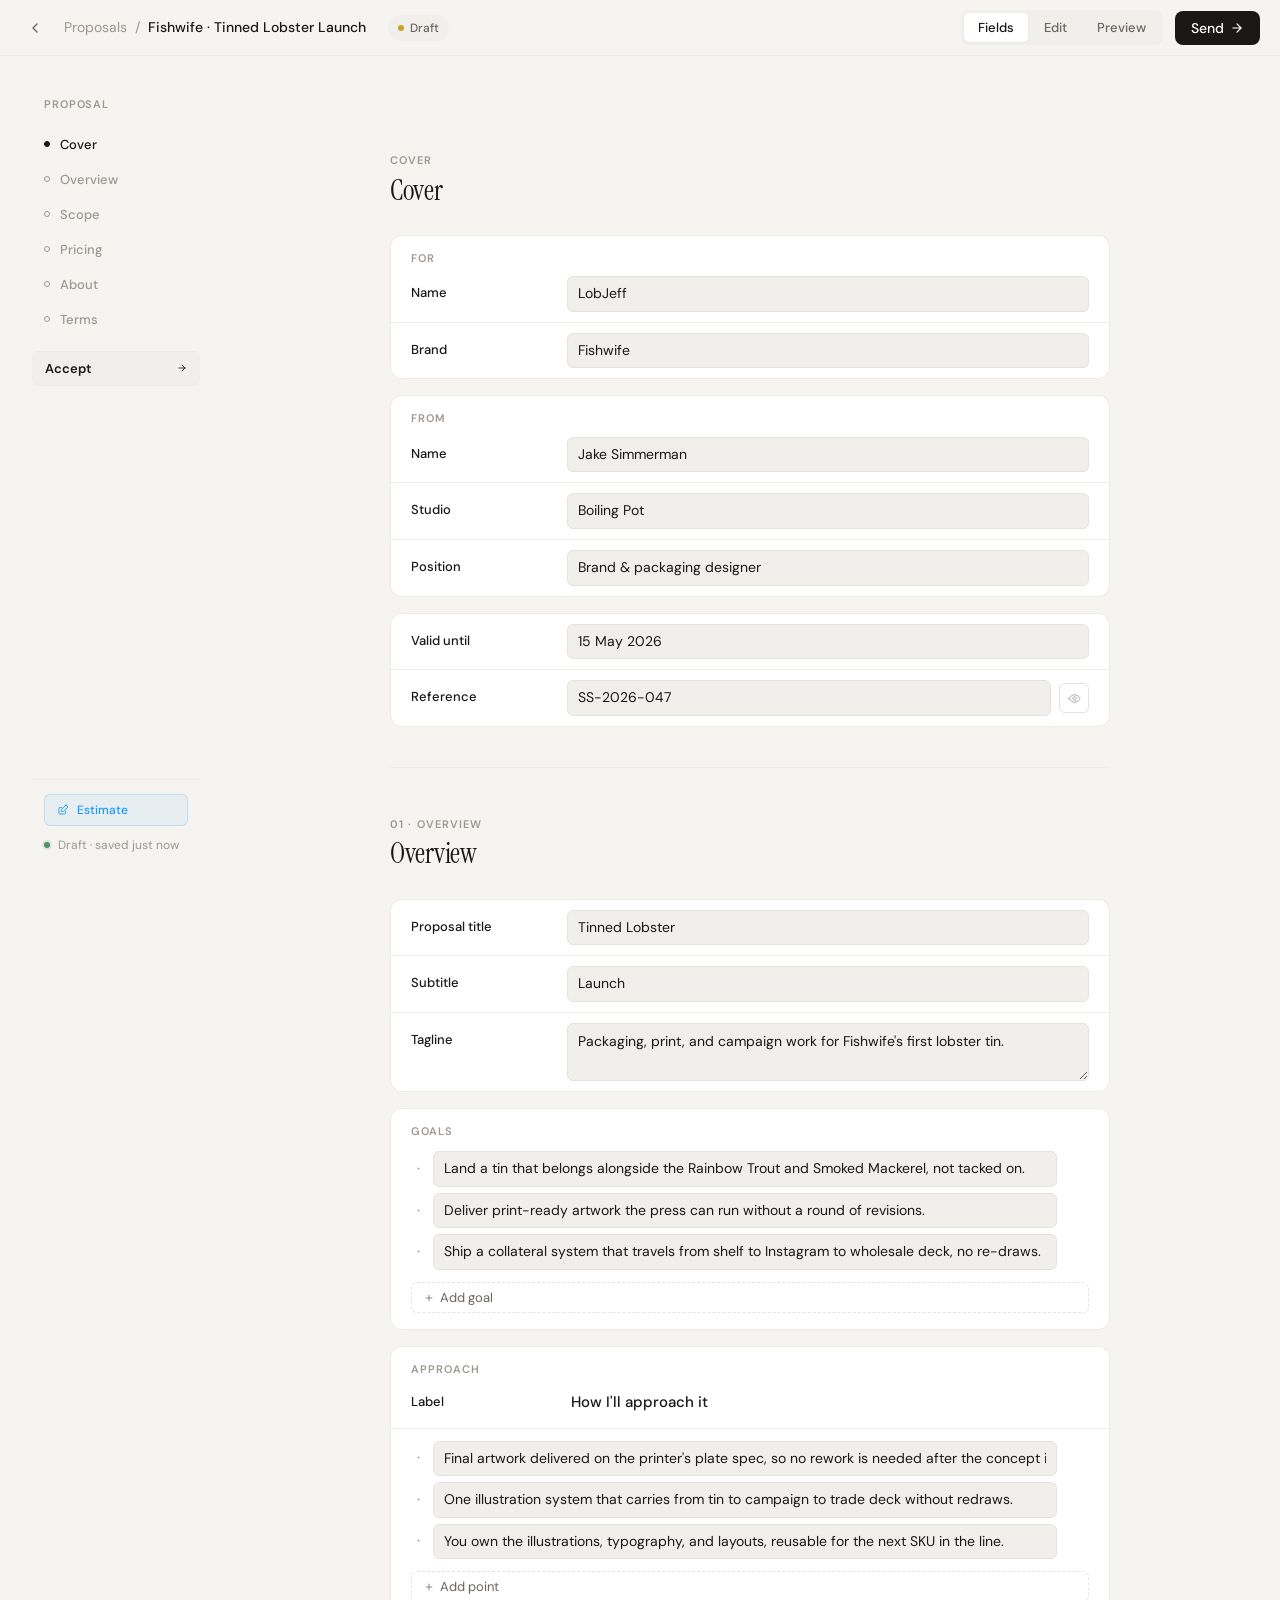
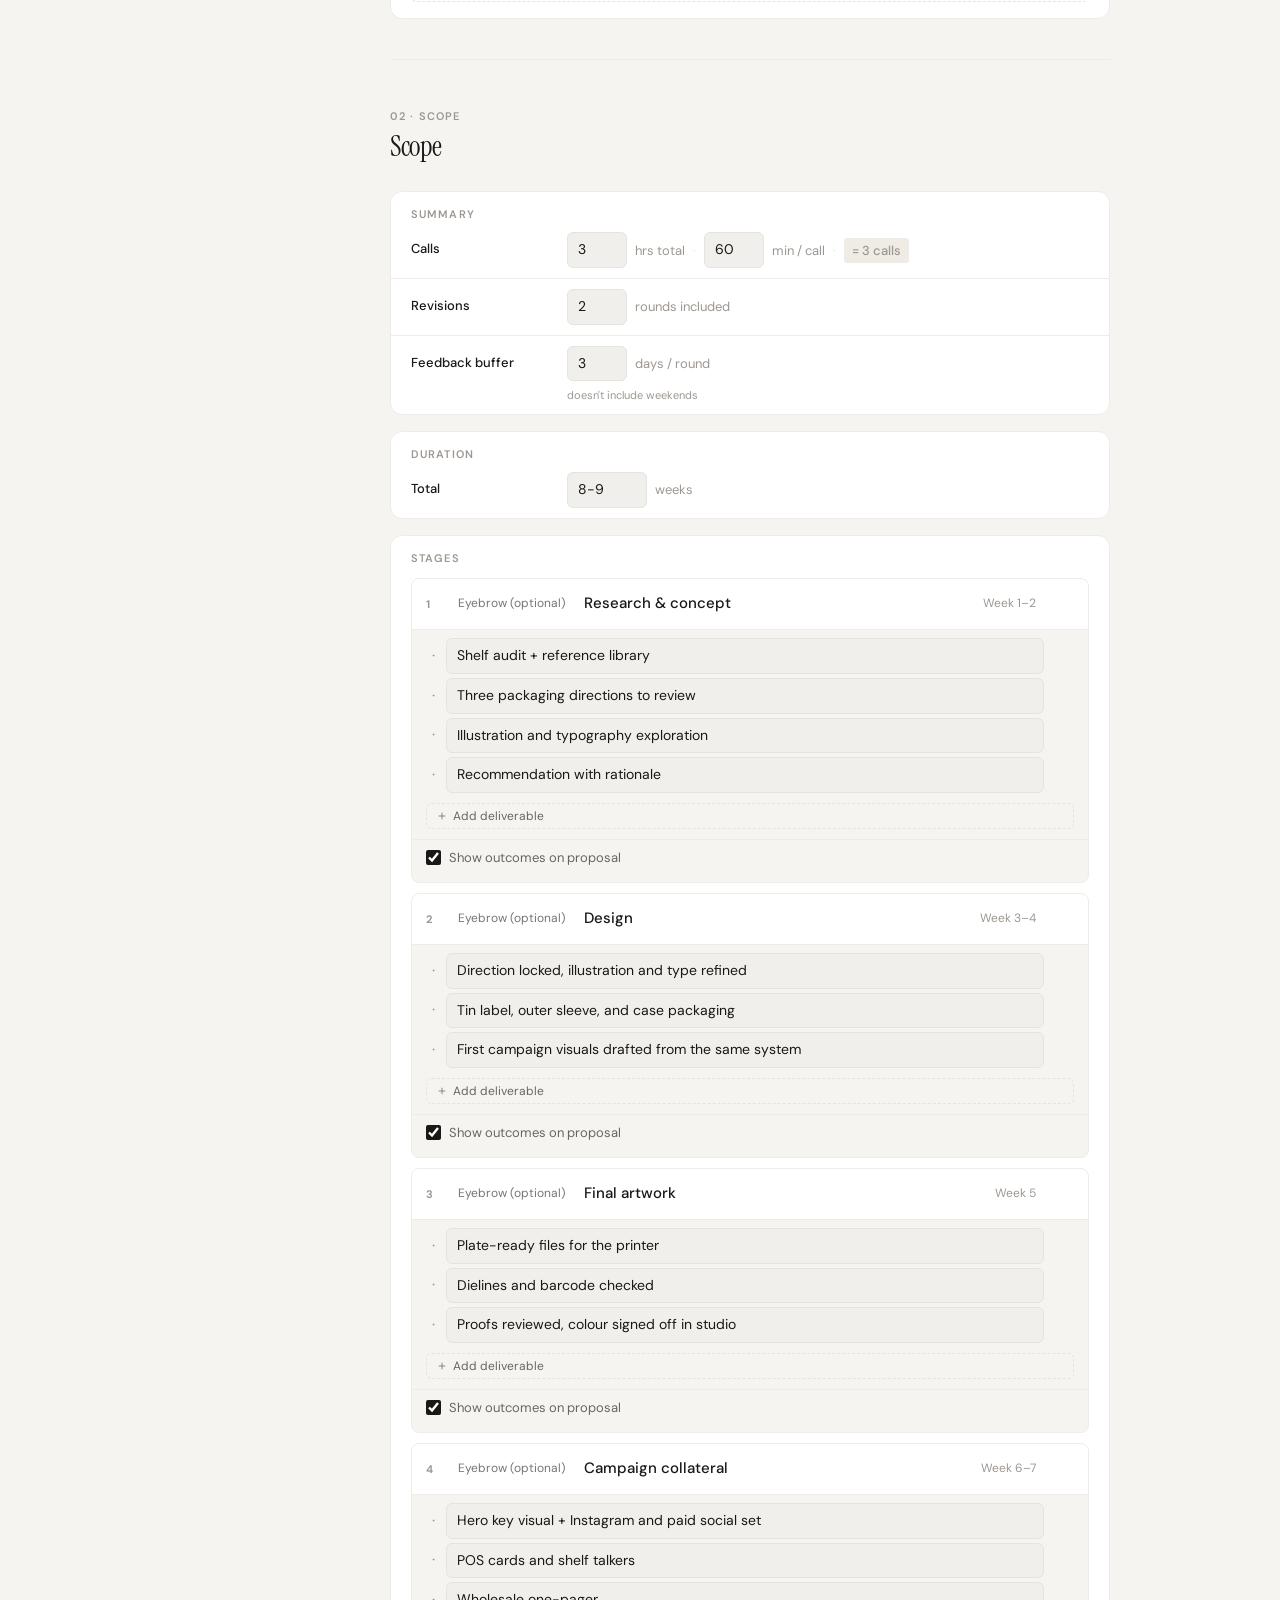
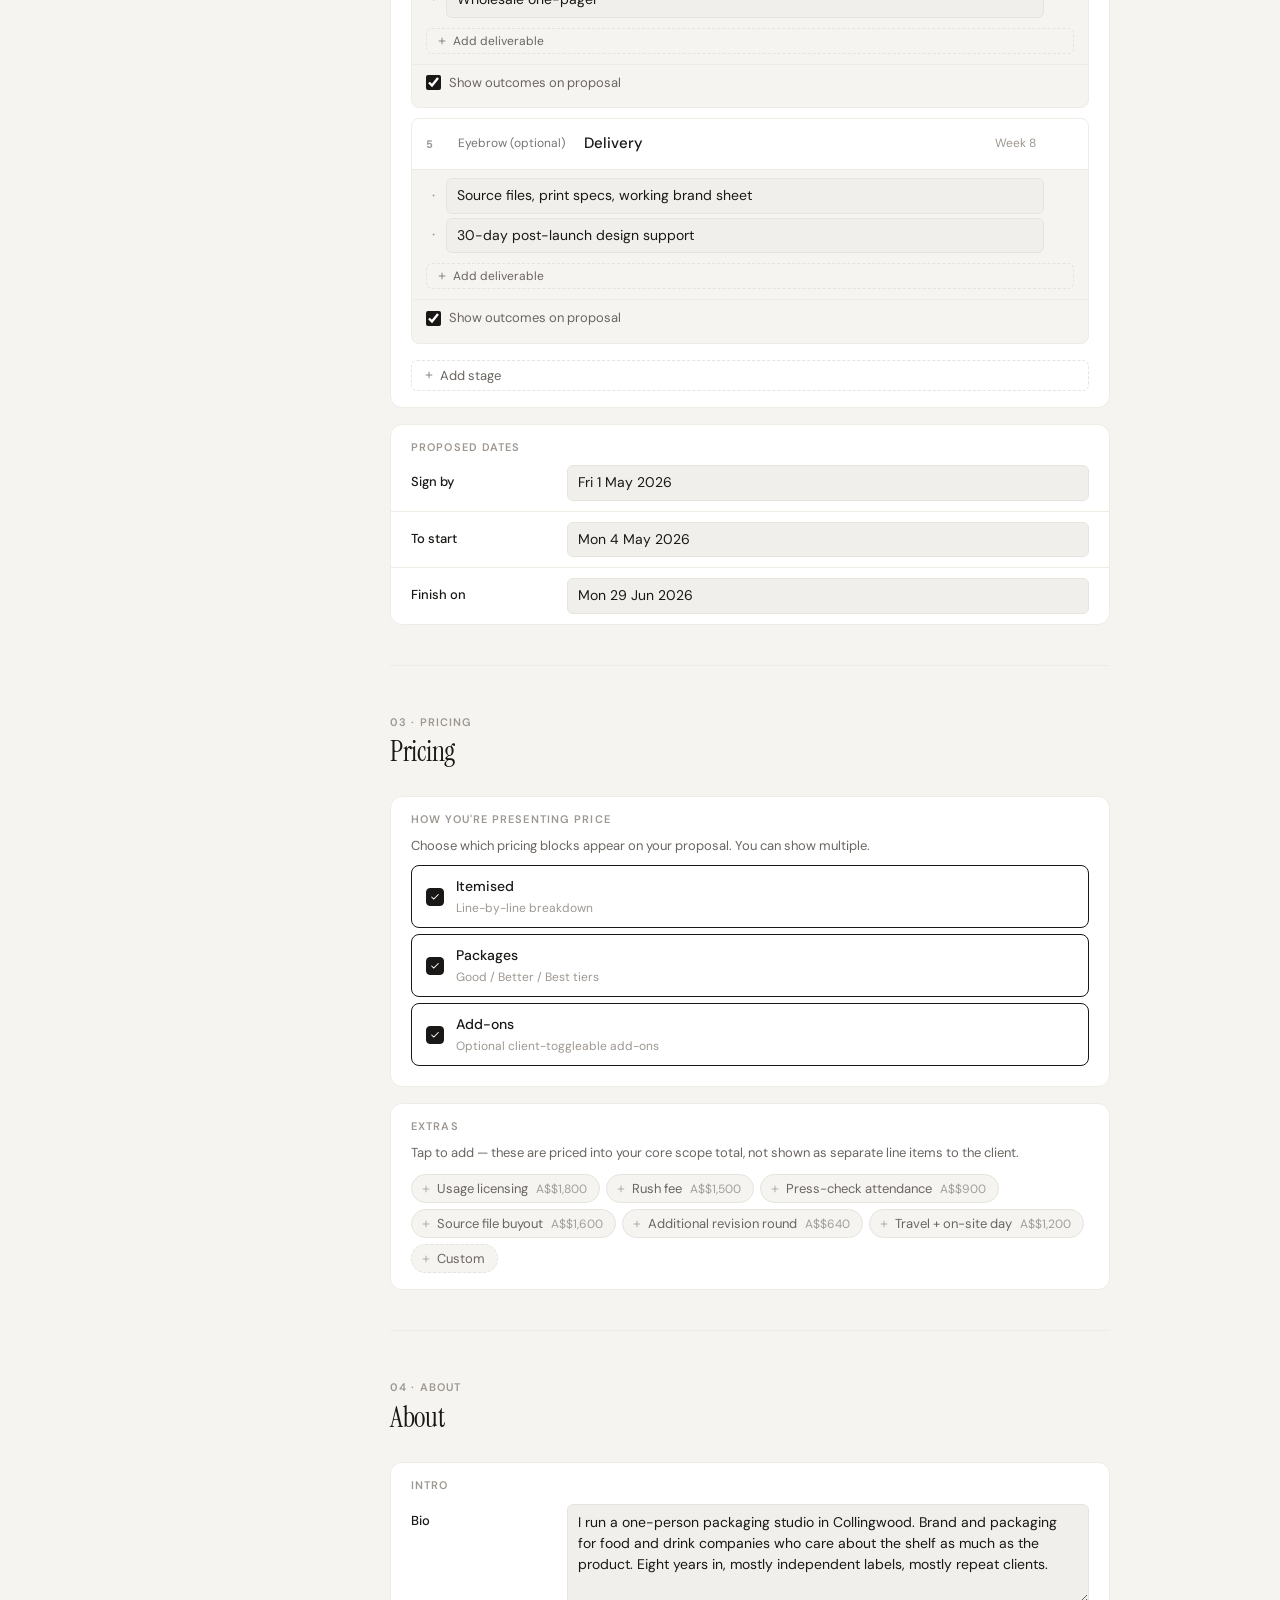
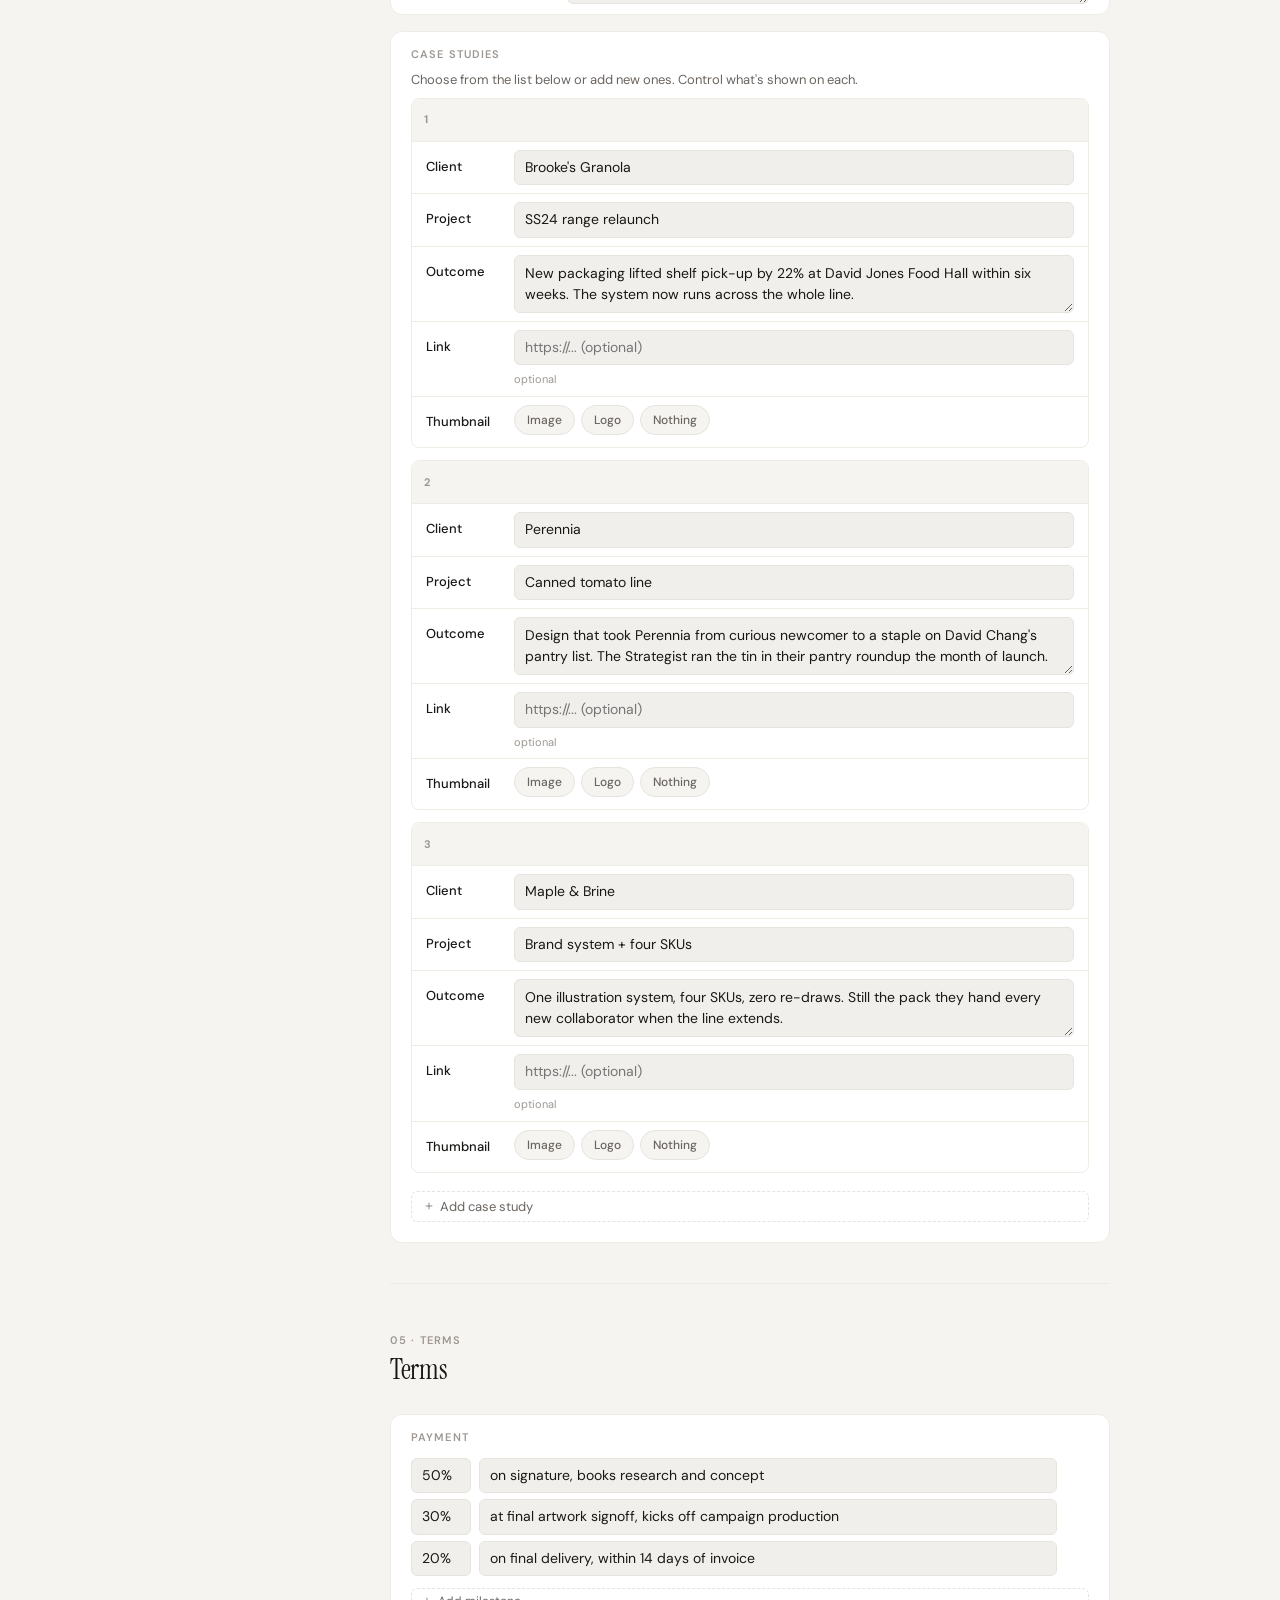
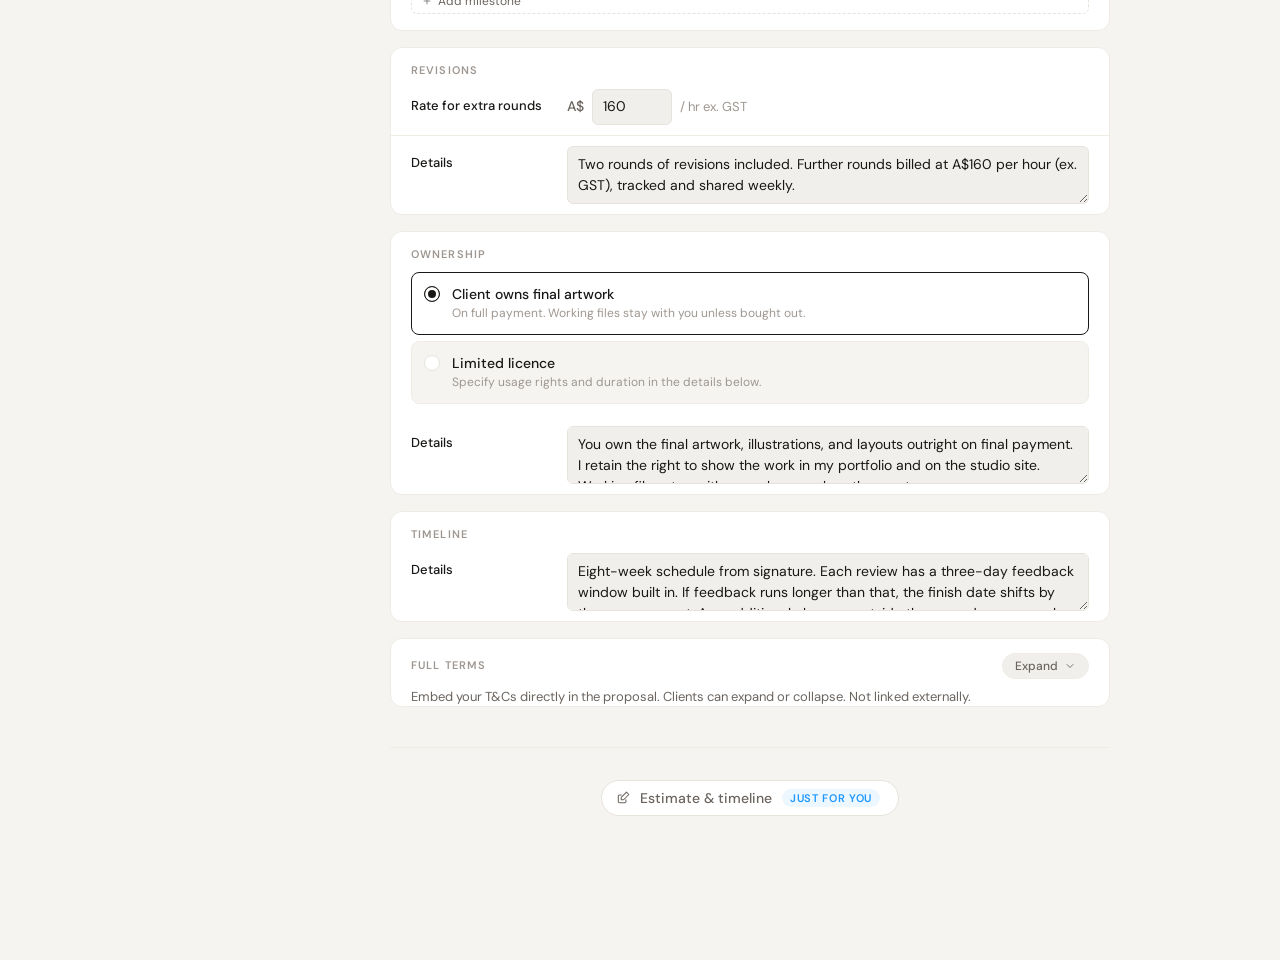
==== commit a7ff84ec: "Fields view, estimate panel, onboarding cleanup, extras chips - Add Fields editing mode with form-ba" ====
--- a/proposal-frame/index.html
+++ b/proposal-frame/index.html
@@ -33,7 +33,8 @@
         </div>
         <div class="chrome__right">
           <div class="segmented" role="tablist" aria-label="View mode">
-            <button class="segmented__btn segmented__btn--active" data-mode="edit" role="tab" aria-selected="true">Edit</button>
+            <button class="segmented__btn segmented__btn--active" data-mode="fields" role="tab" aria-selected="true">Fields</button>
+            <button class="segmented__btn" data-mode="edit" role="tab" aria-selected="false">Edit</button>
             <button class="segmented__btn" data-mode="preview" role="tab" aria-selected="false">Preview</button>
           </div>
           <button class="btn btn--primary" id="sendBtn">
@@ -54,10 +55,35 @@
           <!-- rendered by main.js when opened -->
         </aside>
 
-        <main class="canvas brand-scope" id="canvas">
+        <div class="form-canvas" id="formCanvas">
+          <!-- rendered by main.js in fields mode -->
+        </div>
+
+        <main class="canvas brand-scope" id="canvas" hidden>
           <!-- rendered by main.js -->
         </main>
       </div>
+    </div>
+
+    <!-- Estimate side panel (studio-only, not shown to client) -->
+    <div class="estimate-panel" id="estimatePanel" aria-label="Estimate & timeline" hidden>
+      <div class="estimate-panel__backdrop" id="estimatePanelBackdrop"></div>
+      <aside class="estimate-panel__drawer">
+        <div class="estimate-panel__head">
+          <div class="estimate-panel__head-left">
+            <span class="estimate-panel__eyebrow">Just for you</span>
+            <h2 class="estimate-panel__title">Estimate & timeline</h2>
+          </div>
+          <button class="estimate-panel__close" id="estimatePanelClose" aria-label="Close estimate panel">
+            <svg width="14" height="14" viewBox="0 0 24 24" fill="none">
+              <path d="M18 6L6 18M6 6L18 18" stroke="currentColor" stroke-width="2" stroke-linecap="round"/>
+            </svg>
+          </button>
+        </div>
+        <div class="estimate-panel__body" id="estimatePanelBody">
+          <!-- populated by main.js -->
+        </div>
+      </aside>
     </div>
 
     <!-- Send confirm sheet -->
@@ -82,7 +108,7 @@
             </div>
             <div class="sheet__option-body">
               <div class="sheet__option-title">Copy shareable link</div>
-              <div class="sheet__option-sub">fishwife.salter.studio/proposals/lobster-9k2b</div>
+              <div class="sheet__option-sub">fishwife.boilingpot.studio/proposals/lobster-9k2b</div>
             </div>
             <div class="sheet__option-action" id="copyState">Copy</div>
           </button>
@@ -96,7 +122,7 @@
             </div>
             <div class="sheet__option-body">
               <div class="sheet__option-title">Download PDF</div>
-              <div class="sheet__option-sub">Fishwife-Tinned-Lobster (Salter Studio).pdf</div>
+              <div class="sheet__option-sub">Fishwife-Tinned-Lobster (Boiling Pot).pdf</div>
             </div>
             <div class="sheet__option-action">Download</div>
           </button>
--- a/proposal-frame/styles.css
+++ b/proposal-frame/styles.css
@@ -718,10 +718,21 @@
 
 .milestone__head {
   display: flex;
+  flex-wrap: wrap;
   align-items: baseline;
   justify-content: space-between;
-  gap: 1rem;
+  gap: 0 1rem;
   margin-bottom: 0.5rem;
+}
+
+.milestone__eyebrow {
+  width: 100%;
+  font-size: 0.6875rem;
+  font-weight: 600;
+  letter-spacing: 0.1em;
+  text-transform: uppercase;
+  color: var(--brand-accent, var(--brand-muted));
+  margin-bottom: 0.125rem;
 }
 
 .milestone__name {
@@ -2455,12 +2466,12 @@
    PREVIEW MODE · hides every editor affordance
    "Would a prospect think 'this person is the real deal'?"
    ═══════════════════════════════════════════════════════════════ */
-.app--preview .rail {
+.app--preview .workspace {
+  grid-template-columns: 220px 1fr;
+}
+
+.app--preview .rail__foot {
   display: none;
-}
-
-.app--preview .workspace {
-  grid-template-columns: 1fr;
 }
 
 .app--preview .ai-block::before,
@@ -3242,6 +3253,997 @@
   from { opacity: 0; transform: translateY(8px) scale(0.98); }
   to { opacity: 1; transform: translateY(0) scale(1); }
 }
+
+/* ═══════════════════════════════════════════════════════════════
+   FORM VIEW · simple field editing mode
+   Clean labeled form rows, one card per group.
+   ═══════════════════════════════════════════════════════════════ */
+
+/* ── Layout container ────────────────────────── */
+.form-canvas {
+  flex: 1;
+  min-width: 0;
+  background: var(--md-bg);
+  overflow-y: auto;
+  padding: 0 2rem 4rem;
+}
+
+.fview {
+  max-width: 720px;
+  margin: 0 auto;
+  padding: 3rem 0 2rem;
+  display: flex;
+  flex-direction: column;
+  gap: 0;
+}
+
+/* ── Section wrapper ─────────────────────────── */
+.fs {
+  padding: 3rem 0 2.5rem;
+  border-bottom: 1px solid var(--md-border-light);
+}
+
+.fs:last-child {
+  border-bottom: none;
+}
+
+.fs__head {
+  margin-bottom: 1.75rem;
+}
+
+.fs__ey {
+  font-size: 0.6875rem;
+  font-weight: 600;
+  letter-spacing: 0.1em;
+  text-transform: uppercase;
+  color: var(--md-text-muted);
+  margin-bottom: 0.375rem;
+}
+
+/* Estimate section gets a blue eyebrow */
+#form-section-estimate .fs__ey {
+  color: #1E98FF;
+}
+
+.fs__heading {
+  font-family: var(--font-serif);
+  font-size: 1.75rem;
+  font-weight: 400;
+  letter-spacing: -0.01em;
+  line-height: 1.15;
+  color: var(--md-text);
+}
+
+.fs__hint {
+  margin-top: 0.5rem;
+  font-size: 0.8125rem;
+  color: var(--md-text-secondary);
+  line-height: 1.5;
+}
+
+.fs__body {
+  display: flex;
+  flex-direction: column;
+  gap: 1rem;
+}
+
+/* ── Card ────────────────────────────────────── */
+.fcard {
+  background: var(--md-surface);
+  border: 1px solid var(--md-border-light);
+  border-radius: var(--radius-md);
+  overflow: hidden;
+}
+
+.fcard--blue {
+  background: rgba(30, 152, 255, 0.04);
+  border-color: rgba(30, 152, 255, 0.2);
+}
+
+.fcard__title {
+  font-size: 0.6875rem;
+  font-weight: 600;
+  letter-spacing: 0.1em;
+  text-transform: uppercase;
+  color: var(--md-text-muted);
+  padding: 0.875rem 1.25rem 0;
+}
+
+.fcard--blue .fcard__title {
+  color: #1E98FF;
+}
+
+.fcard__title-row {
+  display: flex;
+  align-items: center;
+  justify-content: space-between;
+  padding: 0.875rem 1.25rem 0;
+}
+
+.fcard__title-row .fcard__title {
+  padding: 0;
+}
+
+.fcard__expand-btn {
+  display: inline-flex;
+  align-items: center;
+  gap: 0.375rem;
+  font-family: inherit;
+  font-size: 0.75rem;
+  font-weight: 500;
+  color: var(--md-text-secondary);
+  background: var(--md-input-fill);
+  border: 1px solid var(--md-border-light);
+  border-radius: 100px;
+  padding: 0.25rem 0.75rem;
+  cursor: pointer;
+  transition: background 0.15s, color 0.15s;
+}
+
+.fcard__expand-btn:hover {
+  background: var(--md-border);
+  color: var(--md-text);
+}
+
+.fcard__desc {
+  font-size: 0.8125rem;
+  color: var(--md-text-secondary);
+  line-height: 1.5;
+  padding: 0.5rem 1.25rem 0;
+}
+
+.fcard__expanded {
+  padding: 0 1.25rem 1.25rem;
+  display: flex;
+  flex-direction: column;
+  gap: 0.5rem;
+}
+
+.fcard__expanded .finput {
+  width: 100%;
+}
+
+/* ── Form row ────────────────────────────────── */
+.frow {
+  display: grid;
+  grid-template-columns: 140px 1fr;
+  gap: 1rem;
+  align-items: start;
+  padding: 0.625rem 1.25rem;
+  border-bottom: 1px solid var(--md-border-light);
+}
+
+.fcard .frow:last-child {
+  border-bottom: none;
+}
+
+/* frows container for estimate section */
+.frows {
+  display: flex;
+  flex-direction: column;
+}
+
+.frow__label {
+  font-size: 0.8125rem;
+  font-weight: 500;
+  color: var(--md-text);
+  padding-top: 0.5rem;
+  line-height: 1.4;
+}
+
+.frow__sub {
+  display: block;
+  font-size: 0.6875rem;
+  font-weight: 400;
+  color: var(--md-text-muted);
+  margin-top: 0.125rem;
+  letter-spacing: 0.04em;
+}
+
+.frow__control {
+  display: flex;
+  flex-direction: column;
+  gap: 0.375rem;
+  min-width: 0;
+}
+
+.frow__hint {
+  font-size: 0.6875rem;
+  color: var(--md-text-muted);
+}
+
+.frow__combo {
+  display: flex;
+  align-items: center;
+  gap: 0.5rem;
+}
+
+.frow__eye {
+  display: inline-flex;
+  align-items: center;
+  justify-content: center;
+  width: 30px;
+  height: 30px;
+  flex-shrink: 0;
+  border: 1px solid var(--md-border);
+  border-radius: var(--radius-xs);
+  background: transparent;
+  color: var(--md-text-muted);
+  cursor: pointer;
+  transition: all 0.15s;
+}
+
+.frow__eye:hover {
+  background: var(--md-input-fill);
+  color: var(--md-text);
+}
+
+/* ── Inputs ──────────────────────────────────── */
+.finput {
+  width: 100%;
+  font-family: inherit;
+  font-size: 0.875rem;
+  color: var(--md-text);
+  background: var(--md-input-fill);
+  border: 1px solid var(--md-border);
+  border-radius: var(--radius-xs);
+  padding: 0.4375rem 0.625rem;
+  outline: none;
+  transition: border-color 0.15s, background 0.15s;
+  line-height: 1.4;
+}
+
+.finput:focus {
+  border-color: var(--md-text);
+  background: var(--md-surface);
+}
+
+.finput--ta {
+  resize: vertical;
+  min-height: 52px;
+  line-height: 1.5;
+}
+
+/* Align label correctly when paired with a heading input */
+.frow:has(.finput--heading) {
+  align-items: center;
+}
+.frow:has(.finput--heading) .frow__label {
+  padding-top: 0;
+}
+
+/* Heading-style editable — reads as text, not a form box */
+.finput--heading {
+  background: transparent;
+  border-color: transparent;
+  border-radius: 0;
+  border-top: none;
+  border-left: none;
+  border-right: none;
+  border-bottom: 1px dashed transparent;
+  font-size: 0.9375rem;
+  font-weight: 500;
+  color: var(--md-text);
+  padding: 0.25rem 0.25rem;
+  transition: border-color 0.15s;
+}
+.finput--heading::placeholder {
+  font-weight: 400;
+  color: var(--md-text-muted);
+}
+.finput--heading:hover {
+  border-bottom-color: var(--md-border);
+}
+.finput--heading:focus {
+  background: transparent;
+  border-bottom-color: var(--md-text);
+  border-bottom-style: solid;
+}
+
+/* inline items reset width */
+.finline .finput {
+  width: auto;
+}
+
+/* ── Inline group (value + unit) ─────────────── */
+.finline {
+  display: flex;
+  align-items: center;
+  gap: 0.5rem;
+  flex-wrap: wrap;
+}
+
+.finline__unit {
+  font-size: 0.8125rem;
+  color: var(--md-text-muted);
+  white-space: nowrap;
+}
+
+.finline__sep {
+  font-size: 0.8125rem;
+  color: var(--md-border);
+}
+
+.finline__currency {
+  font-size: 0.875rem;
+  color: var(--md-text-secondary);
+  font-weight: 500;
+  flex-shrink: 0;
+}
+
+.finline__derived {
+  font-size: 0.8125rem;
+  font-weight: 500;
+  color: var(--md-text-muted);
+  background: var(--md-border-light);
+  border-radius: 3px;
+  padding: 0.1875rem 0.5rem;
+  white-space: nowrap;
+  flex-shrink: 0;
+}
+
+/* ── Repeatable list (goals) ─────────────────── */
+.flist {
+  display: flex;
+  flex-direction: column;
+  gap: 0.375rem;
+  padding: 0.75rem 1.25rem 1rem;
+}
+
+.flist__row {
+  display: flex;
+  align-items: center;
+  gap: 0.5rem;
+}
+
+.flist__bullet {
+  color: var(--md-text-muted);
+  font-size: 1rem;
+  flex-shrink: 0;
+  width: 14px;
+  text-align: center;
+}
+
+.flist__remove {
+  display: inline-flex;
+  align-items: center;
+  justify-content: center;
+  width: 24px;
+  height: 24px;
+  flex-shrink: 0;
+  border: none;
+  background: transparent;
+  color: var(--md-text-muted);
+  border-radius: var(--radius-xs);
+  cursor: pointer;
+  opacity: 0;
+  transition: opacity 0.15s, background 0.15s, color 0.15s;
+}
+
+.flist__row:hover .flist__remove,
+.fextra-row:hover .flist__remove,
+.fpayment-row:hover .flist__remove,
+.fstage__delivs .fdeliv:hover .flist__remove {
+  opacity: 1;
+}
+
+.flist__remove:hover {
+  background: var(--md-input-fill);
+  color: var(--md-text);
+  opacity: 1;
+}
+
+.flist__add {
+  display: inline-flex;
+  align-items: center;
+  gap: 0.375rem;
+  margin-top: 0.375rem;
+  font-family: inherit;
+  font-size: 0.8125rem;
+  color: var(--md-text-secondary);
+  background: transparent;
+  border: 1px dashed var(--md-border);
+  border-radius: var(--radius-xs);
+  padding: 0.375rem 0.75rem;
+  cursor: pointer;
+  transition: border-color 0.15s, color 0.15s, background 0.15s;
+}
+
+.flist__add:hover {
+  border-color: var(--md-text-secondary);
+  color: var(--md-text);
+  background: var(--md-input-fill);
+}
+
+.flist__add--sm {
+  font-size: 0.75rem;
+  padding: 0.25rem 0.625rem;
+}
+
+/* ── Stages ──────────────────────────────────── */
+.fstages {
+  display: flex;
+  flex-direction: column;
+  gap: 0.625rem;
+  padding: 0.75rem 1.25rem 1rem;
+}
+
+.fstage {
+  border: 1px solid var(--md-border-light);
+  border-radius: var(--radius-sm);
+  background: var(--md-bg);
+  overflow: hidden;
+}
+
+.fstage__head {
+  display: flex;
+  align-items: center;
+  gap: 0.5rem;
+  padding: 0.625rem 0.875rem;
+  background: var(--md-surface);
+  border-bottom: 1px solid var(--md-border-light);
+}
+
+.fstage__num {
+  font-size: 0.6875rem;
+  font-weight: 700;
+  color: var(--md-text-muted);
+  min-width: 1.25rem;
+  flex-shrink: 0;
+}
+
+.fstage__fields {
+  flex: 1;
+  display: flex;
+  gap: 0.375rem;
+  min-width: 0;
+}
+
+/* Stage head inputs — ghost style, no box */
+.fstage__fields .finput {
+  background: transparent;
+  border-color: transparent;
+  border-radius: 0;
+  border-top: none;
+  border-left: none;
+  border-right: none;
+  border-bottom: 1px dashed transparent;
+  padding: 0.25rem 0.25rem;
+  transition: border-color 0.15s;
+}
+.fstage__fields .finput:hover {
+  border-bottom-color: var(--md-border);
+}
+.fstage__fields .finput:focus {
+  background: transparent;
+  border-bottom-color: var(--md-text);
+  border-bottom-style: solid;
+}
+
+.fstage__fields .finput.finput--sm {
+  width: 120px;
+  flex-shrink: 0;
+  font-size: 0.75rem;
+  color: var(--md-text-muted);
+}
+
+.fstage__fields .finput.finput--name {
+  flex: 1;
+  min-width: 0;
+  font-size: 0.9375rem;
+  font-weight: 500;
+}
+
+.fstage__fields .finput.finput--week {
+  width: 90px;
+  flex-shrink: 0;
+  font-size: 0.75rem;
+  text-align: right;
+  color: var(--md-text-muted);
+}
+
+.fstage__remove {
+  display: inline-flex;
+  align-items: center;
+  justify-content: center;
+  width: 26px;
+  height: 26px;
+  flex-shrink: 0;
+  border: none;
+  background: transparent;
+  color: var(--md-text-muted);
+  border-radius: var(--radius-xs);
+  cursor: pointer;
+  opacity: 0;
+  transition: opacity 0.15s, background 0.15s, color 0.15s;
+}
+
+.fstage:hover .fstage__remove,
+.fcase:hover .fstage__remove {
+  opacity: 1;
+}
+
+.fstage__remove:hover {
+  background: var(--md-input-fill);
+  color: var(--md-text);
+  opacity: 1;
+}
+
+.fstage__delivs {
+  padding: 0.5rem 0.875rem 0.625rem;
+  display: flex;
+  flex-direction: column;
+  gap: 0.25rem;
+}
+
+.fdeliv {
+  display: flex;
+  align-items: center;
+  gap: 0.375rem;
+}
+
+.fdeliv__dot {
+  color: var(--md-text-muted);
+  font-size: 1rem;
+  width: 14px;
+  text-align: center;
+  flex-shrink: 0;
+}
+
+.fstage__foot {
+  padding: 0.5rem 0.875rem 0.625rem;
+  border-top: 1px solid var(--md-border-light);
+}
+
+/* ── Estimate result block ───────────────────── */
+.est-result {
+  display: flex;
+  flex-direction: column;
+  gap: 0.375rem;
+  padding: 1rem 1.25rem;
+  background: rgba(30, 152, 255, 0.04);
+  border: 1px solid rgba(30, 152, 255, 0.15);
+  border-radius: var(--radius-sm);
+}
+
+.est-row {
+  display: flex;
+  justify-content: space-between;
+  align-items: baseline;
+  font-size: 0.8125rem;
+  gap: 1rem;
+}
+
+.est-row span { color: var(--md-text-secondary); }
+.est-row strong { color: var(--md-text); font-variant-numeric: tabular-nums; }
+
+.est-row--sep {
+  padding-top: 0.5rem;
+  margin-top: 0.125rem;
+  border-top: 1px dashed rgba(30, 152, 255, 0.25);
+}
+
+.est-row--over span, .est-row--over [data-est-diff] { color: #B53434; }
+.est-row--under span, .est-row--under [data-est-diff] { color: #1F7A4B; }
+.est-row--flat span, .est-row--flat [data-est-diff] { color: var(--md-text-muted); }
+
+.fcomputed {
+  font-size: 0.875rem;
+  font-weight: 600;
+  color: var(--md-text);
+  font-variant-numeric: tabular-nums;
+}
+
+.fcomputed__hint {
+  font-size: 0.6875rem;
+  color: var(--md-text-muted);
+  margin-left: 0.5rem;
+}
+
+/* ── Pricing format toggles ──────────────────── */
+.fprice-opts {
+  display: flex;
+  flex-direction: column;
+  gap: 0.375rem;
+  padding: 0.625rem 1.25rem 1.25rem;
+}
+
+.fprice-opt {
+  display: flex;
+  align-items: center;
+  gap: 0.75rem;
+  padding: 0.625rem 0.875rem;
+  border: 1px solid var(--md-border-light);
+  border-radius: var(--radius-sm);
+  background: var(--md-bg);
+  cursor: pointer;
+  transition: border-color 0.15s, background 0.15s;
+}
+
+.fprice-opt:hover {
+  border-color: var(--md-border);
+  background: var(--md-surface);
+}
+
+.fprice-opt--on {
+  border-color: var(--md-text);
+  background: var(--md-surface);
+}
+
+.fprice-opt__check {
+  width: 18px;
+  height: 18px;
+  border-radius: 4px;
+  border: 1.5px solid var(--md-border);
+  background: var(--md-surface);
+  display: inline-flex;
+  align-items: center;
+  justify-content: center;
+  color: transparent;
+  flex-shrink: 0;
+  transition: all 0.15s;
+}
+
+.fprice-opt--on .fprice-opt__check {
+  background: var(--md-text);
+  border-color: var(--md-text);
+  color: #fff;
+}
+
+.fprice-opt__body {
+  display: flex;
+  flex-direction: column;
+  gap: 0.125rem;
+}
+
+.fprice-opt__label {
+  font-size: 0.875rem;
+  font-weight: 500;
+  color: var(--md-text);
+}
+
+.fprice-opt__desc {
+  font-size: 0.75rem;
+  color: var(--md-text-muted);
+}
+
+/* ── Extras inline list (pricing section) ────── */
+/* ── Extras: suggestion chips ────────────────── */
+.fextras-suggestions {
+  display: flex;
+  flex-wrap: wrap;
+  gap: 0.375rem;
+  padding: 0.75rem 1.25rem 1rem;
+}
+
+.fextra-chip {
+  display: inline-flex;
+  align-items: center;
+  gap: 0.375rem;
+  font-family: inherit;
+  font-size: 0.8125rem;
+  color: var(--md-text-secondary);
+  background: var(--md-bg);
+  border: 1px solid var(--md-border);
+  border-radius: 100px;
+  padding: 0.3125rem 0.75rem 0.3125rem 0.5625rem;
+  cursor: pointer;
+  transition: border-color 0.15s, background 0.15s, color 0.15s;
+  white-space: nowrap;
+}
+
+.fextra-chip svg {
+  flex-shrink: 0;
+  color: var(--md-text-muted);
+}
+
+.fextra-chip:hover {
+  border-color: var(--md-text-secondary);
+  color: var(--md-text);
+}
+
+.fextra-chip--on {
+  background: var(--md-text);
+  border-color: var(--md-text);
+  color: var(--md-surface);
+}
+
+.fextra-chip--on svg {
+  color: var(--md-surface);
+}
+
+.fextra-chip--on:hover {
+  background: var(--md-text-secondary);
+  border-color: var(--md-text-secondary);
+  color: var(--md-surface);
+}
+
+.fextra-chip--custom {
+  border-style: dashed;
+}
+
+.fextra-chip__rate {
+  font-size: 0.75rem;
+  color: inherit;
+  opacity: 0.6;
+  margin-left: 0.125rem;
+}
+
+.fextra-chip--on .fextra-chip__rate {
+  opacity: 0.75;
+}
+
+/* ── Extras: active (editable) rows ────────────── */
+.fextras-active {
+  display: flex;
+  flex-direction: column;
+  gap: 0.375rem;
+  padding: 0 1.25rem 1rem;
+  border-top: 1px solid var(--md-border-light);
+  margin-top: 0.25rem;
+  padding-top: 0.75rem;
+}
+
+.fextras-list {
+  display: flex;
+  flex-direction: column;
+  gap: 0.375rem;
+  padding: 0.625rem 1.25rem 1.25rem;
+}
+
+.fextra-row {
+  display: flex;
+  align-items: center;
+  gap: 0.5rem;
+}
+
+.fextra-row .finput:first-child {
+  flex: 1;
+}
+
+/* ── Payment schedule ────────────────────────── */
+.fpayment {
+  display: flex;
+  flex-direction: column;
+  gap: 0.375rem;
+  padding: 0.75rem 1.25rem 1rem;
+}
+
+.fpayment-row {
+  display: flex;
+  align-items: center;
+  gap: 0.5rem;
+}
+
+.fpayment-row .finput:nth-child(2) {
+  flex: 1;
+}
+
+/* ── Ownership radio options ─────────────────── */
+.fownership-opts {
+  display: flex;
+  flex-direction: column;
+  gap: 0.375rem;
+  padding: 0.625rem 1.25rem 0.75rem;
+}
+
+.fownership-opt {
+  display: flex;
+  align-items: flex-start;
+  gap: 0.75rem;
+  padding: 0.75rem;
+  border: 1px solid var(--md-border-light);
+  border-radius: var(--radius-sm);
+  background: var(--md-bg);
+  cursor: pointer;
+  transition: border-color 0.15s, background 0.15s;
+}
+
+.fownership-opt--on {
+  border-color: var(--md-text);
+  background: var(--md-surface);
+}
+
+.fownership-opt__dot {
+  width: 16px;
+  height: 16px;
+  border-radius: 50%;
+  border: 1.5px solid var(--md-border);
+  background: var(--md-surface);
+  flex-shrink: 0;
+  margin-top: 1px;
+  transition: all 0.15s;
+  position: relative;
+}
+
+.fownership-opt--on .fownership-opt__dot {
+  border-color: var(--md-text);
+  background: var(--md-text);
+  box-shadow: inset 0 0 0 3px var(--md-surface);
+}
+
+.fownership-opt__label {
+  display: block;
+  font-size: 0.875rem;
+  font-weight: 500;
+  color: var(--md-text);
+  line-height: 1.3;
+}
+
+.fownership-opt__sub {
+  display: block;
+  font-size: 0.75rem;
+  color: var(--md-text-muted);
+  line-height: 1.4;
+  margin-top: 0.125rem;
+}
+
+/* ── About: Case study cards ─────────────────── */
+.fcases-list {
+  display: flex;
+  flex-direction: column;
+  gap: 0.75rem;
+  padding: 0.5rem 1.25rem 1.25rem;
+}
+
+.fcase {
+  border: 1px solid var(--md-border-light);
+  border-radius: var(--radius-sm);
+  overflow: hidden;
+  position: relative;
+}
+
+.fcase__head {
+  display: flex;
+  align-items: center;
+  justify-content: space-between;
+  padding: 0.5rem 0.75rem;
+  background: var(--md-bg);
+  border-bottom: 1px solid var(--md-border-light);
+}
+
+.fcase__num {
+  font-size: 0.6875rem;
+  font-weight: 700;
+  color: var(--md-text-muted);
+}
+
+.fcase__fields {
+  padding: 0 0 0.25rem;
+}
+
+.fcase__fields .frow {
+  padding: 0.5rem 0.875rem;
+  grid-template-columns: 72px 1fr;
+}
+
+/* ── Thumbnail options ───────────────────────── */
+.fthumbopts {
+  display: flex;
+  gap: 0.375rem;
+  flex-wrap: wrap;
+}
+
+.fthumbopt {
+  display: inline-flex;
+  align-items: center;
+  padding: 0.3125rem 0.75rem;
+  border: 1px solid var(--md-border);
+  border-radius: 100px;
+  font-size: 0.75rem;
+  font-weight: 500;
+  color: var(--md-text-secondary);
+  background: var(--md-bg);
+  cursor: pointer;
+  transition: all 0.15s;
+}
+
+.fthumbopt--on {
+  background: var(--md-text);
+  border-color: var(--md-text);
+  color: #fff;
+}
+
+/* ── Image upload ────────────────────────────── */
+.fupload {
+  display: inline-flex;
+  align-items: center;
+  justify-content: center;
+  width: 120px;
+  height: 80px;
+  border: 1px dashed var(--md-border);
+  border-radius: var(--radius-sm);
+  cursor: pointer;
+  overflow: hidden;
+  transition: border-color 0.15s, background 0.15s;
+  flex-shrink: 0;
+}
+
+.fupload:hover {
+  border-color: var(--md-text-secondary);
+  background: var(--md-input-fill);
+}
+
+.fupload--has-image {
+  border-style: solid;
+  border-color: var(--md-border);
+}
+
+.fupload__preview {
+  width: 100%;
+  height: 100%;
+  object-fit: cover;
+  display: block;
+}
+
+.fupload__empty {
+  display: flex;
+  flex-direction: column;
+  align-items: center;
+  gap: 0.375rem;
+  font-size: 0.75rem;
+  color: var(--md-text-muted);
+}
+
+.fupload + .fupload__clear {
+  font-family: inherit;
+  font-size: 0.75rem;
+  color: var(--md-text-muted);
+  background: none;
+  border: none;
+  cursor: pointer;
+  padding: 0.25rem 0.5rem;
+  border-radius: var(--radius-xs);
+  transition: color 0.15s, background 0.15s;
+}
+
+.fupload + .fupload__clear:hover {
+  color: var(--md-text);
+  background: var(--md-input-fill);
+}
+
+.frow__control:has(.fupload) {
+  flex-direction: row;
+  align-items: center;
+  gap: 0.75rem;
+}
+
+/* ── Checkbox ────────────────────────────────── */
+.fcheck {
+  display: inline-flex;
+  align-items: center;
+  gap: 0.5rem;
+  font-size: 0.8125rem;
+  color: var(--md-text-secondary);
+  cursor: pointer;
+}
+
+.fcheck input[type="checkbox"] {
+  width: 15px;
+  height: 15px;
+  accent-color: var(--md-text);
+  cursor: pointer;
+  flex-shrink: 0;
+}
+
+.fcheck--mt {
+  margin-top: 0.75rem;
+}
+
+/* ── Screen-reader only ──────────────────────── */
+.sr-only {
+  position: absolute;
+  width: 1px;
+  height: 1px;
+  padding: 0;
+  margin: -1px;
+  overflow: hidden;
+  clip: rect(0, 0, 0, 0);
+  white-space: nowrap;
+  border-width: 0;
+}
+
+/* form-canvas visibility is managed via the `hidden` attribute in setMode() */
 
 /* ── Responsive ──────────────────────────────── */
 @media (max-width: 860px) {
@@ -3413,3 +4415,176 @@
     box-shadow: var(--shadow-lg);
   }
 }
+
+/* ── Estimate side panel ──────────────────────────────────────── */
+.estimate-panel {
+  position: fixed;
+  inset: 0;
+  z-index: 60;
+  pointer-events: none;
+}
+
+.estimate-panel__backdrop {
+  position: absolute;
+  inset: 0;
+  background: rgba(0,0,0,0.18);
+  opacity: 0;
+  transition: opacity 0.25s;
+  pointer-events: none;
+}
+
+.estimate-panel--open .estimate-panel__backdrop {
+  opacity: 1;
+  pointer-events: auto;
+}
+
+.estimate-panel__drawer {
+  position: absolute;
+  top: 0;
+  right: 0;
+  bottom: 0;
+  width: 420px;
+  max-width: 90vw;
+  background: var(--md-surface);
+  border-left: 1px solid var(--md-border);
+  box-shadow: -4px 0 32px rgba(0,0,0,0.12);
+  display: flex;
+  flex-direction: column;
+  transform: translateX(100%);
+  transition: transform 0.28s cubic-bezier(0.4,0,0.2,1);
+  pointer-events: auto;
+  overflow: hidden;
+}
+
+.estimate-panel--open .estimate-panel__drawer {
+  transform: translateX(0);
+}
+
+.estimate-panel__head {
+  display: flex;
+  align-items: flex-start;
+  justify-content: space-between;
+  gap: 1rem;
+  padding: 1.125rem 1.25rem 1rem;
+  border-bottom: 1px solid var(--md-border-light);
+  background: var(--md-bg);
+  flex-shrink: 0;
+}
+
+.estimate-panel__head-left {
+  display: flex;
+  flex-direction: column;
+  gap: 0.125rem;
+}
+
+.estimate-panel__eyebrow {
+  font-size: 0.625rem;
+  font-weight: 700;
+  letter-spacing: 0.12em;
+  text-transform: uppercase;
+  color: #1E98FF;
+}
+
+.estimate-panel__title {
+  font-size: 1rem;
+  font-weight: 600;
+  color: var(--md-text);
+  margin: 0;
+}
+
+.estimate-panel__close {
+  display: inline-flex;
+  align-items: center;
+  justify-content: center;
+  width: 28px;
+  height: 28px;
+  border: none;
+  background: transparent;
+  border-radius: var(--radius-xs);
+  color: var(--md-text-muted);
+  cursor: pointer;
+  transition: background 0.15s, color 0.15s;
+  flex-shrink: 0;
+}
+
+.estimate-panel__close:hover {
+  background: var(--md-input-fill);
+  color: var(--md-text);
+}
+
+.estimate-panel__body {
+  flex: 1;
+  overflow-y: auto;
+  padding: 0.75rem 0 1.5rem;
+}
+
+.estimate-panel__hint {
+  font-size: 0.8125rem;
+  color: var(--md-text-muted);
+  padding: 0 1.25rem 0.75rem;
+  line-height: 1.5;
+}
+
+/* ── Estimate trigger button (in form view footer) ──────────── */
+.fview__estimate-trigger {
+  padding: 2rem 1.25rem 3rem;
+  display: flex;
+  justify-content: center;
+}
+
+.fview__estimate-btn {
+  display: inline-flex;
+  align-items: center;
+  gap: 0.625rem;
+  font-family: inherit;
+  font-size: 0.875rem;
+  font-weight: 500;
+  color: var(--md-text-secondary);
+  background: var(--md-surface);
+  border: 1px solid var(--md-border);
+  border-radius: 100px;
+  padding: 0.5rem 1.125rem 0.5rem 0.875rem;
+  cursor: pointer;
+  transition: border-color 0.15s, color 0.15s, box-shadow 0.15s;
+}
+
+.fview__estimate-btn:hover {
+  border-color: var(--md-text-secondary);
+  color: var(--md-text);
+  box-shadow: 0 2px 8px rgba(0,0,0,0.06);
+}
+
+.fview__estimate-badge {
+  font-size: 0.6875rem;
+  font-weight: 600;
+  letter-spacing: 0.06em;
+  text-transform: uppercase;
+  color: #1E98FF;
+  background: rgba(30,152,255,0.08);
+  border-radius: 100px;
+  padding: 0.125rem 0.5rem;
+}
+
+/* ── Rail estimate button ────────────────────────────────────── */
+.rail__estimate-btn {
+  display: flex;
+  align-items: center;
+  gap: 0.5rem;
+  width: 100%;
+  font-family: inherit;
+  font-size: 0.75rem;
+  font-weight: 500;
+  color: #1E98FF;
+  background: rgba(30,152,255,0.06);
+  border: 1px solid rgba(30,152,255,0.2);
+  border-radius: var(--radius-xs);
+  padding: 0.4375rem 0.75rem;
+  cursor: pointer;
+  margin-bottom: 0.625rem;
+  transition: background 0.15s, border-color 0.15s;
+}
+
+.rail__estimate-btn:hover {
+  background: rgba(30,152,255,0.12);
+  border-color: rgba(30,152,255,0.35);
+}
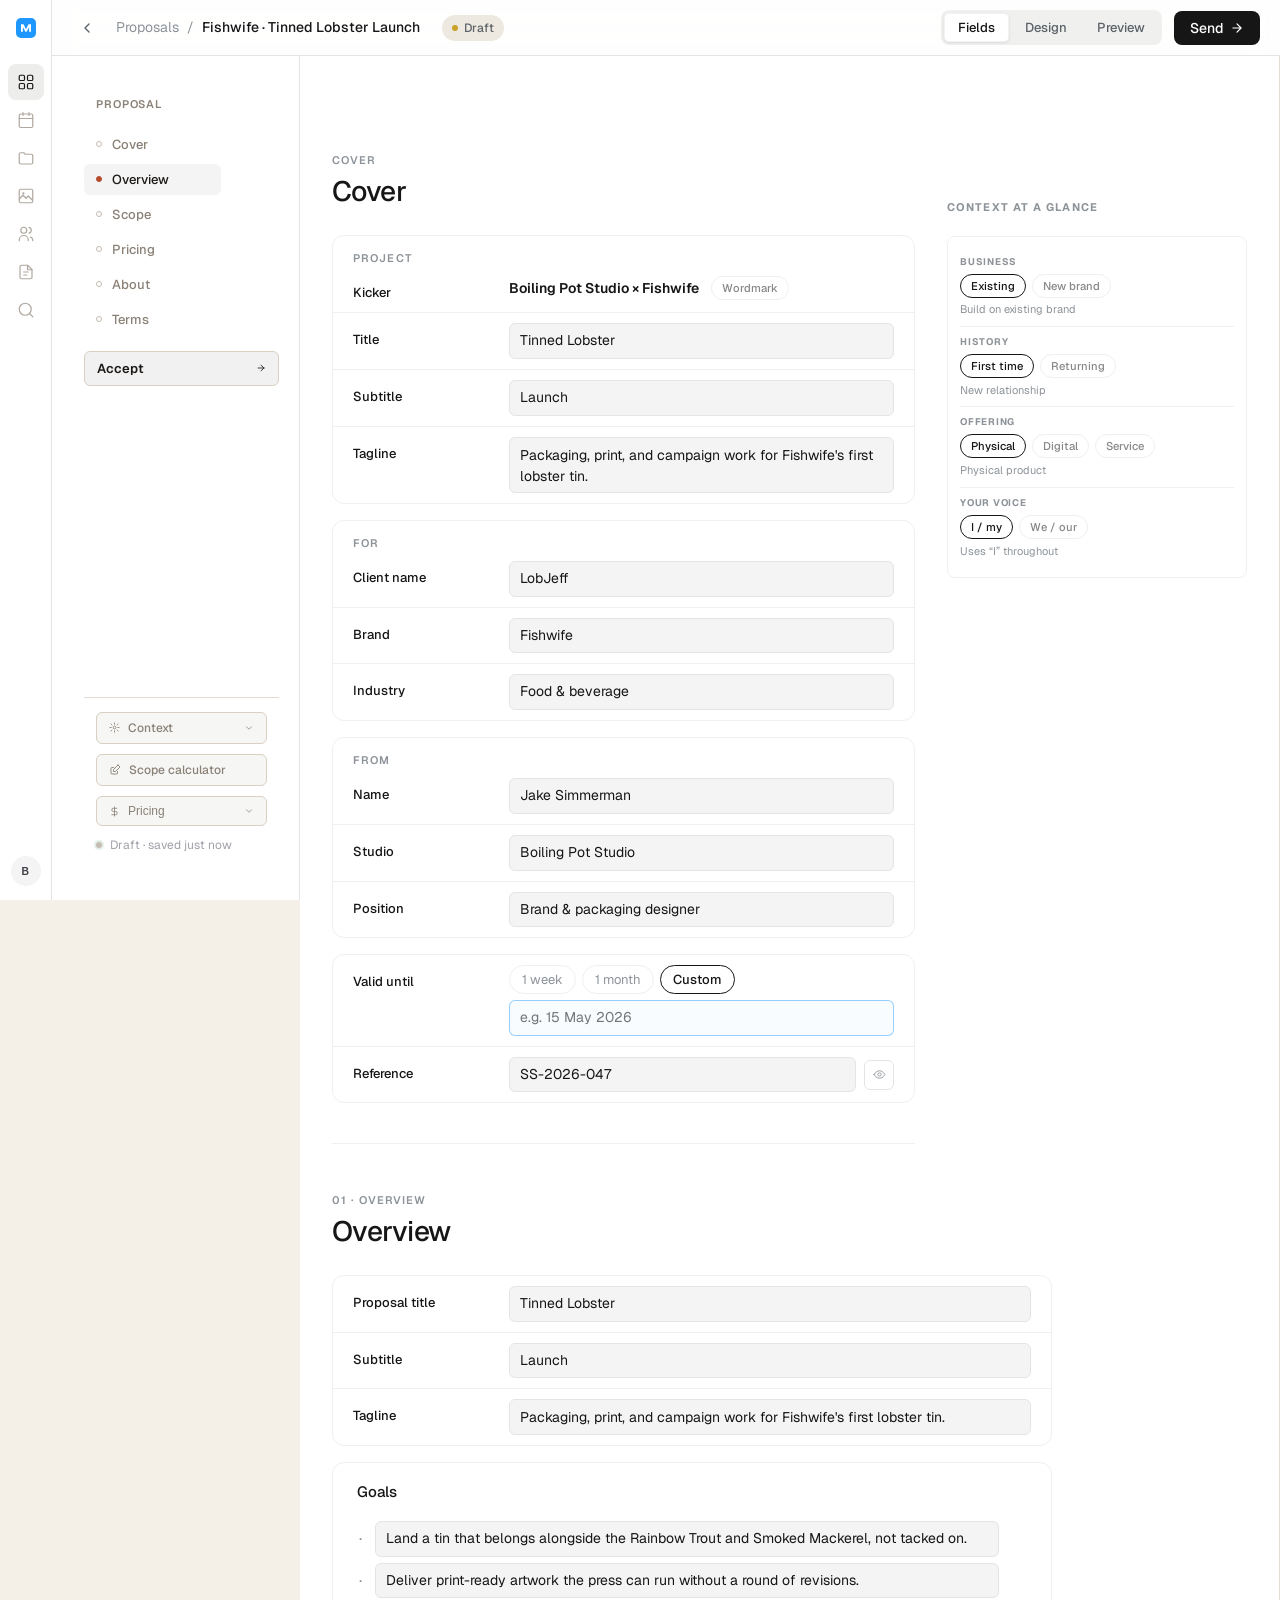
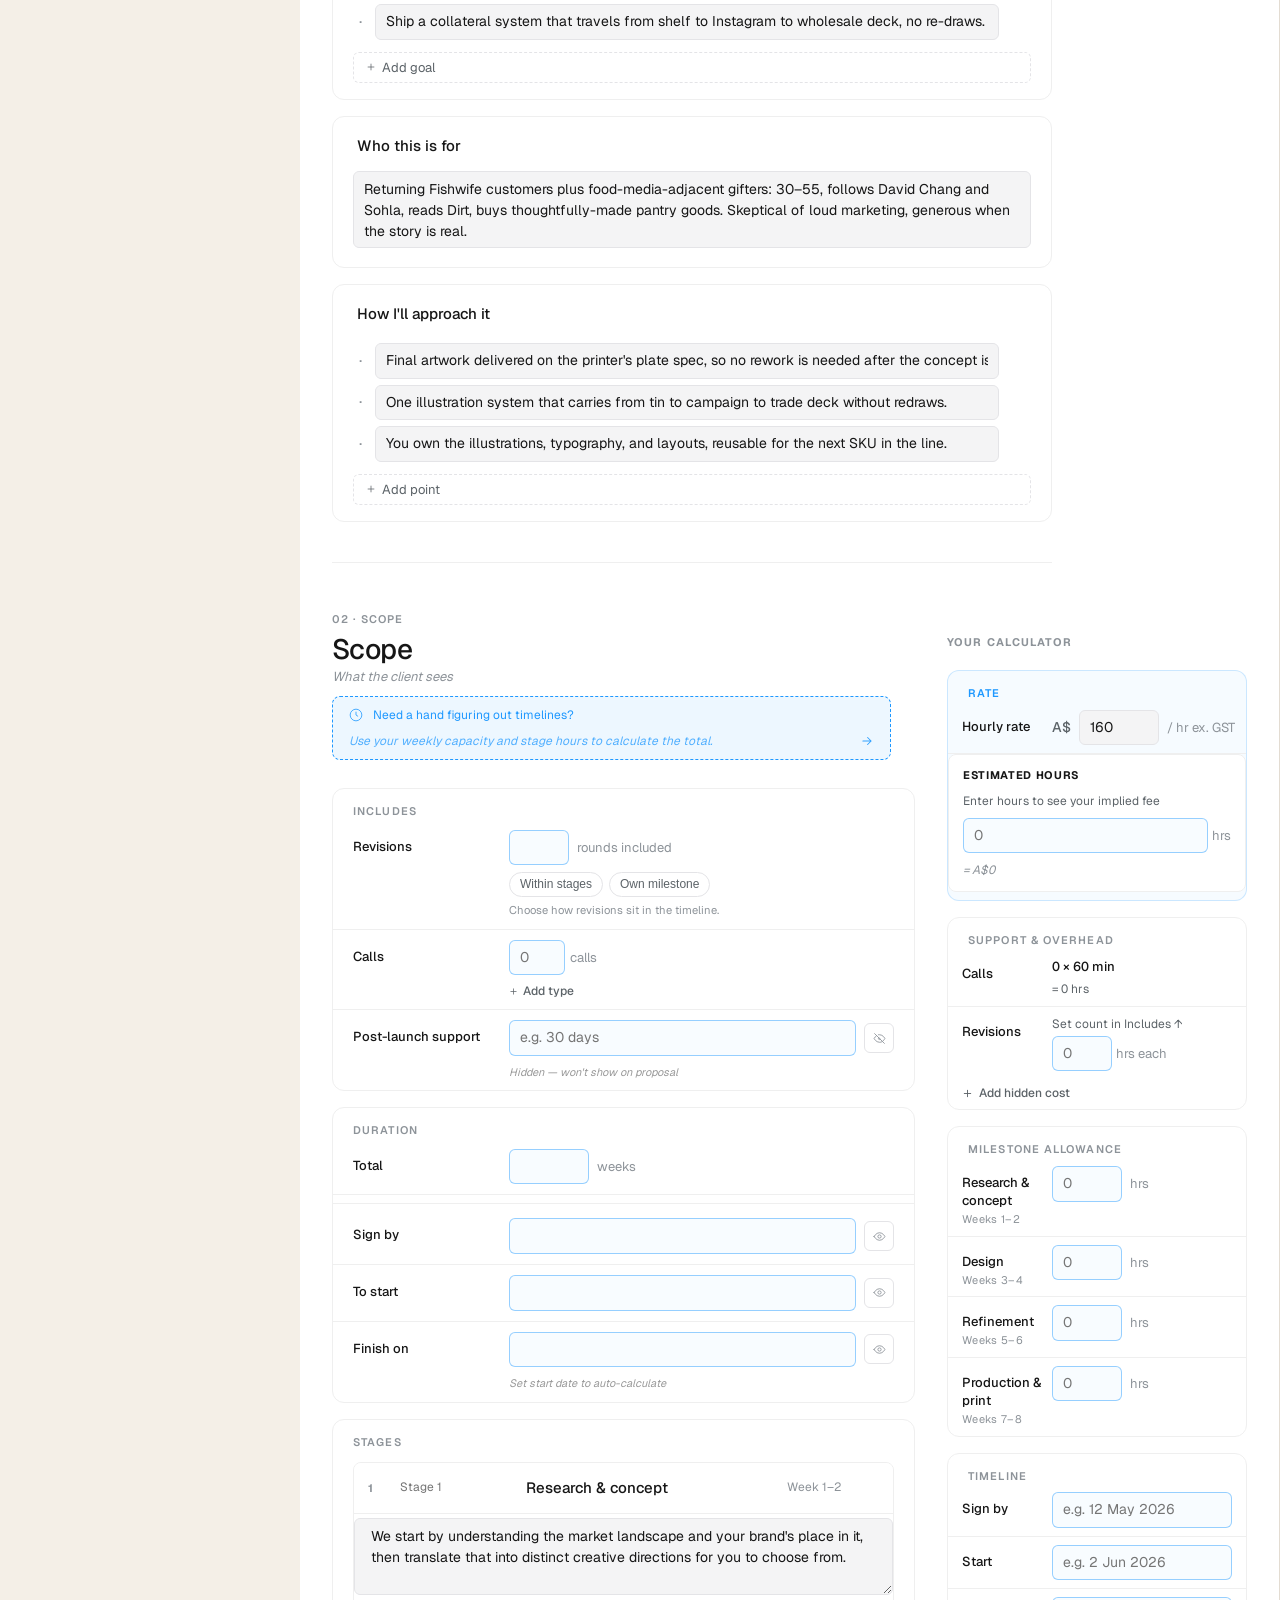
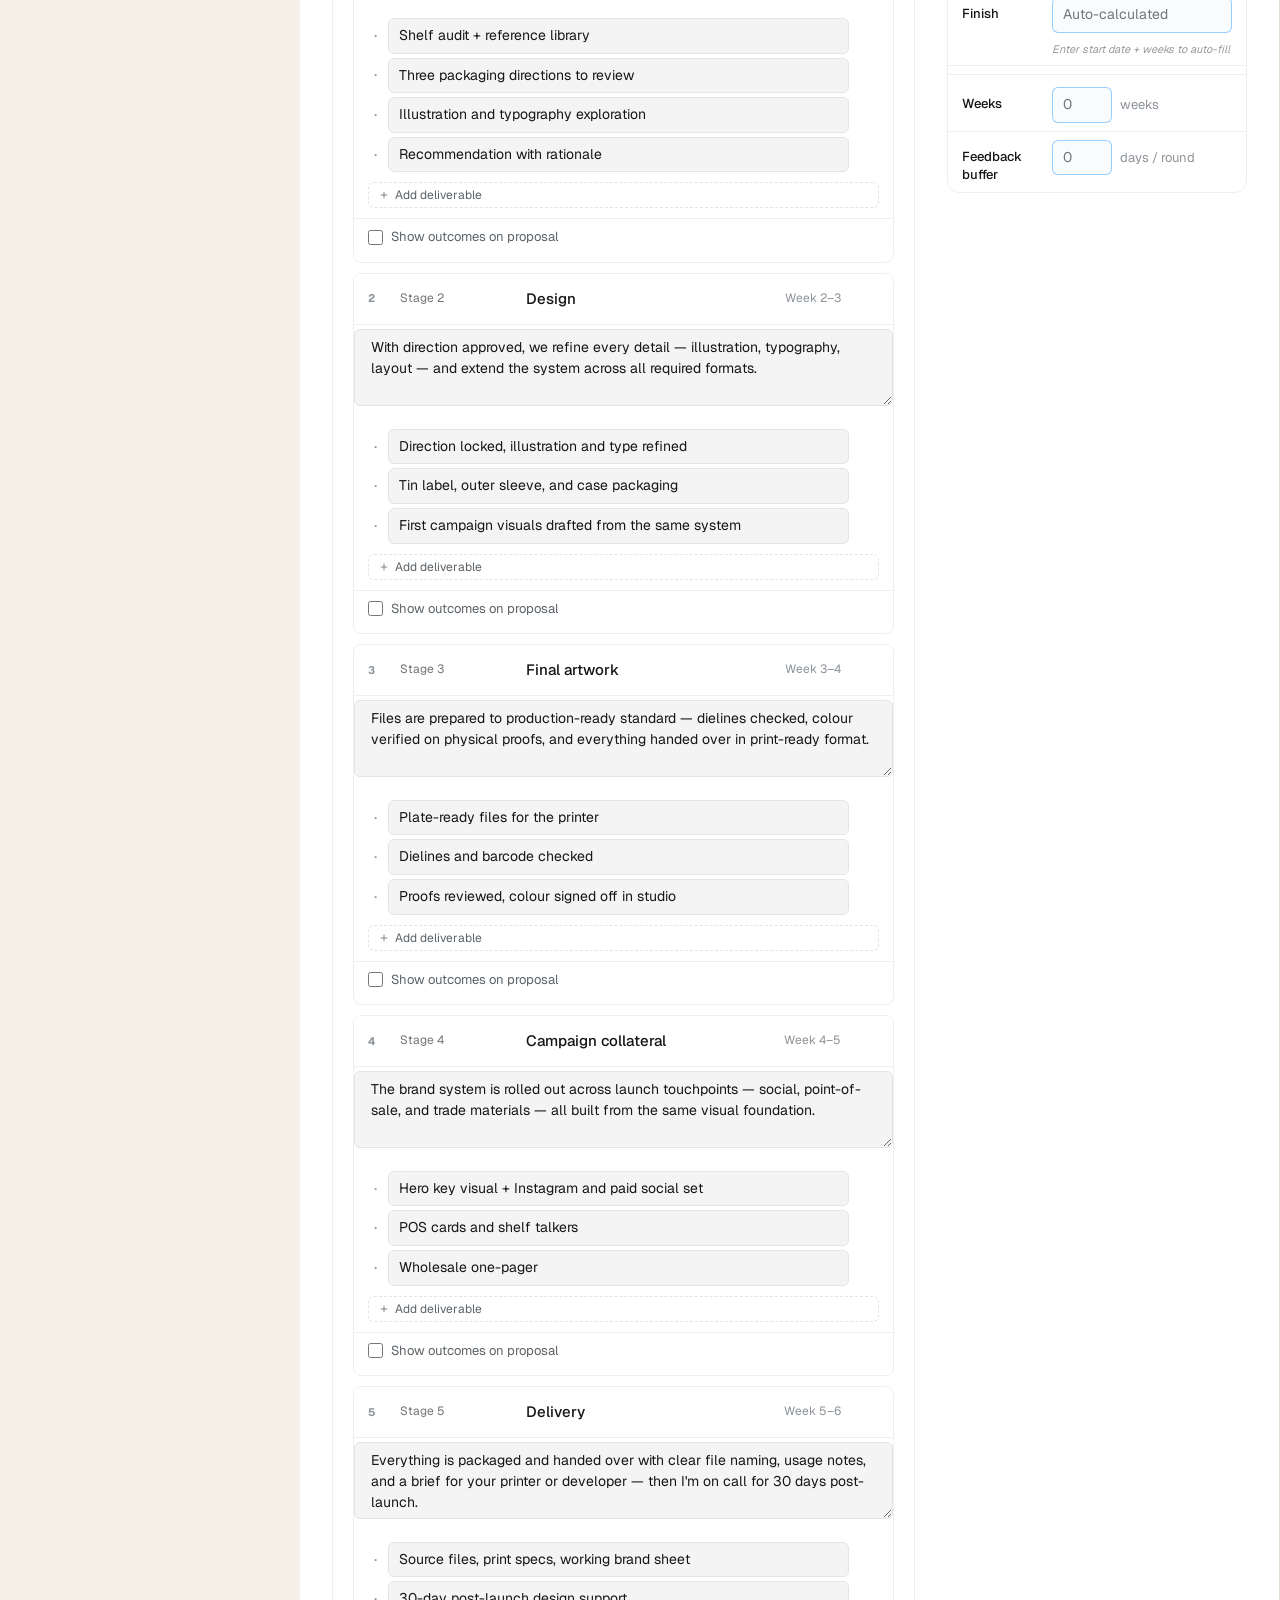
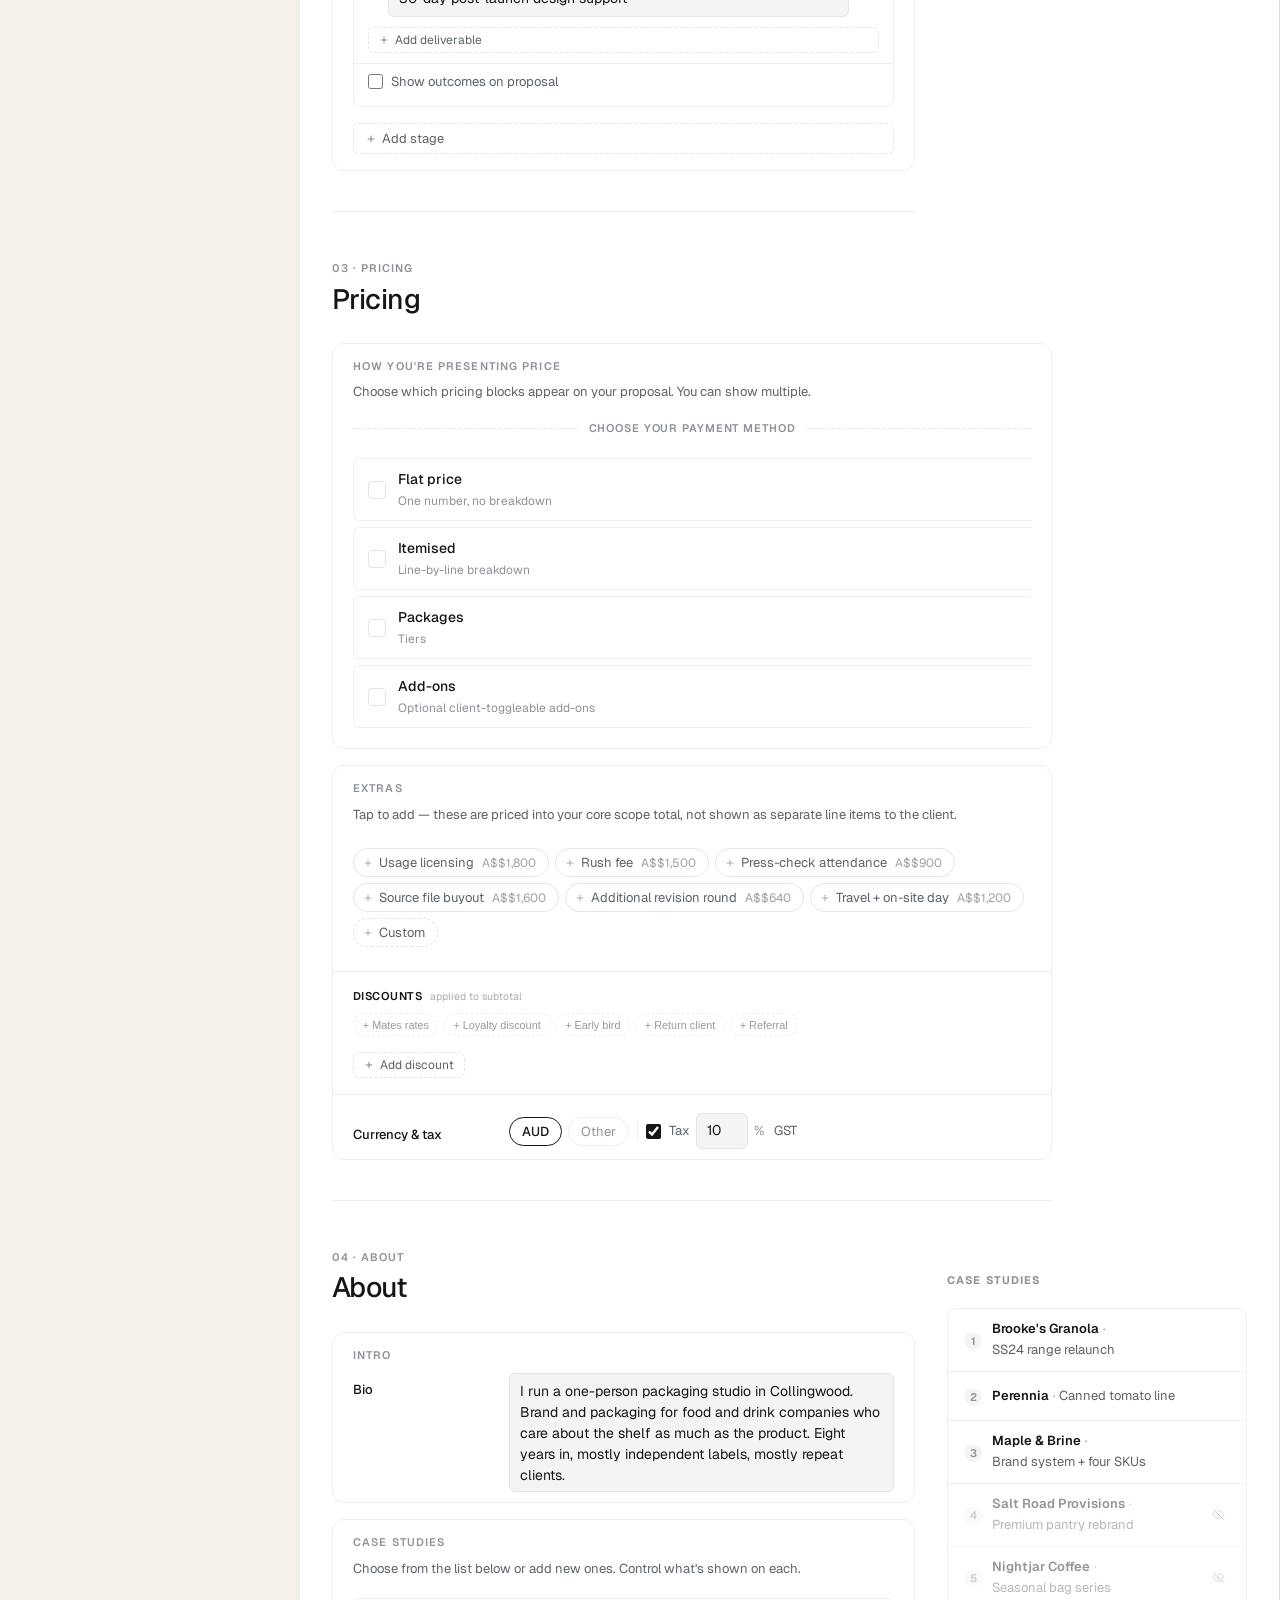
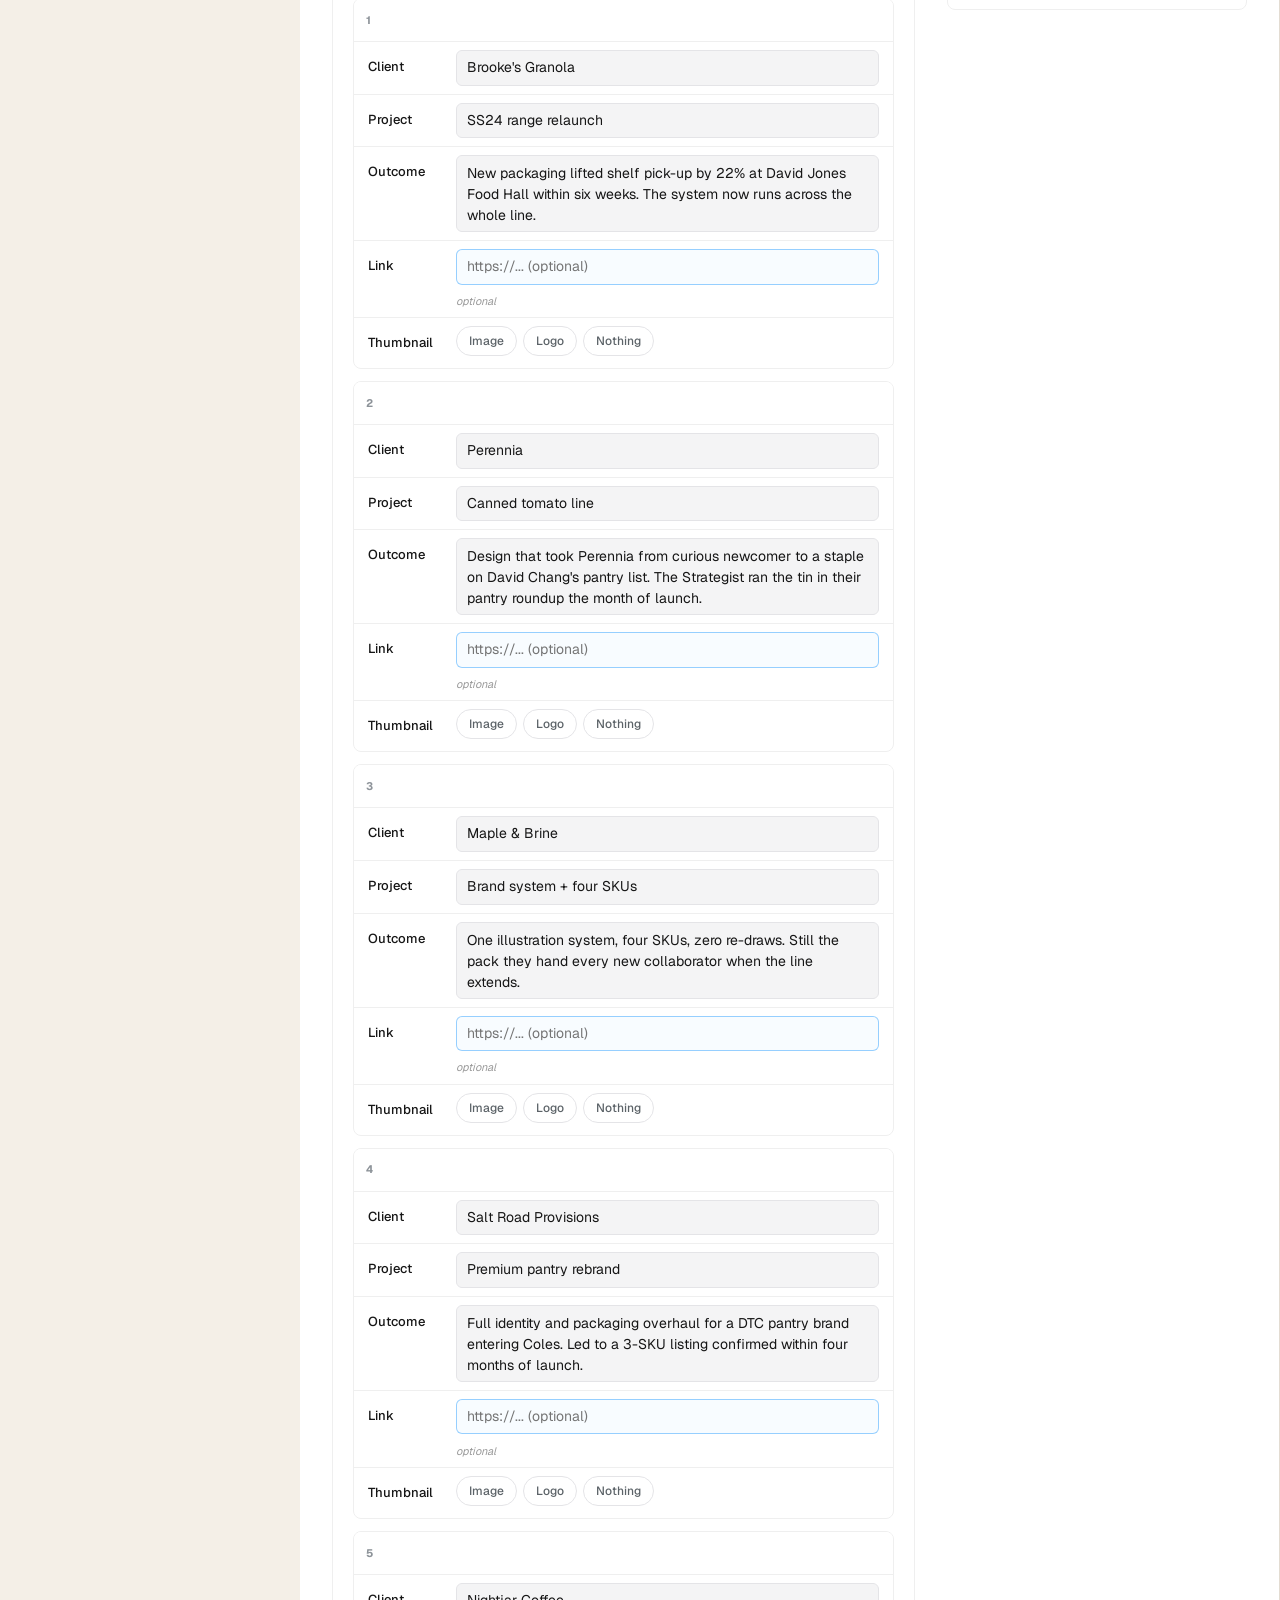
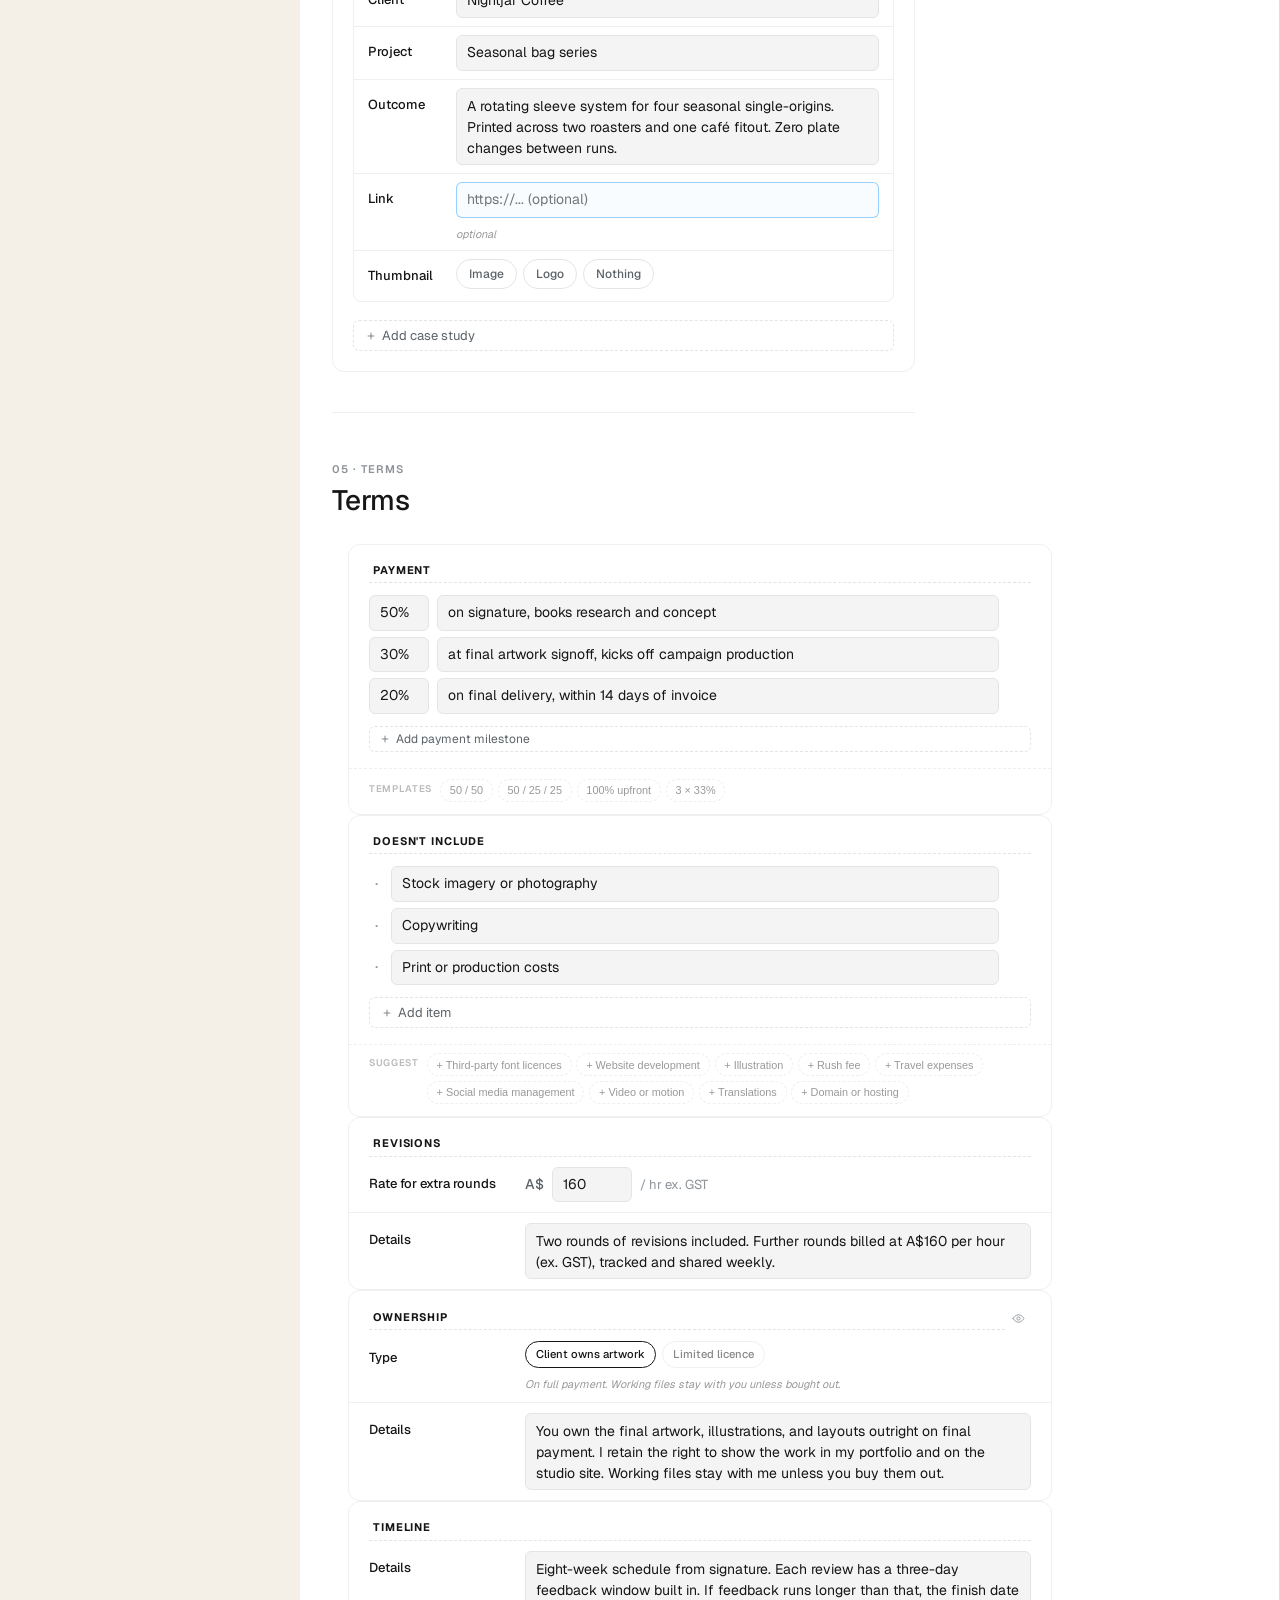
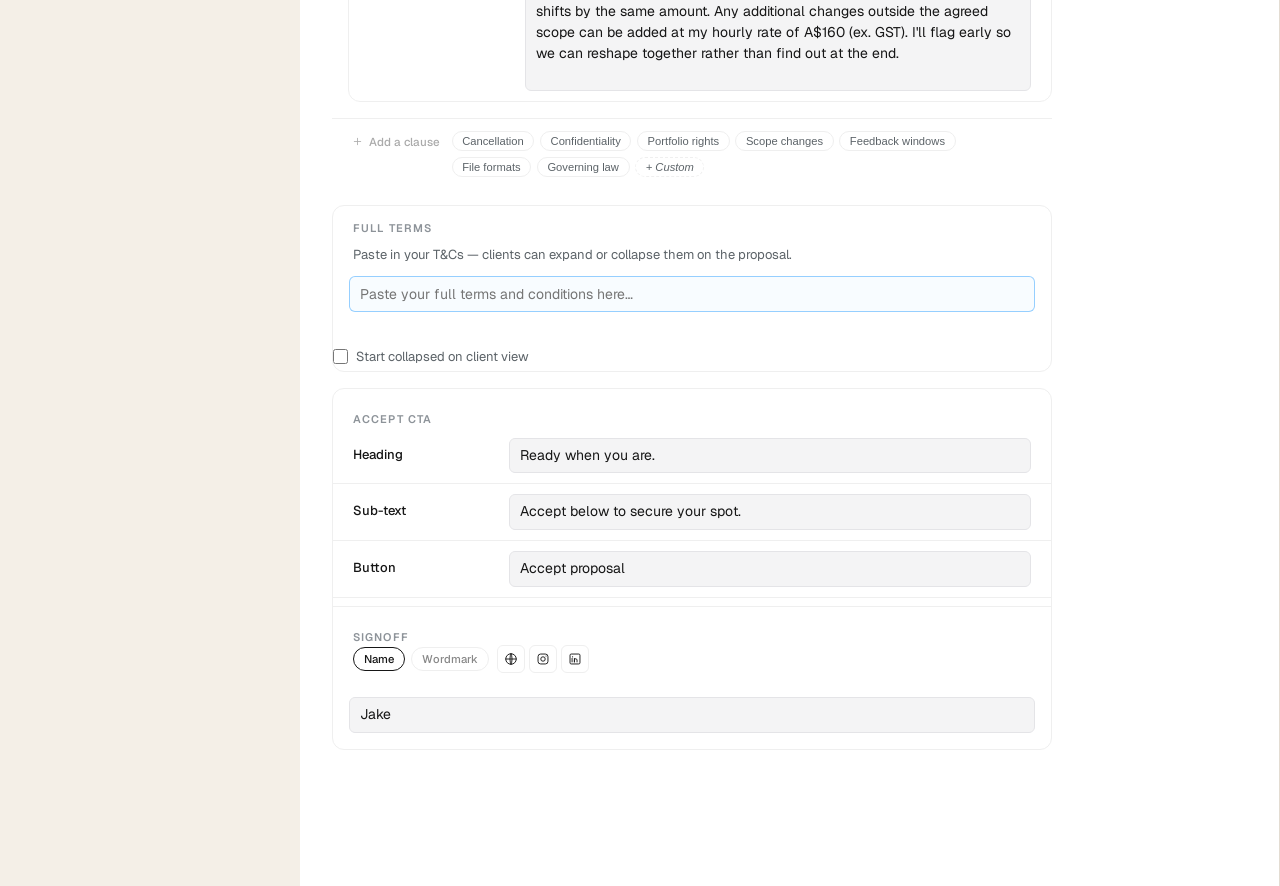
==== commit b0eaed52: "Scope calculator overhaul + proposal-frame UI refinements - Restructure scope calculator panel: Rate" ====
--- a/proposal-frame/index.html
+++ b/proposal-frame/index.html
@@ -7,13 +7,50 @@
     <link rel="preconnect" href="https://fonts.googleapis.com" />
     <link rel="preconnect" href="https://fonts.gstatic.com" crossorigin />
     <link
-      href="https://fonts.googleapis.com/css2?family=DM+Sans:ital,opsz,wght@0,9..40,300;0,9..40,400;0,9..40,500;0,9..40,700&family=Instrument+Serif:ital@0;1&family=JetBrains+Mono:wght@400;500&display=swap"
+      href="https://fonts.googleapis.com/css2?family=Geist:wght@300;400;500;600;700&family=DM+Sans:ital,opsz,wght@0,9..40,300;0,9..40,400;0,9..40,500;0,9..40,700&family=Instrument+Serif:ital@0;1&family=JetBrains+Mono:wght@400;500&display=swap"
       rel="stylesheet"
     />
     <link rel="stylesheet" href="styles.css" />
   </head>
   <body>
     <div class="app" id="app">
+      <nav class="sidenav" aria-label="App navigation">
+        <div class="sidenav__top">
+          <a class="sidenav__mark" href="#" aria-label="Home">
+            <svg width="20" height="20" viewBox="0 0 32 32" fill="none" aria-hidden="true">
+              <rect width="32" height="32" rx="8" fill="#1E98FF"/>
+              <path d="M8 22V10h4l4 8 4-8h4v12h-3v-7.5L17 22h-2l-4-7.5V22H8z" fill="#fff"/>
+            </svg>
+          </a>
+          <div class="sidenav__nav">
+            <button class="sidenav__btn sidenav__btn--active" aria-label="Proposals" title="Proposals">
+              <svg width="18" height="18" viewBox="0 0 24 24" fill="none"><rect x="3" y="3" width="7" height="7" rx="1.5" stroke="currentColor" stroke-width="1.6"/><rect x="14" y="3" width="7" height="7" rx="1.5" stroke="currentColor" stroke-width="1.6"/><rect x="3" y="14" width="7" height="7" rx="1.5" stroke="currentColor" stroke-width="1.6"/><rect x="14" y="14" width="7" height="7" rx="1.5" stroke="currentColor" stroke-width="1.6"/></svg>
+            </button>
+            <button class="sidenav__btn" aria-label="Schedule" title="Schedule">
+              <svg width="18" height="18" viewBox="0 0 24 24" fill="none"><rect x="3" y="4" width="18" height="18" rx="2" stroke="currentColor" stroke-width="1.6"/><path d="M16 2v4M8 2v4M3 10h18" stroke="currentColor" stroke-width="1.6" stroke-linecap="round"/></svg>
+            </button>
+            <button class="sidenav__btn" aria-label="Files" title="Files">
+              <svg width="18" height="18" viewBox="0 0 24 24" fill="none"><path d="M3 7a2 2 0 0 1 2-2h4l2 2h8a2 2 0 0 1 2 2v9a2 2 0 0 1-2 2H5a2 2 0 0 1-2-2V7z" stroke="currentColor" stroke-width="1.6" stroke-linejoin="round"/></svg>
+            </button>
+            <button class="sidenav__btn" aria-label="Assets" title="Assets">
+              <svg width="18" height="18" viewBox="0 0 24 24" fill="none"><rect x="3" y="3" width="18" height="18" rx="2" stroke="currentColor" stroke-width="1.6"/><circle cx="8.5" cy="8.5" r="1.5" fill="currentColor"/><path d="M3 16l5-5 4 4 3-3 5 5" stroke="currentColor" stroke-width="1.6" stroke-linecap="round" stroke-linejoin="round"/></svg>
+            </button>
+            <button class="sidenav__btn" aria-label="Clients" title="Clients">
+              <svg width="18" height="18" viewBox="0 0 24 24" fill="none"><circle cx="9" cy="7" r="4" stroke="currentColor" stroke-width="1.6"/><path d="M3 21v-1a6 6 0 0 1 12 0v1" stroke="currentColor" stroke-width="1.6" stroke-linecap="round"/><path d="M16 3.13a4 4 0 0 1 0 7.75M21 21v-1a4 4 0 0 0-3-3.85" stroke="currentColor" stroke-width="1.6" stroke-linecap="round"/></svg>
+            </button>
+            <button class="sidenav__btn" aria-label="Templates" title="Templates">
+              <svg width="18" height="18" viewBox="0 0 24 24" fill="none"><path d="M14 3H6a2 2 0 0 0-2 2v14a2 2 0 0 0 2 2h12a2 2 0 0 0 2-2V9l-6-6z" stroke="currentColor" stroke-width="1.6" stroke-linecap="round" stroke-linejoin="round"/><path d="M14 3v6h6M9 12h6M9 16h4" stroke="currentColor" stroke-width="1.6" stroke-linecap="round"/></svg>
+            </button>
+            <button class="sidenav__btn" aria-label="Search" title="Search">
+              <svg width="18" height="18" viewBox="0 0 24 24" fill="none"><circle cx="11" cy="11" r="8" stroke="currentColor" stroke-width="1.6"/><path d="M21 21l-4.35-4.35" stroke="currentColor" stroke-width="1.6" stroke-linecap="round"/></svg>
+            </button>
+          </div>
+        </div>
+        <div class="sidenav__foot">
+          <button class="sidenav__avatar" aria-label="Account" title="Boiling Pot Studio">B</button>
+        </div>
+      </nav>
+      <div class="app__main">
       <header class="chrome" id="chrome">
         <div class="chrome__left">
           <button class="chrome__back" aria-label="Back to proposals">
@@ -34,7 +71,7 @@
         <div class="chrome__right">
           <div class="segmented" role="tablist" aria-label="View mode">
             <button class="segmented__btn segmented__btn--active" data-mode="fields" role="tab" aria-selected="true">Fields</button>
-            <button class="segmented__btn" data-mode="edit" role="tab" aria-selected="false">Edit</button>
+            <button class="segmented__btn" data-mode="edit" role="tab" aria-selected="false">Design</button>
             <button class="segmented__btn" data-mode="preview" role="tab" aria-selected="false">Preview</button>
           </div>
           <button class="btn btn--primary" id="sendBtn">
@@ -63,6 +100,7 @@
           <!-- rendered by main.js -->
         </main>
       </div>
+      </div><!-- /.app__main -->
     </div>
 
     <!-- Estimate side panel (studio-only, not shown to client) -->
--- a/proposal-frame/styles.css
+++ b/proposal-frame/styles.css
@@ -9,18 +9,19 @@
 
 /* ── MonoDesk tokens (chrome only) ────────────── */
 :root {
-  --font-sans: "DM Sans", system-ui, -apple-system, sans-serif;
+  --font-sans: "Geist", "DM Sans", system-ui, -apple-system, sans-serif;
   --font-serif: "Instrument Serif", Georgia, serif;
   --font-mono: "JetBrains Mono", ui-monospace, SFMono-Regular, monospace;
 
-  --md-bg: #f5f4f1;
-  --md-surface: #ffffff;
-  --md-border: #e6e3dd;
-  --md-border-light: #efece6;
-  --md-text: #1a1816;
-  --md-text-secondary: #6b6560;
-  --md-text-muted: #9e9791;
-  --md-input-fill: #f1efec;
+  /* MonoDesk palette — warm cream */
+  --md-bg:           #f4efe7;   /* Warm cream — body + form canvas background    */
+  --md-surface:      #FFFFFF;   /* White — cards, popovers                       */
+  --md-border:       #e3dcd2;   /* Warm dividers, heavier borders                */
+  --md-border-light: #ece7df;   /* Subtle borders, input outlines                */
+  --md-text:         #161616;   /* Type                                           */
+  --md-text-secondary: #5c6368; /* Secondary labels, help text                   */
+  --md-text-muted:   #8d9399;   /* Placeholder, timestamps                       */
+  --md-input-fill:   #ede8e0;   /* Input backgrounds, hover fills                */
 
   --radius-xs: 6px;
   --radius-sm: 8px;
@@ -49,6 +50,108 @@
 /* ── App shell ────────────────────────────────── */
 .app {
   display: flex;
+  flex-direction: row;
+  min-height: 100dvh;
+}
+
+/* ── Side navigation ──────────────────────────── */
+.sidenav {
+  width: 52px;
+  flex-shrink: 0;
+  background: #f4efe7;
+  border-right: 1px solid #e3dcd2;
+  display: flex;
+  flex-direction: column;
+  align-items: center;
+  justify-content: space-between;
+  padding: 12px 0 14px;
+  position: sticky;
+  top: 0;
+  height: 100dvh;
+  z-index: 30;
+}
+
+.sidenav__top {
+  display: flex;
+  flex-direction: column;
+  align-items: center;
+  gap: 20px;
+}
+
+.sidenav__mark {
+  display: flex;
+  align-items: center;
+  justify-content: center;
+  width: 32px;
+  height: 32px;
+  border-radius: 8px;
+  text-decoration: none;
+  flex-shrink: 0;
+}
+
+.sidenav__nav {
+  display: flex;
+  flex-direction: column;
+  align-items: center;
+  gap: 2px;
+}
+
+.sidenav__btn {
+  display: flex;
+  align-items: center;
+  justify-content: center;
+  width: 36px;
+  height: 36px;
+  border-radius: 8px;
+  border: none;
+  background: none;
+  color: #b0a89e;
+  cursor: pointer;
+  transition: background 0.12s, color 0.12s;
+}
+
+.sidenav__btn:hover {
+  background: rgba(28, 25, 22, 0.07);
+  color: #1c1916;
+}
+
+.sidenav__btn--active {
+  background: rgba(28, 25, 22, 0.08);
+  color: #1c1916;
+}
+
+.sidenav__foot {
+  display: flex;
+  flex-direction: column;
+  align-items: center;
+}
+
+.sidenav__avatar {
+  width: 30px;
+  height: 30px;
+  border-radius: 50%;
+  background: #1c1916;
+  color: #f4efe7;
+  font-size: 0.65rem;
+  font-weight: 600;
+  letter-spacing: 0.04em;
+  border: none;
+  cursor: pointer;
+  display: flex;
+  align-items: center;
+  justify-content: center;
+  transition: opacity 0.12s;
+}
+
+.sidenav__avatar:hover {
+  opacity: 0.8;
+}
+
+/* ── Main content column (right of sidenav) ───── */
+.app__main {
+  flex: 1;
+  min-width: 0;
+  display: flex;
   flex-direction: column;
   min-height: 100dvh;
 }
@@ -64,9 +167,9 @@
   gap: 1rem;
   height: 56px;
   padding: 0 1.25rem;
-  background: rgba(245, 244, 241, 0.88);
-  backdrop-filter: saturate(1.2) blur(12px);
-  -webkit-backdrop-filter: saturate(1.2) blur(12px);
+  background: rgba(244, 239, 231, 0.92);
+  backdrop-filter: saturate(1.1) blur(12px);
+  -webkit-backdrop-filter: saturate(1.1) blur(12px);
   border-bottom: 1px solid var(--md-border-light);
 }
 
@@ -180,6 +283,15 @@
   box-shadow: var(--shadow-sm);
 }
 
+/* In the chrome header, keep the segmented control on the warm cream palette */
+.chrome .segmented {
+  background: rgba(28, 25, 22, 0.09);
+}
+.chrome .segmented__btn--active {
+  background: #f4efe7;
+  box-shadow: 0 1px 3px rgba(28, 25, 22, 0.1), inset 0 0 0 1px rgba(28, 25, 22, 0.04);
+}
+
 /* ── Buttons (chrome) ─────────────────────────── */
 .btn {
   font-family: inherit;
@@ -222,7 +334,7 @@
 /* ── Workspace layout ─────────────────────────── */
 .workspace {
   display: grid;
-  grid-template-columns: 220px 1fr;
+  grid-template-columns: 248px 1fr;
   flex: 1;
   min-height: 0;
 }
@@ -247,6 +359,74 @@
   color: var(--md-text-muted);
   margin-bottom: 0.75rem;
   padding-left: 0.75rem;
+}
+
+/* ── Rail item row (wraps nav button + viz controls) ── */
+.rail__item-row {
+  display: flex;
+  align-items: center;
+  border-radius: var(--radius-xs);
+}
+
+.rail__item-row .rail__item {
+  flex: 1;
+  min-width: 0;
+}
+
+/* Viz controls: hidden until row is hovered, or when non-detailed */
+.rail__viz {
+  display: flex;
+  align-items: center;
+  gap: 2px;
+  padding-right: 0.25rem;
+  opacity: 0;
+  pointer-events: none;
+  transition: opacity 0.15s;
+  flex-shrink: 0;
+}
+
+.rail__item-row:hover .rail__viz,
+.rail__item-row:has(.rail__item--viz-hidden) .rail__viz {
+  opacity: 1;
+  pointer-events: auto;
+}
+
+.rail__viz-btn {
+  display: flex;
+  align-items: center;
+  justify-content: center;
+  width: 26px;
+  height: 26px;
+  border: none;
+  border-radius: 5px;
+  background: transparent;
+  color: var(--md-text-muted);
+  cursor: pointer;
+  transition: background 0.12s, color 0.12s;
+}
+
+.rail__viz-btn:hover {
+  background: var(--md-border);
+  color: var(--md-text);
+}
+
+/* "Show" = active eye — very subtle, just a hint it's on */
+.rail__viz-btn[title="Show"][aria-pressed="true"] {
+  color: var(--md-text);
+}
+
+/* "Hide" = active — dark fill so it reads as "suppressed" */
+.rail__viz-btn[title="Hide"][aria-pressed="true"],
+.rail__viz-btn[title="Hide"][aria-pressed="true"]:hover {
+  background: var(--md-text);
+  color: #fff;
+}
+
+/* Rail item states */
+.rail__item--viz-hidden {
+  opacity: 0.4;
+  text-decoration: line-through;
+  text-decoration-color: var(--md-text-muted);
 }
 
 .rail__item {
@@ -264,6 +444,7 @@
   cursor: pointer;
   transition: color 0.15s, background 0.15s;
   text-align: left;
+  width: 100%;
 }
 
 .rail__item:hover {
@@ -416,6 +597,17 @@
   margin-bottom: 2rem;
 }
 
+/* ── Sans-serif heading mode: no italics on display text ─────── */
+.brand-scope[data-heading-style="sans"] .section__heading,
+.brand-scope[data-heading-style="sans"] .cover__tagline,
+.brand-scope[data-heading-style="sans"] .outcomes__label,
+.brand-scope[data-heading-style="sans"] .outcomes__list li::before,
+.brand-scope[data-heading-style="sans"] .cover__title em,
+.brand-scope[data-heading-style="sans"] .section__intro em,
+.brand-scope[data-heading-style="sans"] .ai-block em {
+  font-style: normal;
+}
+
 .section__intro {
   font-size: 1rem;
   line-height: 1.65;
@@ -454,13 +646,15 @@
   justify-content: center;
   width: 38px;
   height: 38px;
-  border: 1.5px solid var(--brand-ink);
   border-radius: 50%;
-  color: var(--brand-ink);
-  font-family: var(--brand-serif);
-  font-size: 1.125rem;
-  font-style: italic;
-  letter-spacing: 0;
+  background: var(--brand-ink);
+  color: var(--brand-paper);
+  font-family: var(--brand-sans);
+  font-size: 0.625rem;
+  font-weight: 600;
+  font-style: normal;
+  letter-spacing: 0.06em;
+  text-transform: uppercase;
 }
 
 .cover__meta {
@@ -502,6 +696,13 @@
   margin-bottom: 1.75rem;
 }
 
+.cover__kicker-wordmark {
+  max-height: 32px;
+  max-width: 200px;
+  object-fit: contain;
+  display: block;
+}
+
 .cover__title {
   font-family: var(--brand-serif);
   font-size: clamp(3.5rem, 7vw, 6rem);
@@ -513,7 +714,8 @@
 }
 
 .cover__title em {
-  font-style: italic;
+  font-family: var(--brand-sans);
+  font-style: normal;
   color: var(--brand-accent);
 }
 
@@ -593,6 +795,21 @@
   color: var(--brand-ink-soft);
   letter-spacing: 0.01em;
   margin-top: 0.125rem;
+}
+
+/* ── Missing field cue on cover footer ─────────────────────────
+   Blue placeholder shown in Design mode when a value hasn't been
+   filled in yet. Hidden completely in Preview so clients never see it. */
+.cover__missing {
+  color: #1E98FF;
+  font-style: italic;
+  opacity: 0.85;
+  font-family: var(--brand-sans);
+  font-size: 0.875em;
+}
+
+.app--preview .cover__missing {
+  display: none;
 }
 
 /* ── Overview: goals, audience, outcomes ──────── */
@@ -750,6 +967,53 @@
   white-space: nowrap;
 }
 
+.milestone__intro {
+  font-size: 0.875rem;
+  color: var(--brand-ink-soft);
+  line-height: 1.6;
+  margin: 0.25rem 0 0.625rem;
+  opacity: 0.8;
+}
+
+.milestone__outcomes {
+  margin-top: 0.75rem;
+  padding-top: 0.625rem;
+  border-top: 1px solid var(--brand-rule, rgba(0,0,0,0.08));
+}
+
+.milestone__outcomes-label {
+  font-size: 0.6875rem;
+  font-weight: 600;
+  letter-spacing: 0.08em;
+  text-transform: uppercase;
+  color: var(--brand-muted);
+  margin-bottom: 0.375rem;
+}
+
+.milestone__outcomes-list {
+  list-style: none;
+  display: flex;
+  flex-direction: column;
+  gap: 0.3rem;
+}
+
+.milestone__outcomes-list li {
+  font-size: 0.875rem;
+  color: var(--brand-ink-soft);
+  line-height: 1.5;
+  padding-left: 1rem;
+  position: relative;
+}
+
+.milestone__outcomes-list li::before {
+  content: "✓";
+  position: absolute;
+  left: 0;
+  font-size: 0.65rem;
+  color: var(--brand-accent);
+  top: 0.15em;
+}
+
 .milestone__list {
   list-style: none;
   display: flex;
@@ -902,6 +1166,19 @@
   line-height: 1.2;
   color: var(--brand-ink);
   font-variant-numeric: tabular-nums;
+}
+
+/* Missing date placeholder — blue, shown in Design/Fields, hidden in Preview */
+.dates__missing {
+  color: #1E98FF;
+  font-style: italic;
+  font-family: var(--brand-sans);
+  font-size: 1rem;
+  opacity: 0.8;
+}
+
+.app--preview .dates__missing {
+  display: none;
 }
 
 .dates__col-sub {
@@ -1399,6 +1676,46 @@
    Sits below extras as an alternative pricing framing. Client can pick one
    to signal interest; middle tier is flagged as recommended.
    ──────────────────────────────────────────── */
+/* ── Flat price block ───────────────────────────── */
+.flat-price {
+  margin-top: 2.5rem;
+  padding-top: 2rem;
+  border-top: 1px solid var(--brand-rule);
+}
+
+.flat-price__head {
+  margin-bottom: 1.25rem;
+}
+
+.flat-price__body {
+  display: flex;
+  flex-direction: column;
+  gap: 0.375rem;
+}
+
+.flat-price__label {
+  font-family: var(--brand-sans);
+  font-size: 0.875rem;
+  font-weight: 500;
+  color: var(--brand-text-muted);
+  letter-spacing: 0.02em;
+}
+
+.flat-price__amount {
+  font-family: var(--brand-serif);
+  font-size: clamp(2.5rem, 6vw, 4rem);
+  font-weight: 400;
+  color: var(--brand-text);
+  line-height: 1;
+  letter-spacing: -0.02em;
+}
+
+.flat-price__note {
+  font-family: var(--brand-sans);
+  font-size: 0.8125rem;
+  color: var(--brand-text-muted);
+}
+
 .tiers {
   margin-top: 3rem;
   padding-top: 2.5rem;
@@ -1426,6 +1743,7 @@
   font-size: 1.125rem;
   line-height: 1.5;
   color: var(--brand-ink);
+  white-space: pre-line;
   max-width: 52ch;
 }
 
@@ -1499,7 +1817,7 @@
 }
 
 .tier__tagline {
-  margin: 0;
+  margin: 0.625rem 0 0;
   font-size: 0.8125rem;
   line-height: 1.4;
   color: var(--brand-muted);
@@ -1513,6 +1831,7 @@
   padding: 0.75rem 0;
   border-top: 1px solid var(--brand-rule);
   border-bottom: 1px solid var(--brand-rule);
+  white-space: nowrap;
 }
 
 .tier__price-value {
@@ -1554,6 +1873,24 @@
   margin-top: 4px;
   color: var(--brand-ink-soft);
   opacity: 0.7;
+}
+
+.tier__summary {
+  font-size: 0.7rem;
+  font-style: italic;
+  color: var(--brand-ink-soft, #555);
+  opacity: 0.65;
+  margin-top: 0.5rem;
+  padding-top: 0.5rem;
+  border-top: 1px solid currentColor;
+  border-top-color: inherit;
+  opacity: 0.4;
+  text-align: center;
+  letter-spacing: 0.01em;
+}
+
+.tier--featured .tier__summary {
+  opacity: 0.55;
 }
 
 .tier__cta {
@@ -1832,20 +2169,27 @@
 }
 
 .sense-check {
-  margin-top: 1.25rem;
+  margin: 0.375rem 0 0;
   display: inline-flex;
   align-items: center;
   gap: 0.5rem;
   font-size: 0.75rem;
   color: #1E98FF;
-  padding: 0.5rem 0.875rem;
+  padding: 0.4rem 0.75rem;
   background: rgba(30, 152, 255, 0.06);
   border: 1px dashed #1E98FF;
   border-radius: 100px;
 }
 
+.sense-check--warn {
+  color: #c07600;
+  background: rgba(192, 118, 0, 0.06);
+  border-color: #c07600;
+}
+
 .sense-check svg {
   opacity: 0.9;
+  flex-shrink: 0;
 }
 
 /* ── Editor-only coaching nudge ─────────────────────────────
@@ -1869,6 +2213,18 @@
   text-align: left;
 }
 
+.nudge__arrow {
+  margin-left: auto;
+  flex-shrink: 0;
+  opacity: 0.7;
+  transition: transform 0.15s, opacity 0.15s;
+}
+
+.nudge:hover .nudge__arrow {
+  transform: translateX(3px);
+  opacity: 1;
+}
+
 .nudge:hover {
   background: rgba(30, 152, 255, 0.14);
   color: #0E7FE0;
@@ -1894,6 +2250,79 @@
 
 .app--preview .nudge {
   display: none;
+}
+
+/* ═══════════════════════════════════════════════
+   Section visibility states (data-viz attribute)
+   ═══════════════════════════════════════════════ */
+
+/* HIDDEN — invisible to client in preview */
+.app--preview section[data-viz="hidden"] {
+  display: none;
+}
+
+/* HIDDEN — ghosted in editor so it's still navigable */
+.app--fields section[data-viz="hidden"],
+.app--edit section[data-viz="hidden"] {
+  opacity: 0.18;
+  pointer-events: none;
+  user-select: none;
+  position: relative;
+}
+
+/* HIDDEN — floating label so it's clear why the section is faded */
+.app--fields section[data-viz="hidden"]::before,
+.app--edit section[data-viz="hidden"]::before {
+  content: "Hidden from client";
+  position: sticky;
+  top: 1rem;
+  display: block;
+  width: fit-content;
+  margin: 0 auto 1rem;
+  padding: 0.25rem 0.75rem;
+  background: var(--md-text);
+  color: #fff;
+  font-size: 0.7rem;
+  font-weight: 600;
+  letter-spacing: 0.06em;
+  text-transform: uppercase;
+  border-radius: 999px;
+  pointer-events: none;
+  z-index: 10;
+}
+
+/* SIMPLIFIED — per-section rules hiding non-essential blocks */
+
+/* Cover: keep logo + foot, hide big hero body */
+#section-cover[data-viz="simplified"] .cover__body { display: none; }
+
+/* Overview: keep intro paragraph (the challenge), hide goals/audience/outcomes */
+#section-overview[data-viz="simplified"] .two-col { display: none; }
+#section-overview[data-viz="simplified"] .outcomes { display: none; }
+
+/* Scope: keep deliverables + dates, hide stage-by-stage timeline */
+#section-scope[data-viz="simplified"] .timeline { display: none; }
+
+/* Pricing: hide itemised breakdown, keep totals + flat price */
+#section-pricing[data-viz="simplified"] .line-items { display: none; }
+#section-pricing[data-viz="simplified"] .add-ons { display: none; }
+#section-pricing[data-viz="simplified"] .tiers { display: none; }
+
+/* About: keep bio, hide case studies */
+#section-about[data-viz="simplified"] .cases__intro { display: none; }
+#section-about[data-viz="simplified"] .cases { display: none; }
+
+/* Terms: hide full legal text, keep payment schedule + key rows */
+#section-terms[data-viz="simplified"] .terms__full { display: none; }
+
+.nudge--form {
+  margin-top: 0.625rem;
+  margin-bottom: 0;
+  margin-left: 0;
+  margin-right: 0.75rem;
+  font-size: 0.75rem;
+  width: calc(100% - 1.5rem);
+  border-radius: 8px;
 }
 
 /* ── About + Case Studies ─────────────────────── */
@@ -2021,6 +2450,8 @@
 .case__thumb--a { background-color: #3c3328; background-image: linear-gradient(150deg, #3c3328, #6b4a34); }
 .case__thumb--b { background-color: #2a2e36; background-image: linear-gradient(150deg, #2a2e36, #5c6570); }
 .case__thumb--c { background-color: #3a2a2a; background-image: linear-gradient(150deg, #3a2a2a, #8a5a4c); }
+.case__thumb--d { background-color: #1e2c28; background-image: linear-gradient(150deg, #1e2c28, #4a7060); }
+.case__thumb--e { background-color: #28252e; background-image: linear-gradient(150deg, #28252e, #5c4f72); }
 
 .case__thumb::after {
   content: "";
@@ -2174,7 +2605,7 @@
 
 .terms__key {
   font-family: var(--brand-serif);
-  font-style: italic;
+  font-style: normal;
   font-size: 1.125rem;
   color: var(--brand-ink);
 }
@@ -2197,6 +2628,77 @@
   color: var(--brand-accent);
 }
 
+/* Full terms collapsible row */
+.terms__row--full .terms__key {
+  display: flex;
+  flex-direction: column;
+  gap: 0.5rem;
+  align-items: flex-start;
+}
+
+.terms__collapse-btn {
+  display: inline-flex;
+  align-items: center;
+  gap: 0.25rem;
+  font-family: inherit;
+  font-size: 0.75rem;
+  font-weight: 500;
+  font-style: normal;
+  color: var(--brand-muted);
+  background: none;
+  border: 1px solid var(--brand-rule);
+  border-radius: 100px;
+  padding: 0.1875rem 0.625rem 0.1875rem 0.5rem;
+  cursor: pointer;
+  transition: color 0.15s, border-color 0.15s;
+}
+
+.terms__collapse-btn:hover {
+  color: var(--brand-ink);
+  border-color: var(--brand-muted);
+}
+
+.terms__collapse-btn svg {
+  transition: transform 0.2s;
+}
+
+.terms__collapse-btn[aria-expanded="false"] svg {
+  transform: rotate(-90deg);
+}
+
+.terms__full-body {
+  overflow: hidden;
+  transition: max-height 0.3s ease, opacity 0.25s ease;
+  max-height: 2000px;
+  opacity: 1;
+}
+
+.terms__full-body--collapsed {
+  max-height: 0;
+  opacity: 0;
+  pointer-events: none;
+}
+
+.terms__full-text {
+  font-size: 0.875rem;
+  line-height: 1.7;
+  color: var(--brand-ink-soft);
+  white-space: pre-wrap;
+}
+
+/* Empty-state hint shown in design/edit mode when no T&Cs have been pasted yet */
+.terms__row--empty-hint {
+  font-size: 0.8125rem;
+  color: var(--brand-ink-soft);
+  opacity: 0.45;
+  font-style: italic;
+  margin: 0;
+}
+
+.app--preview .terms__row--empty-hint {
+  display: none;
+}
+
 .payment-schedule {
   list-style: none;
   display: flex;
@@ -2216,6 +2718,32 @@
   font-size: 1.25rem;
   color: var(--brand-accent);
   min-width: 3.5rem;
+}
+
+.doesnt-include {
+  list-style: none;
+  margin: 0;
+  padding: 0;
+  display: flex;
+  flex-direction: column;
+  gap: 0.25rem;
+}
+
+.doesnt-include li {
+  display: grid;
+  grid-template-columns: 1.25rem 1fr;
+  align-items: baseline;
+  font-size: 0.9375rem;
+  line-height: 1.65;
+  color: var(--brand-ink-soft);
+}
+
+.doesnt-include li::before {
+  content: "·";
+  font-size: 1.25rem;
+  color: var(--brand-ink-soft);
+  line-height: 1;
+  align-self: center;
 }
 
 .terms__cta {
@@ -2276,6 +2804,15 @@
   font-style: italic;
   font-size: 1.125rem;
   color: var(--brand-ink-soft);
+}
+
+.terms__sign-logo {
+  max-height: 2.5rem;
+  max-width: 12rem;
+  width: auto;
+  display: block;
+  object-fit: contain;
+  object-position: left center;
   text-align: right;
 }
 
@@ -2474,6 +3011,18 @@
   display: none;
 }
 
+.app--edit .rail__context,
+.app--edit #railEstimateTrigger,
+.app--edit .rail__pricing {
+  display: none;
+}
+
+.app--fields .rfont {
+  display: none;
+}
+
+.app--edit .ai-block::before,
+.app--edit .ai-affordances,
 .app--preview .ai-block::before,
 .app--preview .ai-affordances {
   display: none !important;
@@ -2509,12 +3058,111 @@
   outline-color: var(--brand-ink, #1a1a1a);
 }
 
+/* Design + Preview: canvas text is read-only — strip all editing affordances */
+.app--edit .js-editable,
 .app--preview .js-editable {
   cursor: inherit;
 }
 
+.app--edit .js-editable:hover,
 .app--preview .js-editable:hover {
   background-color: transparent;
+}
+
+/* Suppress the AI-block edit toolbar in Preview */
+.app--preview .ai-btn {
+  pointer-events: none;
+  opacity: 0.4;
+}
+
+/* AI image captions are always contenteditable in the DOM; make read-only visually */
+.app--edit .ai-image__caption,
+.app--preview .ai-image__caption {
+  pointer-events: none;
+  cursor: inherit;
+}
+
+/* ── Includes num: rounded rectangle ────────────────────────
+   These values must be filled in, so they're flagged blue.
+   Empty slots show a dashed rounded-rect placeholder.
+   Filled slots show the number cleanly without a border. */
+.includes__num {
+  display: inline-flex;
+  align-items: center;
+  justify-content: center;
+  min-width: 3rem;
+  height: 2.25rem;
+  border-radius: 6px;
+  padding: 0 0.625rem;
+  color: #1E98FF;
+  border: 1.5px solid transparent;
+  transition: border-color 0.15s, background 0.15s;
+}
+
+/* Filled — no border, just the blue number */
+.includes__num:not(:empty) {
+  border-color: transparent;
+}
+
+/* Empty — dashed blue rounded rectangle as a clear "fill me in" cue */
+.includes__num:empty {
+  border: 1.5px dashed rgba(30, 152, 255, 0.5);
+  background: rgba(30, 152, 255, 0.04);
+  min-width: 4rem;
+}
+
+.includes__num:empty::before {
+  content: "—";
+  color: rgba(30, 152, 255, 0.5);
+  font-family: var(--brand-sans);
+  font-size: 1rem;
+  font-weight: 400;
+}
+
+.app--fields .includes__num {
+  cursor: pointer;
+}
+
+.app--fields .includes__num:hover {
+  border-color: #1E98FF;
+  background: rgba(30, 152, 255, 0.07);
+}
+
+/* ── Sensitive fields callout (fields mode only) ─────────────
+   Dates, prices, and key numbers get a blue dotted underline
+   so it's clear at a glance what still needs to be customised. */
+.app--fields .dates__col-value,
+.app--fields .line-item__total,
+.app--fields .totals__value,
+.app--fields .totals__value--grand,
+.app--fields .tier__price-value,
+.app--fields .add-on__price {
+  border-bottom: 1.5px dashed rgba(30, 152, 255, 0.55);
+  color: inherit;
+  cursor: pointer;
+}
+
+.app--fields .dates__col-value:hover,
+.app--fields .line-item__total:hover,
+.app--fields .totals__value:hover,
+.app--fields .totals__value--grand:hover,
+.app--fields .tier__price-value:hover,
+.app--fields .add-on__price:hover {
+  border-bottom-color: #1E98FF;
+}
+
+/* ── Zero/empty price values: blue in all modes ──────────────
+   When a price is $0 (data-zero), flag it blue regardless of
+   which mode the app is in. */
+[data-zero].line-item__total,
+[data-zero].totals__value,
+[data-zero].totals__value--grand,
+[data-zero].tier__price-value,
+[data-zero].add-on__price {
+  color: #1E98FF !important;
+  opacity: 0.75;
+  background: rgba(30, 152, 255, 0.06);
+  border-radius: 2px;
 }
 
 /* ── Send sheet ───────────────────────────────── */
@@ -3259,22 +3907,776 @@
    Clean labeled form rows, one card per group.
    ═══════════════════════════════════════════════════════════════ */
 
+/* ── Fields mode: Geist only, no serif anywhere in the form UI ─
+   Serif (Instrument Serif) is a canvas-only / proposal-facing font.
+   The --brand-serif override stops any accidental inheritance bleed. */
+.form-canvas,
+/* ── Rail brand theming ──────────────────────────────────── */
+#rail {
+  --brand-serif: var(--font-sans);
+  font-family: var(--font-sans);
+
+  background: #f4efe7;
+  border-right: 1px solid #e3dcd2;
+}
+
+#rail .rail__label {
+  color: #8a8177;
+}
+
+#rail .rail__item {
+  color: #8a8177;
+}
+
+#rail .rail__item:hover {
+  color: #1c1916;
+  background: rgba(28, 25, 22, 0.05);
+}
+
+#rail .rail__item--active {
+  color: #1c1916;
+}
+
+#rail .rail__dot {
+  border-color: #c5bdb3;
+}
+
+#rail .rail__item:hover .rail__dot {
+  border-color: #8a8177;
+}
+
+#rail .rail__item--active .rail__dot {
+  background: #b54a2c;
+  border-color: #b54a2c;
+}
+
+#rail .rail__item--viz-hidden {
+  text-decoration-color: #c5bdb3;
+}
+
+#rail .rail__viz-btn {
+  color: #c5bdb3;
+}
+
+#rail .rail__viz-btn:hover {
+  color: #1c1916;
+  background: rgba(28, 25, 22, 0.07);
+}
+
+#rail .rail__viz-btn[title="Show"][aria-pressed="true"] {
+  color: #1c1916;
+}
+
+#rail .rail__viz-btn[title="Hide"][aria-pressed="true"],
+#rail .rail__viz-btn[title="Hide"][aria-pressed="true"]:hover {
+  background: #1c1916;
+  color: #f4efe7;
+}
+
+#rail .rail__item--cta {
+  color: #1c1916;
+  background: rgba(28, 25, 22, 0.06);
+  border-color: #d9d0c1;
+}
+
+#rail .rail__item--cta:hover {
+  background: #b54a2c;
+  border-color: #b54a2c;
+  color: #f4efe7;
+}
+
+#rail .rail__foot {
+  border-top-color: #e3dcd2;
+  color: #8a8177;
+}
+
+#rail .rfont {
+  border-bottom-color: #e3dcd2;
+}
+
+#rail .rfont__card {
+  background: rgba(28, 25, 22, 0.04);
+  border-color: #d9d0c1;
+}
+
+#rail .rfont__card:hover {
+  background: rgba(28, 25, 22, 0.07);
+  border-color: #8a8177;
+}
+
+#rail .rfont__card--on {
+  background: rgba(181, 74, 44, 0.1);
+  border-color: #b54a2c;
+}
+
+#rail .rfont__head {
+  color: #1c1916;
+}
+
+#rail .rfont__body {
+  color: #8a8177;
+}
+
+#rail .rfont__label {
+  color: #8a8177;
+}
+
+#rail .rfont__card--on .rfont__label {
+  color: #b54a2c;
+}
+
+#rail .rfont__check {
+  color: #b54a2c;
+}
+
+#rail .rail__context-btn,
+#rail .rail__estimate-btn,
+#rail .rail__pricing-btn {
+  color: #8a8177;
+  background: rgba(28, 25, 22, 0.04);
+  border-color: #d9d0c1;
+}
+
+#rail .rail__context-btn:hover,
+#rail .rail__estimate-btn:hover,
+#rail .rail__pricing-btn:hover {
+  color: #1c1916;
+  background: rgba(28, 25, 22, 0.08);
+  border-color: #8a8177;
+}
+
+#rail .rail__context--open .rail__context-btn,
+#rail .rail__pricing--open .rail__pricing-btn {
+  color: #1c1916;
+  background: rgba(28, 25, 22, 0.08);
+  border-color: #8a8177;
+}
+
+#rail .rctx__card,
+#rail .rpri__card {
+  background: #ede6db;
+  border-color: #d9d0c1;
+  color: #1c1916;
+}
+
+#rail .rail__status-dot {
+  background: #c5bdb3;
+}
+
 /* ── Layout container ────────────────────────── */
 .form-canvas {
   flex: 1;
   min-width: 0;
-  background: var(--md-bg);
   overflow-y: auto;
   padding: 0 2rem 4rem;
+
+  /* Monodesk palette inside the form canvas — white bg, light-gray inputs */
+  --md-bg:           #ffffff;
+  --md-surface:      #ffffff;
+  --md-bg-card:      #ffffff;
+  --md-input-fill:   #f4f4f5;
+  --md-input-fill-hover: #ebebec;
+  --md-border:       #e4e4e7;
+  --md-border-light: #efefef;
+  background: var(--md-bg);
 }
 
 .fview {
-  max-width: 720px;
+  /* Wide enough to fit a 720px form + 300px panel + gap side-by-side */
+  max-width: 1080px;
   margin: 0 auto;
   padding: 3rem 0 2rem;
   display: flex;
   flex-direction: column;
   gap: 0;
+}
+
+/* ── Sections that carry an inline side-panel ──────────── */
+.fsec-with-panel {
+  display: flex;
+  align-items: flex-start;
+  gap: 2rem;
+}
+
+/* The form section inside a panelled wrapper: fill left column */
+.fsec-with-panel > .fs {
+  flex: 1 1 0;
+  min-width: 0;
+  max-width: 720px;
+}
+
+/* Sections without a panel sit centred in the wider fview */
+.fview > .fs {
+  max-width: 720px;
+  align-self: flex-start;
+  /* push to same left edge as panelled sections */
+}
+
+/* ── Side panel shell ──────────────────────────────────── */
+.fsec-panel {
+  flex: 0 0 300px;
+  width: 300px;
+  position: sticky;
+  top: 4.5rem;
+  padding-top: calc(5.5rem - 17px);
+  display: flex;
+  flex-direction: column;
+  gap: 1rem;
+
+  /* Inherit the same Monodesk palette as the form canvas */
+  --md-bg:           #ffffff;
+  --md-surface:      #ffffff;
+  --md-bg-card:      #ffffff;
+  --md-input-fill:   #f4f4f5;
+  --md-input-fill-hover: #ebebec;
+  --md-border:       #e4e4e7;
+  --md-border-light: #efefef;
+}
+
+.fsec-panel__label {
+  font-size: 0.6875rem;
+  font-weight: 700;
+  letter-spacing: 0.1em;
+  text-transform: uppercase;
+  color: var(--md-text-muted);
+  margin-bottom: 0.25rem;
+}
+
+/* ── Context panel card ────────────────────────────────── */
+.fsec-panel__card {
+  background: var(--md-bg-card, #f7f7f5);
+  border: 1px solid var(--md-border-light);
+  border-radius: 8px;
+  padding: 0.875rem 1rem;
+  display: flex;
+  flex-direction: column;
+  gap: 0.5rem;
+}
+
+.fsec-panel__card--groups {
+  padding: 0.625rem 0.75rem;
+  gap: 0;
+}
+
+.fpanel-group {
+  display: flex;
+  flex-direction: column;
+  gap: 0.3rem;
+  padding: 0.5rem 0;
+}
+
+.fpanel-group + .fpanel-group {
+  border-top: 1px solid var(--md-border-light);
+}
+
+.fpanel-group__label {
+  font-size: 0.6rem;
+  font-weight: 700;
+  letter-spacing: 0.08em;
+  text-transform: uppercase;
+  color: var(--md-text-muted);
+}
+
+.fpanel-group__hint {
+  font-size: 0.6875rem;
+  color: var(--md-text-muted);
+  margin: 0;
+  line-height: 1.4;
+}
+
+.fchips--compact {
+  gap: 0.25rem;
+}
+
+.fchip--sm {
+  font-size: 0.6875rem;
+  padding: 0.2rem 0.55rem;
+}
+
+.fsec-panel__item {
+  display: flex;
+  justify-content: space-between;
+  align-items: baseline;
+  gap: 0.5rem;
+  font-size: 0.8125rem;
+  line-height: 1.4;
+}
+
+.fsec-panel__key {
+  color: var(--md-text-muted);
+  flex-shrink: 0;
+}
+
+.fsec-panel__val {
+  color: var(--md-text);
+  text-align: right;
+  font-weight: 500;
+}
+
+.fsec-panel__hint {
+  font-size: 0.75rem;
+  color: var(--md-text-muted);
+  line-height: 1.5;
+  margin: 0;
+}
+
+/* ── About panel: case studies list ───────────────────── */
+.fsec-panel__card--cs {
+  padding: 0;
+  gap: 0;
+  overflow: hidden;
+}
+
+.fpanel-cs {
+  display: flex;
+  gap: 0.625rem;
+  padding: 0.75rem 1rem;
+  border-bottom: 1px solid var(--md-border-light);
+}
+
+.fpanel-cs:last-child {
+  border-bottom: none;
+}
+
+.fpanel-cs__num {
+  flex-shrink: 0;
+  width: 18px;
+  height: 18px;
+  display: flex;
+  align-items: center;
+  justify-content: center;
+  font-size: 0.6875rem;
+  font-weight: 600;
+  color: var(--md-text-muted);
+  background: var(--md-input-fill);
+  border-radius: 50%;
+  margin-top: 0.1rem;
+}
+
+.fpanel-cs__body {
+  flex: 1;
+  min-width: 0;
+  display: flex;
+  flex-direction: column;
+  gap: 0.25rem;
+}
+
+.fpanel-cs__title {
+  display: flex;
+  flex-wrap: wrap;
+  align-items: baseline;
+  gap: 0.25rem;
+  line-height: 1.3;
+}
+
+.fpanel-cs__client {
+  font-size: 0.8125rem;
+  font-weight: 600;
+  color: var(--md-text);
+}
+
+.fpanel-cs__sep {
+  font-size: 0.75rem;
+  color: var(--md-text-muted);
+}
+
+.fpanel-cs__project {
+  font-size: 0.8125rem;
+  color: var(--md-text-secondary, var(--md-text-muted));
+}
+
+.fpanel-cs__outcome {
+  font-size: 0.75rem;
+  color: var(--md-text-muted);
+  line-height: 1.45;
+  margin: 0;
+}
+
+.fpanel-cs__link {
+  display: inline-flex;
+  align-items: center;
+  gap: 0.25rem;
+  font-size: 0.6875rem;
+  color: var(--md-text-muted);
+  text-decoration: none;
+  margin-top: 0.125rem;
+}
+
+.fpanel-cs__link:hover {
+  color: var(--md-text);
+}
+
+.fpanel-cs {
+  align-items: center;
+}
+
+.fpanel-cs--hidden {
+  opacity: 0.45;
+}
+
+.fpanel-cs__toggle {
+  flex-shrink: 0;
+  display: flex;
+  align-items: center;
+  justify-content: center;
+  width: 24px;
+  height: 24px;
+  padding: 0;
+  background: none;
+  border: none;
+  border-radius: 4px;
+  color: var(--md-text-muted);
+  cursor: pointer;
+  opacity: 0;
+  transition: opacity 0.12s, background 0.12s, color 0.12s;
+}
+
+.fpanel-cs:hover .fpanel-cs__toggle,
+.fpanel-cs--hidden .fpanel-cs__toggle {
+  opacity: 1;
+}
+
+.fpanel-cs__toggle:hover {
+  background: var(--md-input-fill);
+  color: var(--md-text);
+}
+
+.fpanel-cs__badge {
+  font-size: 0.625rem;
+  font-weight: 600;
+  letter-spacing: 0.05em;
+  text-transform: uppercase;
+  padding: 0.125rem 0.375rem;
+  background: var(--md-input-fill);
+  border: 1px solid var(--md-border);
+  border-radius: 100px;
+  color: var(--md-text-muted);
+  flex-shrink: 0;
+}
+
+/* ── Scope calculator panel tweaks ────────────────────── */
+.fsec-panel--scope .fcard {
+  --fcard-px: 0.875rem;
+}
+
+.fsec-panel--scope .frow {
+  font-size: 0.8125rem;
+  grid-template-columns: 80px 1fr;
+  gap: 0.625rem;
+  padding: 0.5rem 0.875rem;
+}
+
+/* Calls row in narrow panel: stack label above control */
+.fsec-panel--scope .fcall-slots {
+  width: 100%;
+}
+
+.fsec-panel--scope .fcall-slots__row {
+  gap: 0.25rem;
+}
+
+.fsec-panel--scope .fcall-slots__row .finput {
+  flex-shrink: 0;
+}
+
+.fsec-panel--scope .est-result {
+  background: var(--md-bg-card, #f7f7f5);
+  border: 1px solid var(--md-border-light);
+  border-radius: 8px;
+  padding: 0.75rem 1rem;
+  margin: 0.5rem 0.875rem 0.875rem;
+}
+
+/* ── Scope calculator panel — new elements ───────────────────── */
+
+/* Results block */
+/* ── Milestone vs estimate tally ───────────────────────────── */
+.calc-tally {
+  margin: 0 0.875rem 0.875rem;
+  padding: 0.5rem 0.75rem;
+  background: var(--md-bg-card, #f7f7f5);
+  border: 1px solid var(--md-border-light);
+  border-radius: 8px;
+  display: flex;
+  flex-direction: column;
+  gap: 0.2rem;
+}
+.calc-tally__row {
+  display: flex;
+  justify-content: space-between;
+  align-items: baseline;
+  font-size: 0.8rem;
+  color: var(--md-text-muted);
+}
+.calc-tally__val {
+  font-variant-numeric: tabular-nums;
+  font-weight: 500;
+  color: var(--md-text);
+}
+.calc-tally__empty {
+  font-style: italic;
+  font-weight: 400;
+  color: var(--md-text-muted);
+}
+.calc-tally__diff {
+  display: flex;
+  align-items: center;
+  gap: 0.3rem;
+  font-size: 0.75rem;
+  font-weight: 600;
+  padding-top: 0.35rem;
+  margin-top: 0.2rem;
+  border-top: 1px solid var(--md-border-light);
+}
+.calc-tally__diff--ok  { color: #2e7d52; }
+.calc-tally__diff--over { color: #b94040; }
+
+/* ── Timeline panel card ────────────────────────────────────── */
+.calc-finish-row {
+  display: flex;
+  align-items: center;
+  gap: 0.4rem;
+  flex: 1;
+}
+.calc-finish-row .finput { flex: 1; }
+.calc-finish-auto {
+  font-size: 0.68rem;
+  font-weight: 600;
+  letter-spacing: 0.04em;
+  text-transform: uppercase;
+  color: var(--md-text-muted);
+  background: var(--md-bg-card, #f0efeb);
+  border: 1px solid var(--md-border-light);
+  border-radius: 4px;
+  padding: 0.1rem 0.35rem;
+  white-space: nowrap;
+  flex-shrink: 0;
+}
+
+.calc-results {
+  margin: 0 0.875rem 0.875rem;
+  padding: 0.625rem 0.875rem;
+  background: var(--md-bg-card, #f7f7f5);
+  border: 1px solid var(--md-border-light);
+  border-radius: 8px;
+  display: flex;
+  flex-direction: column;
+  gap: 0.25rem;
+}
+
+.calc-result-row {
+  display: flex;
+  justify-content: space-between;
+  align-items: baseline;
+  font-size: 0.8125rem;
+  padding: 0.2rem 0;
+}
+.calc-result-row span { color: var(--md-text-secondary); }
+.calc-result-row strong {
+  color: var(--md-text);
+  font-variant-numeric: tabular-nums;
+  font-weight: 600;
+}
+.calc-result-row--muted { opacity: 0.7; }
+.calc-result-row--muted span,
+.calc-result-row--muted [data-calc-weeks] {
+  color: var(--md-text-secondary);
+  font-size: 0.75rem;
+}
+
+.calc-overrun {
+  margin-top: 0.125rem;
+  padding-top: 0.375rem;
+  border-top: 1px solid var(--md-border-light);
+  font-size: 0.75rem;
+  font-weight: 600;
+}
+
+.calc-overrun span:first-child {
+  color: var(--md-text-secondary);
+  font-weight: 400;
+}
+
+.calc-overrun span:last-child {
+  display: inline-flex;
+  align-items: center;
+  gap: 0.25rem;
+}
+
+.calc-overrun--ok span:last-child  { color: #2a9d5c; }
+.calc-overrun--over span:last-child { color: #c94040; }
+.calc-overrun--under span:last-child { color: #2a9d5c; }
+
+/* Target price section */
+.calc-target {
+  margin: 0 0 0.5rem;
+  padding: 0.75rem 0.875rem;
+  background: var(--md-surface);
+  border: 1px solid var(--md-border-light);
+  border-radius: 8px;
+  display: flex;
+  flex-direction: column;
+  gap: 0.5rem;
+}
+.calc-target__head {
+  display: flex;
+  align-items: baseline;
+  gap: 0.5rem;
+  flex-wrap: wrap;
+}
+.calc-target__label {
+  font-size: 0.6875rem;
+  font-weight: 700;
+  letter-spacing: 0.06em;
+  text-transform: uppercase;
+  color: var(--md-text);
+}
+.calc-target__hint {
+  font-size: 0.75rem;
+  color: var(--md-text-secondary);
+}
+.calc-target__row {
+  display: flex;
+  align-items: center;
+  gap: 0.25rem;
+}
+.calc-target__row .finline__currency {
+  font-size: 0.875rem;
+  color: var(--md-text-secondary);
+}
+.calc-target__implies {
+  font-size: 0.75rem;
+  color: var(--md-text-secondary);
+  font-variant-numeric: tabular-nums;
+}
+.calc-target__implies-empty {
+  color: var(--md-text-muted);
+  font-style: italic;
+}
+
+/* Calc badge — green (buffer) and amber (over) */
+.calc-badge {
+  display: inline-flex;
+  align-items: center;
+  gap: 0.375rem;
+  font-size: 0.75rem;
+  font-weight: 600;
+  padding: 0.3rem 0.625rem;
+  border-radius: 100px;
+  border: 1px dashed currentColor;
+  width: fit-content;
+}
+.calc-badge--ok {
+  color: #1a9e5c;
+  background: rgba(26, 158, 92, 0.07);
+  border-color: #1a9e5c;
+}
+.calc-badge--over {
+  color: #c07600;
+  background: rgba(192, 118, 0, 0.07);
+  border-color: #c07600;
+}
+.calc-badge svg { flex-shrink: 0; }
+
+/* Read-only support rows (calls) */
+.calc-readonly {
+  display: flex;
+  align-items: center;
+  gap: 0.5rem;
+}
+.calc-readonly--slots {
+  flex-direction: column;
+  align-items: flex-start;
+  gap: 0.2rem;
+}
+.calc-readonly__slots {
+  display: flex;
+  align-items: center;
+  gap: 0.25rem;
+  flex-wrap: wrap;
+}
+.calc-readonly__slot {
+  font-size: 0.8125rem;
+  font-weight: 500;
+  color: var(--md-text);
+  font-variant-numeric: tabular-nums;
+}
+.calc-readonly__sep {
+  font-size: 0.75rem;
+  color: var(--md-text-secondary);
+}
+.calc-readonly__total {
+  font-size: 0.75rem;
+  color: var(--md-text-secondary);
+  font-variant-numeric: tabular-nums;
+}
+.calc-readonly__val {
+  font-size: 0.8125rem;
+  font-weight: 600;
+  color: var(--md-text);
+  font-variant-numeric: tabular-nums;
+  min-width: 40px;
+}
+.calc-readonly__hint {
+  font-size: 0.75rem;
+  color: var(--md-text-secondary);
+}
+
+/* Custom hidden cost rows */
+.calc-custom-row {
+  display: flex;
+  align-items: center;
+  gap: 0.375rem;
+  padding: 0.3rem 0.875rem;
+}
+.calc-custom-row__label {
+  flex: 1;
+  min-width: 0;
+  font-size: 0.8125rem;
+}
+.calc-custom-row__remove {
+  flex-shrink: 0;
+  background: none;
+  border: none;
+  padding: 0.25rem;
+  cursor: pointer;
+  color: var(--md-text-secondary);
+  opacity: 0.5;
+  border-radius: 4px;
+  display: flex;
+  align-items: center;
+  justify-content: center;
+  transition: opacity 0.12s, color 0.12s;
+}
+.calc-custom-row__remove:hover { opacity: 1; color: #B53434; }
+
+/* Add hidden cost button */
+.calc-add-cost {
+  display: inline-flex;
+  align-items: center;
+  gap: 0.35rem;
+  font-family: inherit;
+  font-size: 0.75rem;
+  font-weight: 500;
+  color: var(--md-text-secondary);
+  background: none;
+  border: none;
+  padding: 0.375rem 0.875rem 0.5rem;
+  cursor: pointer;
+  transition: color 0.12s;
+}
+.calc-add-cost:hover { color: var(--md-text); }
+
+/* Nudge → scroll flash */
+@keyframes scopePanelFlash {
+  0%   { outline: 2px solid transparent; outline-offset: 0; }
+  25%  { outline: 2px solid var(--brand-ink, #2c2c27); outline-offset: 3px; }
+  75%  { outline: 2px solid var(--brand-ink, #2c2c27); outline-offset: 3px; }
+  100% { outline: 2px solid transparent; outline-offset: 0; }
+}
+.fsec-panel--flash {
+  animation: scopePanelFlash 0.9s ease;
+  border-radius: 12px;
 }
 
 /* ── Section wrapper ─────────────────────────── */
@@ -3306,12 +4708,20 @@
 }
 
 .fs__heading {
-  font-family: var(--font-serif);
+  font-family: var(--font-sans);
   font-size: 1.75rem;
-  font-weight: 400;
-  letter-spacing: -0.01em;
+  font-weight: 500;
+  letter-spacing: -0.02em;
   line-height: 1.15;
   color: var(--md-text);
+}
+
+.fs__subtitle {
+  margin: 0.15rem 0 0;
+  font-size: 0.8125rem;
+  color: var(--md-text-muted);
+  font-style: italic;
+  line-height: 1.4;
 }
 
 .fs__hint {
@@ -3349,6 +4759,27 @@
   padding: 0.875rem 1.25rem 0;
 }
 
+.fcard__title--sub {
+  margin-top: 0.5rem;
+  color: var(--md-text-muted);
+}
+
+.fcard__divider {
+  border: none;
+  border-top: 1px solid var(--md-border-light);
+  margin: 0.5rem 0 0.25rem;
+}
+
+.fcard__heading {
+  padding: 0.875rem 1.25rem 0.125rem;
+}
+.fcard__heading .finput--heading {
+  width: 100%;
+  font-size: 0.9375rem;
+  font-weight: 500;
+  color: var(--md-text);
+}
+
 .fcard--blue .fcard__title {
   color: #1E98FF;
 }
@@ -3362,6 +4793,27 @@
 
 .fcard__title-row .fcard__title {
   padding: 0;
+}
+
+.fcard__eye {
+  display: inline-flex;
+  align-items: center;
+  justify-content: center;
+  width: 26px;
+  height: 26px;
+  border: none;
+  background: none;
+  border-radius: 4px;
+  color: var(--md-text-muted);
+  cursor: pointer;
+  transition: color 0.15s, background 0.15s;
+}
+.fcard__eye:hover {
+  color: var(--md-text);
+  background: var(--md-border-light);
+}
+.fcard--muted {
+  opacity: 0.6;
 }
 
 .fcard__expand-btn {
@@ -3389,7 +4841,7 @@
   font-size: 0.8125rem;
   color: var(--md-text-secondary);
   line-height: 1.5;
-  padding: 0.5rem 1.25rem 0;
+  padding: 0.5rem 1.25rem 0.75rem;
 }
 
 .fcard__expanded {
@@ -3498,10 +4950,28 @@
   background: var(--md-surface);
 }
 
+/* Empty input — blue ring to signal it needs filling */
+.finput:not(.finput--heading):not(.finput--sm)[data-empty]:not(:focus) {
+  border-color: rgba(30, 152, 255, 0.45);
+  background: rgba(30, 152, 255, 0.03);
+}
+
 .finput--ta {
-  resize: vertical;
-  min-height: 52px;
+  resize: none;
+  min-height: 36px;
   line-height: 1.5;
+  overflow: hidden;
+  field-sizing: content; /* modern browsers auto-size */
+}
+
+/* Inputs/textareas sitting directly in a fcard (not inside an frow) get side breathing room */
+.fcard > .finput--ta,
+.fcard > .finput {
+  margin-left: 1rem;
+  margin-right: 1rem;
+  margin-bottom: 1rem;
+  width: calc(100% - 2rem);
+  box-sizing: border-box;
 }
 
 /* Align label correctly when paired with a heading input */
@@ -3660,6 +5130,92 @@
   padding: 0.25rem 0.625rem;
 }
 
+/* ── Revisions type toggle ───────────────────── */
+.frevisions {
+  display: flex;
+  flex-direction: column;
+  gap: 0.4rem;
+}
+
+.frevisions__type {
+  display: flex;
+  gap: 0.375rem;
+}
+
+.frevisions__chip {
+  padding: 0.2rem 0.625rem;
+  border-radius: 999px;
+  border: 1.5px solid var(--md-border);
+  background: transparent;
+  font-size: 0.75rem;
+  color: var(--md-text-secondary);
+  cursor: pointer;
+  transition: border-color 0.15s, color 0.15s, background 0.15s;
+  line-height: 1.4;
+}
+
+.frevisions__chip:hover {
+  border-color: #1E98FF;
+  color: #1E98FF;
+}
+
+.frevisions__chip--on {
+  border-color: #1E98FF;
+  background: #1E98FF;
+  color: #fff;
+}
+
+.frevisions__hint {
+  font-size: 0.7rem;
+  color: var(--md-text-muted);
+  line-height: 1.4;
+}
+
+/* ── Call slots ──────────────────────────────── */
+.fcall-slots {
+  display: flex;
+  flex-direction: column;
+  gap: 0.3rem;
+}
+
+.fcall-slots__row {
+  display: flex;
+  align-items: center;
+  gap: 0.3rem;
+}
+
+.fcall-slots__row .finline__unit {
+  white-space: nowrap;
+  color: var(--md-text-muted);
+  font-size: 0.8125rem;
+}
+
+.fcall-slots__foot {
+  display: flex;
+  align-items: center;
+  gap: 0.625rem;
+  padding-top: 0.2rem;
+}
+
+.fcall-slots__add {
+  display: inline-flex;
+  align-items: center;
+  gap: 0.3rem;
+  font-family: inherit;
+  font-size: 0.75rem;
+  font-weight: 500;
+  color: var(--md-text-secondary);
+  background: transparent;
+  border: none;
+  padding: 0;
+  cursor: pointer;
+  transition: color 0.12s;
+}
+
+.fcall-slots__add:hover {
+  color: var(--md-text);
+}
+
 /* ── Stages ──────────────────────────────────── */
 .fstages {
   display: flex;
@@ -3697,6 +5253,16 @@
   display: flex;
   gap: 0.375rem;
   min-width: 0;
+}
+
+/* Stage intro textarea — side breathing room */
+.fstage__intro {
+  box-sizing: border-box;
+  padding-left: 1rem;
+  padding-right: 1rem;
+  margin-left: 1rem;
+  margin-right: 1rem;
+  width: calc(100% - 2rem);
 }
 
 /* Stage head inputs — ghost style, no box */
@@ -3795,6 +5361,111 @@
   border-top: 1px solid var(--md-border-light);
 }
 
+/* ── Stage outcomes editor ───────────────────── */
+.fstage__outcomes {
+  margin-top: 0.5rem;
+  padding-top: 0.5rem;
+  border-top: 1px dashed var(--md-border-light);
+  display: flex;
+  flex-direction: column;
+  gap: 0.25rem;
+}
+
+.fstage__outcomes-label {
+  font-size: 0.625rem;
+  font-weight: 600;
+  letter-spacing: 0.08em;
+  text-transform: uppercase;
+  color: var(--md-text-muted);
+  margin-bottom: 0.1rem;
+}
+
+input.fstage__outcomes-label {
+  background: transparent;
+  border: none;
+  border-bottom: 1px dashed transparent;
+  border-radius: 0;
+  padding: 0;
+  width: 100%;
+  outline: none;
+  cursor: text;
+}
+
+input.fstage__outcomes-label:hover,
+input.fstage__outcomes-label:focus {
+  border-bottom-color: var(--md-border, #ddd);
+}
+
+/* ── Estimate support divider ────────────────── */
+.est-support-divider {
+  display: block;
+  margin: 0.625rem 0 0.25rem;
+  padding: 0 1.25rem;
+  font-size: 0.6875rem;
+  font-weight: 600;
+  letter-spacing: 0.1em;
+  text-transform: uppercase;
+  color: var(--md-text-muted);
+}
+
+/* Remove the centered-line decoration — left-aligned like card title */
+.est-support-divider::before,
+.est-support-divider::after {
+  display: none;
+}
+
+/* ── Estimate implied breakdown (in rate card) ── */
+.est-implied {
+  margin-top: 0.875rem;
+  padding: 0.625rem 0.75rem;
+  background: rgba(30, 152, 255, 0.07);
+  border-radius: 7px;
+}
+
+.est-implied__row {
+  display: flex;
+  justify-content: space-between;
+  align-items: baseline;
+  margin-bottom: 0.375rem;
+}
+
+.est-implied__label {
+  font-size: 0.75rem;
+  font-weight: 500;
+  letter-spacing: 0.04em;
+  text-transform: uppercase;
+  color: var(--md-text-secondary);
+}
+
+.est-implied__val {
+  font-size: 1.125rem;
+  font-weight: 700;
+  font-variant-numeric: tabular-nums;
+  color: var(--md-text);
+  letter-spacing: -0.01em;
+}
+
+.est-implied__chain {
+  display: flex;
+  align-items: center;
+  gap: 0.25rem;
+  flex-wrap: wrap;
+  font-size: 0.75rem;
+  color: var(--md-text-secondary);
+  line-height: 1.4;
+}
+
+.est-implied__chain [data-est-implied-hrs],
+.est-implied__chain [data-est-implied-weeks] {
+  font-weight: 600;
+  color: #1E98FF;
+}
+
+.est-implied__sep {
+  opacity: 0.5;
+  font-size: 0.7rem;
+}
+
 /* ── Estimate result block ───────────────────── */
 .est-result {
   display: flex;
@@ -3827,6 +5498,44 @@
 .est-row--under span, .est-row--under [data-est-diff] { color: #1F7A4B; }
 .est-row--flat span, .est-row--flat [data-est-diff] { color: var(--md-text-muted); }
 
+.est-milestones {
+  display: flex;
+  flex-direction: column;
+  gap: 0.375rem;
+}
+
+.est-milestone {
+  display: flex;
+  align-items: center;
+  gap: 0.375rem;
+}
+
+.est-deadline-flag {
+  display: flex;
+  align-items: center;
+  gap: 0.4rem;
+  font-size: 0.75rem;
+  padding: 0.5rem 0.875rem;
+  border-radius: var(--radius-xs);
+  margin: 0.25rem 1.25rem 0.5rem;
+}
+
+.est-deadline-flag--over {
+  background: rgba(181, 52, 52, 0.08);
+  color: #B53434;
+  border: 1px solid rgba(181, 52, 52, 0.2);
+}
+
+.est-deadline-flag--ok {
+  background: rgba(31, 122, 75, 0.07);
+  color: #1F7A4B;
+  border: 1px solid rgba(31, 122, 75, 0.2);
+}
+
+.est-deadline-flag strong {
+  font-weight: 600;
+}
+
 .fcomputed {
   font-size: 0.875rem;
   font-weight: 600;
@@ -3834,18 +5543,209 @@
   font-variant-numeric: tabular-nums;
 }
 
+.fkicker__default-row {
+  display: flex;
+  align-items: center;
+  gap: 0.75rem;
+}
+
+.fkicker__custom-row {
+  display: flex;
+  align-items: center;
+  gap: 0.5rem;
+}
+
+.fkicker__custom-row .finput {
+  flex: 1;
+}
+
+/* Wordmark upload prompt row */
+.fkicker__upload-row {
+  display: flex;
+  align-items: center;
+  gap: 0.5rem;
+}
+
+.fkicker__upload-label {
+  display: inline-flex;
+  align-items: center;
+  gap: 0.4rem;
+  font-size: 0.8125rem;
+  font-weight: 500;
+  color: var(--md-text-secondary);
+  padding: 0.3rem 0.75rem;
+  border: 1px dashed var(--md-border);
+  border-radius: 6px;
+  cursor: pointer;
+  transition: border-color 0.15s, color 0.15s, background 0.15s;
+}
+
+.fkicker__upload-label:hover {
+  border-color: var(--md-text-secondary);
+  color: var(--md-text);
+  background: var(--md-input-fill);
+}
+
+/* Uploaded wordmark preview row */
+.fkicker__wordmark-row {
+  display: flex;
+  align-items: center;
+  gap: 0.75rem;
+}
+
+.fkicker__wordmark-img {
+  max-height: 28px;
+  max-width: 160px;
+  object-fit: contain;
+  border-radius: 3px;
+}
+
+.fkicker__reset {
+  display: flex;
+  align-items: center;
+  justify-content: center;
+  width: 24px;
+  height: 24px;
+  border: none;
+  border-radius: 4px;
+  background: transparent;
+  color: var(--md-text-muted);
+  cursor: pointer;
+  flex-shrink: 0;
+}
+
+.fkicker__reset:hover {
+  background: var(--md-border);
+  color: var(--md-text);
+}
+
 .fcomputed__hint {
   font-size: 0.6875rem;
   color: var(--md-text-muted);
   margin-left: 0.5rem;
 }
 
+/* ── Valid-until picker ──────────────────────── */
+.fvalid {
+  display: flex;
+  flex-direction: column;
+  gap: 0.375rem;
+}
+
+.fvalid__chips {
+  display: flex;
+  gap: 0.375rem;
+}
+
+.fvalid__chip {
+  padding: 0.3125rem 0.75rem;
+  border: 1px solid var(--md-border-light);
+  border-radius: 100px;
+  background: var(--md-bg);
+  color: var(--md-text-muted);
+  font-family: var(--brand-sans);
+  font-size: 0.8125rem;
+  cursor: pointer;
+  transition: border-color 0.15s, color 0.15s, background 0.15s;
+}
+
+.fvalid__chip:hover {
+  border-color: var(--md-border);
+  color: var(--md-text);
+}
+
+.fvalid__chip--on {
+  border-color: var(--md-text);
+  background: var(--md-surface);
+  color: var(--md-text);
+  font-weight: 500;
+}
+
+.fvalid__computed {
+  font-size: 0.875rem;
+  color: var(--md-text-muted);
+  padding: 0.125rem 0;
+}
+
+/* ── Currency & tax ──────────────────────────── */
+.fcurrency-tax__label {
+  font-size: 0.8125rem;
+  color: var(--md-text-secondary);
+  padding: 0 0.25rem;
+}
+.fcurrency-tax {
+  padding-top: 0.25rem;
+}
+
+.fcurrency-tax__row {
+  align-items: center;
+}
+
+.fcurrency-tax__control {
+  display: flex;
+  align-items: center;
+  gap: 0.5rem;
+  flex: 1;
+}
+
+.fcurrency-tax__left {
+  display: flex;
+  align-items: center;
+  gap: 0.375rem;
+}
+
+.fcurrency-tax__sep {
+  width: 1px;
+  height: 20px;
+  background: var(--md-border-light, #e0e0e0);
+  flex-shrink: 0;
+}
+
+.fcurrency-tax__right {
+  display: flex;
+  align-items: center;
+  gap: 0.375rem;
+  flex-wrap: wrap;
+}
+
+.fcurrency-chips {
+  display: flex;
+  align-items: center;
+  gap: 0.375rem;
+  flex-wrap: wrap;
+}
+
+.fcurrency-custom {
+  min-width: 0;
+}
+
 /* ── Pricing format toggles ──────────────────── */
 .fprice-opts {
   display: flex;
   flex-direction: column;
   gap: 0.375rem;
   padding: 0.625rem 1.25rem 1.25rem;
+}
+
+.fprice-method-divider {
+  display: flex;
+  align-items: center;
+  gap: 0.75rem;
+  padding: 0.375rem 1.25rem 0.75rem;
+}
+.fprice-method-divider::before,
+.fprice-method-divider::after {
+  content: "";
+  flex: 1;
+  border-top: 1px dashed var(--md-border);
+}
+.fprice-method-divider span {
+  font-size: 0.6875rem;
+  font-weight: 600;
+  letter-spacing: 0.08em;
+  text-transform: uppercase;
+  color: var(--md-text-muted);
+  white-space: nowrap;
 }
 
 .fprice-opt {
@@ -3905,6 +5805,310 @@
 .fprice-opt__desc {
   font-size: 0.75rem;
   color: var(--md-text-muted);
+}
+
+/* ── Pricing section containers ─────────────────── */
+.fprice-sections {
+  display: flex;
+  flex-direction: column;
+  gap: 0.375rem;
+  padding: 0.625rem 1.25rem 1.25rem;
+}
+
+.fprice-opt-row {
+  display: flex;
+  align-items: stretch;
+  gap: 0;
+}
+
+.fprice-opt-row .fprice-opt {
+  flex: 1;
+  border-right: none;
+  border-radius: 6px 0 0 6px;
+}
+
+.fprice-expand-btn {
+  display: flex;
+  align-items: center;
+  justify-content: center;
+  padding: 0 0.625rem;
+  background: none;
+  border: 1px solid var(--md-border-light, #e4e4e4);
+  border-left: none;
+  border-radius: 0 6px 6px 0;
+  cursor: pointer;
+  color: var(--text-muted, #aaa);
+  transition: background 0.12s, color 0.12s;
+}
+
+.fprice-expand-btn:hover {
+  background: var(--md-surface);
+  color: var(--md-text, #333);
+}
+
+.fprice-section--on .fprice-expand-btn {
+  border-color: var(--md-text);
+  color: var(--md-text, #333);
+}
+
+.fprice-section--expanded .fprice-opt-row .fprice-opt,
+.fprice-section--expanded .fprice-expand-btn {
+  border-bottom-left-radius: 0;
+  border-bottom-right-radius: 0;
+  border-bottom-color: transparent;
+}
+
+.fprice-section > .fprice-opt {
+  width: 100%;
+  box-sizing: border-box;
+}
+
+.fprice-section--on > .fprice-opt {
+  border-bottom-left-radius: 0;
+  border-bottom-right-radius: 0;
+  border-bottom-color: transparent;
+}
+
+/* ── Shared pricing editor shell ─────────────────── */
+.fprice-editor {
+  border: 1px solid var(--md-text);
+  border-top: none;
+  border-radius: 0 0 var(--radius-sm) var(--radius-sm);
+  padding: 0.75rem 1rem 1rem;
+  background: var(--md-surface);
+  display: flex;
+  flex-direction: column;
+  gap: 0.5rem;
+}
+
+/* ── Line items editor ──────────────────────────── */
+.fli-rows {
+  display: flex;
+  flex-direction: column;
+  gap: 0.375rem;
+}
+
+.fli-row {
+  display: flex;
+  align-items: center;
+  gap: 0.5rem;
+}
+
+.fli-row__label {
+  flex: 1 1 0;
+  min-width: 0;
+}
+
+.fli-row__right {
+  display: flex;
+  align-items: center;
+  gap: 0.375rem;
+  flex-shrink: 0;
+}
+
+.fli-foot {
+  display: flex;
+  align-items: center;
+  justify-content: space-between;
+  padding-top: 0.375rem;
+  border-top: 1px solid var(--md-border-light);
+  margin-top: 0.125rem;
+}
+
+.fli-foot__total {
+  font-size: 0.8125rem;
+  font-weight: 600;
+  color: var(--md-text);
+}
+
+/* ── Tiers editor ───────────────────────────────── */
+.ftiers-editor {
+  display: flex;
+  flex-direction: column;
+  gap: 0.5rem;
+  margin-top: 0.25rem;
+}
+
+.ftier-edit {
+  border: 1px solid var(--md-border-light);
+  border-radius: var(--radius-sm);
+  padding: 0.625rem 0.875rem 0.875rem;
+  background: var(--md-bg);
+  min-width: 0;
+}
+.ftier-edit--feat {
+  border-color: var(--md-border);
+  background: var(--md-bg-card, #f7f7f5);
+}
+
+.ftier-edit--feat {
+}
+
+.ftier-edit__top {
+  display: flex;
+  align-items: center;
+  gap: 0.75rem;
+  margin-bottom: 0.25rem;
+}
+
+.ftier-edit__top .finput--heading {
+  flex: 1;
+}
+
+.ftier-feat-toggle {
+  display: flex;
+  align-items: center;
+  gap: 0.375rem;
+  font-size: 0.6875rem;
+  font-weight: 500;
+  letter-spacing: 0.06em;
+  text-transform: uppercase;
+  color: var(--md-text-muted);
+  cursor: pointer;
+  flex-shrink: 0;
+  padding: 0.25rem 0.5rem;
+  border: 1px solid var(--md-border-light);
+  border-radius: 100px;
+  transition: border-color 0.15s, color 0.15s;
+}
+
+.ftier-edit--feat .ftier-feat-toggle {
+  color: var(--md-text);
+  border-color: var(--md-text);
+}
+
+.ftier-feat-toggle:hover {
+  border-color: var(--md-border);
+  color: var(--md-text);
+}
+
+.ftier-includes {
+  margin-top: 0.5rem;
+  padding-top: 0.5rem;
+  border-top: 1px solid var(--md-border-light);
+  display: flex;
+  flex-direction: column;
+  gap: 0.25rem;
+}
+
+.ftier-includes__label {
+  font-size: 0.6875rem;
+  font-weight: 600;
+  letter-spacing: 0.08em;
+  text-transform: uppercase;
+  color: var(--md-text-muted);
+  margin-bottom: 0.25rem;
+}
+
+/* ── Tier summary input (form) ───────────────────── */
+.ftier-summary {
+  margin-top: 0.5rem;
+  padding-top: 0.5rem;
+  border-top: 1px dashed var(--md-border-light);
+}
+
+.ftier-summary__input {
+  width: 100%;
+  font-size: 0.75rem;
+  font-style: italic;
+  color: var(--md-text-muted);
+}
+
+/* ── Add-ons editor ─────────────────────────────── */
+.faddons-editor {
+  display: flex;
+  flex-direction: column;
+  gap: 0.75rem;
+}
+
+.faddon-edit {
+  border: 1px solid var(--md-border-light);
+  border-radius: var(--radius-sm);
+  padding: 0.75rem 0.875rem;
+  background: var(--md-bg);
+}
+
+.faddon-edit__head {
+  display: flex;
+  align-items: center;
+  gap: 0.625rem;
+  margin-bottom: 0.125rem;
+}
+
+.faddon-edit__head .finput--heading {
+  flex: 1;
+}
+
+.faddon-edit__meta {
+  display: flex;
+  align-items: center;
+  gap: 0.375rem;
+  flex-shrink: 0;
+}
+
+/* ── Discounts editor ─────────────────────────── */
+.fdiscounts {
+  padding: 0.75rem 1.25rem 0.5rem;
+}
+
+.fdiscounts__head {
+  display: flex;
+  align-items: baseline;
+  gap: 0.5rem;
+  margin-bottom: 0.5rem;
+}
+
+.fdiscounts__title {
+  font-size: 0.7rem;
+  font-weight: 600;
+  letter-spacing: 0.04em;
+  text-transform: uppercase;
+  color: var(--md-text, #333);
+}
+
+.fdiscounts__hint {
+  font-size: 0.65rem;
+  color: var(--text-muted, #aaa);
+}
+
+.fdiscounts__presets {
+  display: flex;
+  flex-wrap: wrap;
+  gap: 0.3rem;
+  margin-bottom: 0.625rem;
+}
+
+.fdiscounts__rows {
+  display: flex;
+  flex-direction: column;
+  gap: 0.35rem;
+  margin-bottom: 0.5rem;
+}
+
+.fdiscount-row {
+  display: flex;
+  align-items: center;
+  gap: 0.4rem;
+}
+
+.fdiscount-row__amount {
+  flex-shrink: 0;
+  gap: 0.3rem;
+}
+
+.fdiscount-row__type {
+  font-size: 0.65rem;
+  padding: 0.1rem 0.4rem;
+  min-width: 0;
+}
+
+/* Canvas totals discount row */
+.totals__row--discount {
+  opacity: 0.85;
+}
+
+.totals__value--discount {
+  color: var(--brand-accent, #b54a2c);
 }
 
 /* ── Extras inline list (pricing section) ────── */
@@ -4139,9 +6343,10 @@
 }
 
 .fthumbopt--on {
-  background: var(--md-text);
+  background: transparent;
   border-color: var(--md-text);
-  color: #fff;
+  border-width: 1.5px;
+  color: var(--md-text);
 }
 
 /* ── Image upload ────────────────────────────── */
@@ -4228,6 +6433,28 @@
 
 .fcheck--mt {
   margin-top: 0.75rem;
+}
+
+.fterms-recommend {
+  display: inline-flex;
+  align-items: center;
+  gap: 0.5rem;
+  margin-bottom: 0.625rem;
+  padding: 0.4375rem 0.875rem;
+  border: 1px dashed var(--md-border);
+  border-radius: 100px;
+  background: var(--md-surface);
+  color: var(--md-text-muted);
+  font-family: var(--brand-sans);
+  font-size: 0.8125rem;
+  cursor: pointer;
+  transition: border-color 0.15s, color 0.15s, background 0.15s;
+}
+.fterms-recommend:hover {
+  border-color: var(--md-text);
+  color: var(--md-text);
+  background: var(--md-bg);
+  border-style: solid;
 }
 
 /* ── Screen-reader only ──────────────────────── */
@@ -4244,6 +6471,69 @@
 }
 
 /* form-canvas visibility is managed via the `hidden` attribute in setMode() */
+
+/* ── Fields mode — monodesk (white/light-gray) chrome, rail, sidenav ── */
+.app--fields .sidenav {
+  background: #ffffff;
+  border-right-color: #e4e4e7;
+}
+.app--fields .sidenav__avatar {
+  background: #f4f4f5;
+  color: #3f3f46;
+  border-color: #e4e4e7;
+}
+.app--fields .sidenav__icon-btn {
+  color: #71717a;
+}
+.app--fields .sidenav__icon-btn:hover,
+.app--fields .sidenav__icon-btn--active {
+  background: #f4f4f5;
+  color: #18181b;
+}
+.app--fields .chrome {
+  background: rgba(255, 255, 255, 0.94);
+  border-bottom-color: #e4e4e7;
+}
+.app--fields .chrome .segmented {
+  background: rgba(0, 0, 0, 0.06);
+}
+.app--fields .chrome .segmented__btn--active {
+  background: #ffffff;
+  box-shadow: 0 1px 3px rgba(0, 0, 0, 0.1), inset 0 0 0 1px rgba(0, 0, 0, 0.05);
+}
+.app--fields #rail,
+.app--fields .rail {
+  background: #ffffff;
+  border-right: 1px solid #e4e4e7;
+}
+.app--fields .rail__item {
+  color: #71717a;
+}
+.app--fields .rail__item:hover {
+  background: #f4f4f5;
+  color: #18181b;
+}
+.app--fields .rail__item--active,
+.app--fields .rail__item[aria-current="true"] {
+  background: #f4f4f5;
+  color: #18181b;
+}
+.app--fields .rail__status {
+  color: #a1a1aa;
+}
+.app--fields .rail__foot .rail__estimate-btn,
+.app--fields .rail__foot .rail__context-btn,
+.app--fields .rail__foot .rail__pricing-btn {
+  background: #f4f4f5;
+  color: #52525b;
+  border-color: #e4e4e7;
+}
+.app--fields .rail__foot .rail__estimate-btn:hover,
+.app--fields .rail__foot .rail__context-btn:hover,
+.app--fields .rail__foot .rail__pricing-btn:hover {
+  background: #ebebec;
+  color: #18181b;
+}
 
 /* ── Responsive ──────────────────────────────── */
 @media (max-width: 860px) {
@@ -4565,6 +6855,1135 @@
   padding: 0.125rem 0.5rem;
 }
 
+/* ── Rail Settings Panel ─────────────────────────────────────── */
+.rail__settings {
+  width: 100%;
+  border-top: 1px solid var(--md-border-light, #e8e8e8);
+  padding-top: 0.5rem;
+  margin-top: 0.25rem;
+}
+
+.rail__settings-btn {
+  display: flex;
+  align-items: center;
+  gap: 0.5rem;
+  width: 100%;
+  background: none;
+  border: none;
+  padding: 0.3rem 0.25rem;
+  border-radius: 6px;
+  cursor: pointer;
+  text-align: left;
+  transition: background 0.12s;
+}
+
+.rail__settings-btn:hover {
+  background: var(--md-surface, #f5f5f5);
+}
+
+.rail__settings--open .rail__settings-btn {
+  background: var(--md-surface, #f5f5f5);
+}
+
+.rail__settings-avatar {
+  width: 28px;
+  height: 28px;
+  border-radius: 50%;
+  background: #1c1916;
+  color: #f4efe7;
+  font-size: 0.6rem;
+  font-weight: 600;
+  letter-spacing: 0.03em;
+  display: flex;
+  align-items: center;
+  justify-content: center;
+  flex-shrink: 0;
+}
+
+.rail__settings-info {
+  display: flex;
+  flex-direction: column;
+  gap: 0.05rem;
+  flex: 1;
+  min-width: 0;
+  overflow: hidden;
+}
+
+.rail__settings-name {
+  font-size: 0.7rem;
+  font-weight: 500;
+  color: var(--md-text, #333);
+  white-space: nowrap;
+  overflow: hidden;
+  text-overflow: ellipsis;
+}
+
+.rail__settings-studio {
+  font-size: 0.62rem;
+  color: var(--text-muted, #aaa);
+  white-space: nowrap;
+  overflow: hidden;
+  text-overflow: ellipsis;
+}
+
+.rail__settings-caret {
+  flex-shrink: 0;
+  color: var(--text-muted, #bbb);
+  transition: transform 0.2s;
+}
+
+.rail__settings--open .rail__settings-caret {
+  transform: rotate(180deg);
+}
+
+.rsettings__body {
+  display: flex;
+  flex-direction: column;
+  gap: 0.75rem;
+  padding: 0.5rem 0.25rem 0.25rem;
+}
+
+.rsettings__section {
+  display: flex;
+  flex-direction: column;
+  gap: 0.3rem;
+}
+
+.rsettings__label {
+  font-size: 0.6rem;
+  font-weight: 600;
+  letter-spacing: 0.08em;
+  text-transform: uppercase;
+  color: var(--text-muted, #bbb);
+  margin-bottom: 0.1rem;
+}
+
+.rsettings__field {
+  display: flex;
+  align-items: center;
+  gap: 0.4rem;
+}
+
+.rsettings__field--inline {
+  flex-direction: row;
+}
+
+.rsettings__field-label {
+  font-size: 0.65rem;
+  color: var(--text-muted, #aaa);
+  white-space: nowrap;
+}
+
+.rsettings__input.finput {
+  flex: 1;
+  font-size: 0.72rem;
+  padding: 0.2rem 0.45rem;
+  min-width: 0;
+}
+
+.rsettings__input--url.finput {
+  font-size: 0.62rem;
+  color: var(--text-muted, #999);
+}
+
+.rsettings__link-row {
+  display: flex;
+  align-items: center;
+  gap: 0.3rem;
+}
+
+.rsettings__link-icon {
+  color: var(--text-muted, #bbb);
+  display: flex;
+  align-items: center;
+  flex-shrink: 0;
+  width: 16px;
+}
+
+.rsettings__link-toggle {
+  display: flex;
+  align-items: center;
+  justify-content: center;
+  width: 22px;
+  height: 22px;
+  border-radius: 4px;
+  border: 1px solid var(--md-border-light, #e0e0e0);
+  background: none;
+  color: var(--text-muted, #bbb);
+  cursor: pointer;
+  flex-shrink: 0;
+  transition: background 0.12s, color 0.12s, border-color 0.12s;
+}
+
+.rsettings__link-toggle--on {
+  border-color: rgba(30,152,255,0.3);
+  color: #1E98FF;
+  background: rgba(30,152,255,0.06);
+}
+
+/* ── Rail context summary ────────────────────────────────────── */
+/* ── Rail Pricing Panel ────────────────────────────────────── */
+.rail__pricing {
+  width: 100%;
+}
+
+.rail__pricing-btn {
+  display: flex;
+  align-items: center;
+  gap: 0.5rem;
+  width: 100%;
+  background: rgba(30,152,255,0.07);
+  border: 1px solid rgba(30,152,255,0.25);
+  border-radius: 6px;
+  color: #1E98FF;
+  font-size: 0.75rem;
+  font-weight: 500;
+  padding: 0.45rem 0.75rem;
+  cursor: pointer;
+  transition: background 0.15s, border-color 0.15s;
+  margin-bottom: 0.625rem;
+}
+
+.rail__pricing-btn:hover,
+.rail__pricing--open .rail__pricing-btn {
+  background: rgba(30,152,255,0.12);
+  border-color: rgba(30,152,255,0.35);
+}
+
+.rpri__caret {
+  margin-left: auto;
+  transition: transform 0.2s;
+}
+
+.rail__pricing--open .rpri__caret {
+  transform: rotate(180deg);
+}
+
+.rpri__body {
+  display: flex;
+  flex-direction: column;
+  gap: 0.25rem;
+  padding: 0 0.125rem 0.75rem;
+}
+
+.rpri__opt {
+  display: flex;
+  align-items: center;
+  gap: 0.5rem;
+  width: 100%;
+  background: none;
+  border: 1px solid var(--md-border-light, #e8e8e8);
+  border-radius: 5px;
+  padding: 0.35rem 0.6rem;
+  cursor: pointer;
+  transition: background 0.12s, border-color 0.12s;
+  text-align: left;
+}
+
+.rpri__opt:hover {
+  background: rgba(30,152,255,0.05);
+  border-color: rgba(30,152,255,0.2);
+}
+
+.rpri__opt--on {
+  background: var(--md-surface, #f5f5f5);
+  border-color: var(--md-text, #1c1916);
+}
+
+.rpri__opt-icon {
+  color: var(--text-muted, #aaa);
+  display: flex;
+  align-items: center;
+  flex-shrink: 0;
+}
+
+.rpri__opt--on .rpri__opt-icon {
+  color: var(--md-text, #1c1916);
+}
+
+.rpri__opt-label {
+  font-size: 0.7rem;
+  font-weight: 500;
+  color: var(--text-body, #444);
+  flex: 1;
+}
+
+.rpri__opt--on .rpri__opt-label {
+  color: var(--md-text, #1c1916);
+  font-weight: 600;
+}
+
+.rpri__opt-check {
+  width: 16px;
+  height: 16px;
+  border-radius: 3px;
+  border: 1.5px solid var(--md-border-light, #ddd);
+  display: flex;
+  align-items: center;
+  justify-content: center;
+  flex-shrink: 0;
+  color: transparent;
+  transition: background 0.12s, border-color 0.12s, color 0.12s;
+}
+
+.rpri__opt--on .rpri__opt-check {
+  background: var(--md-text, #1c1916);
+  border-color: var(--md-text, #1c1916);
+  color: #fff;
+}
+
+.rpri__group-label {
+  font-size: 0.6rem;
+  font-weight: 600;
+  letter-spacing: 0.07em;
+  text-transform: uppercase;
+  color: var(--text-muted, #bbb);
+  padding: 0 0.25rem 0.2rem;
+}
+
+.rpri__divider {
+  height: 1px;
+  background: var(--md-border-light, #e8e8e8);
+  margin: 0.25rem 0;
+}
+
+.rpri__opt--addon {
+  border-style: dashed;
+}
+
+.rpri__opt-sub {
+  font-size: 0.6rem;
+  color: var(--text-muted, #bbb);
+  flex: 1;
+  text-align: right;
+  padding-right: 0.25rem;
+  white-space: nowrap;
+}
+
+.rpri__opt--on .rpri__opt-sub {
+  color: var(--text-muted, #aaa);
+}
+
+
+/* ── Rail Design Panel ─────────────────────────────────────── */
+.rail__design {
+  width: 100%;
+}
+
+.rail__design-btn {
+  display: flex;
+  align-items: center;
+  gap: 0.5rem;
+  width: 100%;
+  background: rgba(30,152,255,0.07);
+  border: 1px solid rgba(30,152,255,0.25);
+  border-radius: 6px;
+  color: #1E98FF;
+  font-size: 0.75rem;
+  font-weight: 500;
+  padding: 0.45rem 0.75rem;
+  cursor: pointer;
+  transition: background 0.15s, border-color 0.15s;
+  margin-bottom: 0.625rem;
+}
+
+.rail__design-btn:hover {
+  background: rgba(30,152,255,0.12);
+  border-color: rgba(30,152,255,0.35);
+}
+
+.rail__design--open .rail__design-btn {
+  background: rgba(30,152,255,0.12);
+  border-color: rgba(30,152,255,0.35);
+}
+
+.rdes__caret {
+  margin-left: auto;
+  transition: transform 0.2s;
+}
+
+.rail__design--open .rdes__caret {
+  transform: rotate(180deg);
+}
+
+.rdes__body {
+  display: flex;
+  flex-direction: column;
+  gap: 0.875rem;
+  padding: 0 0.125rem 0.75rem;
+}
+
+.rdes__section {}
+
+.rdes__label {
+  font-size: 0.625rem;
+  font-weight: 600;
+  letter-spacing: 0.08em;
+  text-transform: uppercase;
+  color: var(--text-muted, #999);
+  margin-bottom: 0.5rem;
+}
+
+.rdes__swatches {
+  display: flex;
+  gap: 0.5rem;
+  align-items: flex-start;
+}
+
+.rdes__swatch-wrap {
+  display: flex;
+  flex-direction: column;
+  align-items: center;
+  gap: 0.3rem;
+}
+
+.rdes__swatch {
+  display: block;
+  width: 28px;
+  height: 28px;
+  border-radius: 50%;
+  border: 2px solid rgba(255,255,255,0.5);
+  box-shadow: 0 0 0 1px rgba(0,0,0,0.12);
+  cursor: pointer;
+  overflow: hidden;
+  transition: transform 0.15s;
+}
+
+.rdes__swatch:hover {
+  transform: scale(1.12);
+}
+
+.rdes__color-input {
+  opacity: 0;
+  position: absolute;
+  width: 0;
+  height: 0;
+  pointer-events: none;
+}
+
+.rdes__swatch-label {
+  font-size: 0.55rem;
+  color: var(--text-muted, #999);
+  text-align: center;
+  line-height: 1;
+}
+
+.rdes__fonts {
+  display: flex;
+  flex-direction: column;
+  gap: 0.5rem;
+}
+
+.rdes__font {
+  display: flex;
+  align-items: baseline;
+  gap: 0.5rem;
+}
+
+.rdes__font-sample {
+  font-size: 1.1rem;
+  line-height: 1;
+  color: var(--text-body, #333);
+  min-width: 1.5rem;
+}
+
+.rdes__font-name {
+  font-size: 0.7rem;
+  font-weight: 500;
+  color: var(--text-body, #333);
+}
+
+.rdes__font-role {
+  font-size: 0.6rem;
+  color: var(--text-muted, #999);
+  margin-left: auto;
+}
+
+.rdes__heading-toggle {
+  margin-left: auto;
+}
+
+.rdes__heading-chip {
+  font-size: 0.58rem;
+  font-weight: 500;
+  padding: 0.1rem 0.45rem;
+  border-radius: 2rem;
+  border: 1px solid var(--md-border-light, #e0e0e0);
+  background: none;
+  color: var(--text-muted, #bbb);
+  cursor: pointer;
+  transition: background 0.12s, border-color 0.12s, color 0.12s;
+  white-space: nowrap;
+}
+
+.rdes__heading-chip:hover {
+  border-color: rgba(30,152,255,0.3);
+  color: #1E98FF;
+}
+
+.rdes__heading-chip--on {
+  background: rgba(30,152,255,0.1);
+  border-color: rgba(30,152,255,0.35);
+  color: #1E98FF;
+}
+
+/* ── Rail Context Panel ─────────────────────────────────────── */
+.rail__context {
+  width: 100%;
+}
+
+.rail__context-btn {
+  display: flex;
+  align-items: center;
+  gap: 0.5rem;
+  width: 100%;
+  font-family: inherit;
+  font-size: 0.75rem;
+  font-weight: 500;
+  color: #1E98FF;
+  background: rgba(30,152,255,0.06);
+  border: 1px solid rgba(30,152,255,0.2);
+  border-radius: var(--radius-xs);
+  padding: 0.4375rem 0.75rem;
+  cursor: pointer;
+  transition: background 0.15s, border-color 0.15s;
+  margin-bottom: 0.625rem;
+}
+
+.rail__context-btn:hover {
+  background: rgba(30,152,255,0.12);
+  border-color: rgba(30,152,255,0.35);
+}
+
+.rail__context--open .rail__context-btn {
+  background: rgba(30,152,255,0.12);
+  border-color: rgba(30,152,255,0.35);
+}
+
+.rctx__caret {
+  margin-left: auto;
+  transition: transform 0.2s;
+}
+
+.rail__context--open .rctx__caret {
+  transform: rotate(180deg);
+}
+
+.rctx__body {
+  display: flex;
+  flex-direction: column;
+  gap: 0.625rem;
+  padding: 0.5rem 0.25rem 0.5rem;
+}
+
+.rctx__group {
+  display: flex;
+  flex-direction: column;
+  gap: 0.2rem;
+}
+
+.rctx__label {
+  font-size: 0.625rem;
+  font-weight: 600;
+  letter-spacing: 0.08em;
+  text-transform: uppercase;
+  color: var(--text-muted, #888);
+  margin-bottom: 0.15rem;
+}
+
+.rctx__row {
+  font-size: 0.7rem;
+  color: var(--text-secondary, #555);
+  line-height: 1.5;
+}
+
+.rctx__row--chips {
+  display: flex;
+  align-items: center;
+  gap: 0.3rem;
+  flex-wrap: wrap;
+}
+
+.rctx__chip {
+  font-size: 0.6rem;
+  font-weight: 500;
+  padding: 0.1rem 0.4rem;
+  border-radius: 2rem;
+  background: var(--md-border-light, #eee);
+  color: var(--text-muted, #999);
+  white-space: nowrap;
+  border: 1px solid transparent;
+}
+
+.rctx__chip--on {
+  background: rgba(30,152,255,0.1);
+  color: #1E98FF;
+  border-color: rgba(30,152,255,0.25);
+}
+
+/* ── Signoff name + link toggles row ────────────────────────── */
+.fsignoff__name-row {
+  display: flex;
+  align-items: center;
+  gap: 0.5rem;
+  padding: 0 1.25rem 1rem;
+}
+
+/* ── Signoff link visibility toggles ────────────────────────── */
+.fsignoff__links-toggle {
+  display: flex;
+  align-items: center;
+  gap: 0.25rem;
+}
+
+.fsignoff__link-toggle {
+  display: flex;
+  align-items: center;
+  justify-content: center;
+  width: 28px;
+  height: 28px;
+  border-radius: 6px;
+  border: 1px solid var(--md-border-light, #e0e0e0);
+  background: none;
+  color: var(--md-text, #333);
+  cursor: pointer;
+  transition: background 0.12s, border-color 0.12s, opacity 0.12s;
+}
+
+.fsignoff__link-toggle:hover {
+  background: var(--md-surface);
+  border-color: var(--md-border);
+}
+
+.fsignoff__link-toggle--off {
+  opacity: 0.3;
+  border-style: dashed;
+}
+
+.fsignoff__link-toggle--off:hover {
+  opacity: 0.6;
+}
+
+/* ── Signoff logo upload ─────────────────────────────────────── */
+.fsignoff__logo-row {
+  display: flex;
+  align-items: center;
+  gap: 0.75rem;
+  margin-top: 0.5rem;
+}
+
+.fsignoff__logo-preview {
+  max-height: 2.25rem;
+  max-width: 10rem;
+  width: auto;
+  display: block;
+  object-fit: contain;
+  border-radius: 4px;
+}
+
+.fupload__label {
+  display: inline-flex;
+  align-items: center;
+  gap: 0.4rem;
+  padding: 0.45rem 0.75rem;
+  border-radius: 6px;
+  border: 1.5px dashed var(--md-border);
+  background: var(--md-input-fill);
+  color: var(--md-text-secondary);
+  font-size: 0.78rem;
+  font-weight: 500;
+  cursor: pointer;
+  transition: border-color 0.12s, background 0.12s;
+}
+
+.fupload__label:hover {
+  border-color: var(--brand-blue);
+  color: var(--brand-blue);
+  background: var(--md-surface);
+}
+
+.sr-only {
+  position: absolute;
+  width: 1px;
+  height: 1px;
+  padding: 0;
+  margin: -1px;
+  overflow: hidden;
+  clip: rect(0,0,0,0);
+  white-space: nowrap;
+  border: 0;
+}
+
+/* ── Signoff editor ──────────────────────────────────────────── */
+.fsignoff-links {
+  padding: 0.5rem 1.25rem 0.75rem;
+  border-top: 1px solid var(--md-border-light, #ebebeb);
+}
+
+.fsignoff-links__heading {
+  font-size: 0.625rem;
+  font-weight: 600;
+  letter-spacing: 0.08em;
+  text-transform: uppercase;
+  color: var(--text-muted, #aaa);
+  margin-bottom: 0.5rem;
+}
+
+.fsignoff-link {
+  display: flex;
+  align-items: center;
+  gap: 0.4rem;
+  padding: 0.25rem 0;
+}
+
+.fsignoff-link--off {
+  opacity: 0.4;
+}
+
+.fsignoff-link__toggle {
+  display: flex;
+  align-items: center;
+  justify-content: center;
+  width: 28px;
+  height: 28px;
+  border-radius: 5px;
+  border: 1.5px solid var(--md-border-light, #ddd);
+  background: none;
+  cursor: pointer;
+  color: var(--text-muted, #aaa);
+  flex-shrink: 0;
+  transition: background 0.12s, border-color 0.12s, color 0.12s;
+}
+
+.fsignoff-link:not(.fsignoff-link--off) .fsignoff-link__toggle {
+  background: rgba(30,152,255,0.07);
+  border-color: rgba(30,152,255,0.3);
+  color: #1E98FF;
+}
+
+.fsignoff-link__toggle:hover {
+  background: rgba(30,152,255,0.12);
+  border-color: rgba(30,152,255,0.4);
+  color: #1E98FF;
+}
+
+.fsignoff-link__fields {
+  display: flex;
+  flex-direction: column;
+  gap: 0.2rem;
+  flex: 1;
+  min-width: 0;
+}
+
+.fsignoff-link__label-input.finput {
+  font-size: 0.72rem;
+  padding: 0.2rem 0.45rem;
+}
+
+.fsignoff-link__url-input.finput {
+  font-size: 0.65rem;
+  padding: 0.2rem 0.45rem;
+  color: var(--text-muted, #999);
+}
+
+.fsignoff-link__kind.finput {
+  font-size: 0.65rem;
+  padding: 0.2rem 0.3rem;
+  width: 82px;
+  flex-shrink: 0;
+  cursor: pointer;
+}
+
+/* ── Add a clause strip ──────────────────────────────────────── */
+.fterms-add-wrap {
+  display: flex;
+  align-items: flex-start;
+  gap: 0.75rem;
+  padding: 0.75rem 1.25rem;
+  border-top: 1px solid var(--md-border-light, #e8e8e8);
+  background: var(--md-bg);
+}
+
+.fterms-add-label {
+  display: flex;
+  align-items: center;
+  gap: 0.35rem;
+  font-size: 0.72rem;
+  font-weight: 500;
+  color: var(--text-muted, #aaa);
+  white-space: nowrap;
+  padding-top: 0.15rem;
+  flex-shrink: 0;
+}
+
+.fterms-add-chips {
+  display: flex;
+  flex-wrap: wrap;
+  gap: 0.35rem;
+}
+
+.fterms-add-chip {
+  font-size: 0.7rem;
+  color: var(--md-text-secondary, #666);
+  background: none;
+  border: 1px solid var(--md-border-light, #ddd);
+  border-radius: 2rem;
+  padding: 0.2rem 0.6rem;
+  cursor: pointer;
+  transition: background 0.12s, border-color 0.12s, color 0.12s;
+}
+
+.fterms-add-chip:hover {
+  background: var(--md-surface);
+  border-color: var(--md-border);
+  color: var(--md-text);
+}
+
+.fcard--extra-term {
+  border-top: 1px dashed var(--md-border-light, #e8e8e8);
+}
+
+/* ── Terms sortable drag-and-drop ────────────── */
+.fterms-sortable {
+  display: flex;
+  flex-direction: column;
+}
+
+.fterms-card-wrap {
+  position: relative;
+  display: flex;
+  align-items: flex-start;
+  gap: 0;
+}
+
+.fcard__grip {
+  flex-shrink: 0;
+  display: flex;
+  align-items: center;
+  justify-content: center;
+  width: 20px;
+  align-self: stretch;
+  border: none;
+  background: transparent;
+  color: var(--md-text-muted);
+  cursor: grab;
+  opacity: 0;
+  transition: opacity 0.15s, color 0.12s;
+  border-radius: var(--radius-xs) 0 0 var(--radius-xs);
+  margin-right: -4px;
+}
+
+.fterms-card-wrap:hover .fcard__grip {
+  opacity: 1;
+}
+
+.fcard__grip:hover {
+  color: var(--md-text);
+  background: var(--md-input-fill);
+}
+
+.fcard__grip:active {
+  cursor: grabbing;
+}
+
+.fterms-card-wrap .fcard {
+  flex: 1;
+  min-width: 0;
+}
+
+/* Drag states */
+.fterms-card--dragging {
+  opacity: 0.4;
+}
+
+.fterms-card--over {
+  outline: 2px dashed #1E98FF;
+  outline-offset: 2px;
+  border-radius: var(--radius-sm);
+}
+
+.fcard__title-editable {
+  flex: 1;
+  font-size: 0.6875rem;
+  font-weight: 700;
+  letter-spacing: 0.08em;
+  text-transform: uppercase;
+  color: var(--md-text);
+  border-bottom-color: var(--md-border);
+  width: auto;
+  min-width: 8rem;
+}
+
+.fcard__title-editable:hover {
+  border-bottom-color: var(--md-text-secondary);
+}
+
+.fcard__title-editable:focus {
+  border-bottom-color: #1E98FF;
+  border-bottom-style: solid;
+}
+
+.fterms-add-chip--custom {
+  border-style: dashed;
+  font-style: italic;
+}
+
+/* ── Terms suggestions ───────────────────────────────────────── */
+.fterms-suggest {
+  display: flex;
+  align-items: flex-start;
+  gap: 0.5rem;
+  padding: 0.5rem 1.25rem 0.75rem;
+  border-top: 1px dashed var(--md-border-light, #e8e8e8);
+}
+
+.fterms-suggest--pay {
+  padding-top: 0.625rem;
+}
+
+.fterms-suggest__label {
+  font-size: 0.6rem;
+  font-weight: 600;
+  letter-spacing: 0.07em;
+  text-transform: uppercase;
+  color: var(--text-muted, #bbb);
+  white-space: nowrap;
+  padding-top: 0.2rem;
+  flex-shrink: 0;
+}
+
+.fterms-suggest__chips {
+  display: flex;
+  flex-wrap: wrap;
+  gap: 0.3rem;
+}
+
+.fterms-suggest__chip {
+  font-size: 0.68rem;
+  color: var(--text-muted, #999);
+  background: none;
+  border: 1px dashed var(--md-border-light, #ddd);
+  border-radius: 2rem;
+  padding: 0.15rem 0.55rem;
+  cursor: pointer;
+  transition: background 0.12s, border-color 0.12s, color 0.12s;
+  line-height: 1.5;
+}
+
+.fterms-suggest__chip:hover {
+  background: rgba(30,152,255,0.07);
+  border-color: rgba(30,152,255,0.3);
+  color: #1E98FF;
+}
+
+/* ── Client socials ──────────────────────────────────────────── */
+.fsocials {
+  padding: 0.625rem 1.25rem 0.25rem;
+  border-top: 1px solid var(--md-border-light, #ebebeb);
+}
+
+.fsocials__heading {
+  font-size: 0.625rem;
+  font-weight: 600;
+  letter-spacing: 0.08em;
+  text-transform: uppercase;
+  color: var(--text-muted, #aaa);
+  margin-bottom: 0.5rem;
+}
+
+.fsocials__row {
+  display: flex;
+  align-items: center;
+  gap: 0.5rem;
+  padding: 0.25rem 0;
+}
+
+.fsocials__icon {
+  color: var(--text-muted, #bbb);
+  display: flex;
+  align-items: center;
+  flex-shrink: 0;
+  width: 16px;
+}
+
+.fsocials__label {
+  font-size: 0.7rem;
+  color: var(--text-muted, #aaa);
+  width: 72px;
+  flex-shrink: 0;
+}
+
+.fsocials__input.finput {
+  flex: 1;
+  font-size: 0.75rem;
+  padding: 0.25rem 0.5rem;
+}
+
+/* ── Form cover context chips ────────────────────────────────── */
+.frow-pair {
+  display: grid;
+  grid-template-columns: 1fr 1fr;
+  gap: 0;
+  border-top: 1px solid var(--md-border-light);
+}
+
+.frow-pair__col {
+  padding: 0.5rem 1.25rem 0.625rem;
+  display: flex;
+  flex-direction: column;
+  gap: 0.375rem;
+}
+
+.frow-pair__col + .frow-pair__col {
+  border-left: 1px solid var(--md-border-light);
+}
+
+/* Side-by-side frows — keeps each frow's own label/control layout */
+.frow-inline {
+  display: grid;
+  grid-template-columns: 1fr 1fr;
+}
+
+.frow-inline > .frow {
+  border-bottom: none;
+  grid-template-columns: auto 1fr;
+  gap: 0.5rem;
+  padding: 0.4rem 0.75rem;
+  align-items: center;
+}
+
+.frow-inline > .frow .frow__label {
+  font-size: 0.68rem;
+  min-width: 0;
+  white-space: nowrap;
+}
+
+.frow-inline > .frow .fchips {
+  gap: 0.25rem;
+}
+
+.frow-inline > .frow .fchip {
+  font-size: 0.65rem;
+  padding: 0.15rem 0.5rem;
+}
+
+.frow-inline > .frow .frow__hint {
+  font-size: 0.6rem;
+}
+
+.frow-inline > .frow + .frow {
+  border-left: 1px solid var(--md-border-light);
+}
+
+.fchips {
+  display: flex;
+  gap: 0.375rem;
+  flex-wrap: wrap;
+}
+
+.fchip {
+  font-family: inherit;
+  font-size: 0.7rem;
+  font-weight: 500;
+  padding: 0.25rem 0.625rem;
+  border-radius: 2rem;
+  border: 1px solid var(--md-border-light, #e0e0e0);
+  background: transparent;
+  color: var(--text-muted, #888);
+  cursor: pointer;
+  transition: background 0.12s, border-color 0.12s, color 0.12s;
+}
+
+.fchip:hover {
+  border-color: #1E98FF;
+  color: #1E98FF;
+}
+
+.fchip--on {
+  background: var(--md-surface, #f5f5f5);
+  border-color: var(--md-text, #1c1916);
+  color: var(--md-text, #1c1916);
+  font-weight: 500;
+}
+
+.frow__hint {
+  font-size: 0.68rem;
+  color: var(--text-muted, #999);
+  margin: 0.2rem 0 0;
+  line-height: 1.4;
+  font-style: italic;
+}
+
+/* ── Font pairing toggle ────────────────────────────────────── */
+.rfont {
+  display: flex;
+  flex-direction: column;
+  gap: 0.375rem;
+  padding: 0.875rem 0.875rem 0.75rem;
+  border-bottom: 1px solid var(--md-border-light);
+  margin-bottom: 0.25rem;
+}
+
+.rfont__card {
+  display: flex;
+  flex-direction: row;
+  align-items: center;
+  gap: 0.625rem;
+  padding: 0.5rem 0.625rem;
+  background: none;
+  border: 1px solid var(--md-border-light);
+  border-radius: 6px;
+  cursor: pointer;
+  font-family: inherit;
+  transition: border-color 0.12s, background 0.12s;
+}
+
+.rfont__card:hover {
+  border-color: var(--md-text-secondary);
+  background: var(--md-bg-raised, rgba(0,0,0,0.025));
+}
+
+.rfont__card--on {
+  border-color: #1E98FF;
+  background: rgba(30,152,255,0.06);
+}
+
+.rfont__preview {
+  display: flex;
+  align-items: baseline;
+  gap: 0.25rem;
+  line-height: 1;
+}
+
+.rfont__head {
+  font-size: 1.1rem;
+  font-weight: 600;
+  color: var(--md-text);
+  line-height: 1;
+}
+
+.rfont__body {
+  font-size: 0.75rem;
+  font-weight: 400;
+  color: var(--md-text-secondary);
+  line-height: 1;
+}
+
+.rfont__label {
+  flex: 1;
+  font-size: 0.6rem;
+  font-weight: 600;
+  letter-spacing: 0.06em;
+  text-transform: uppercase;
+  color: var(--md-text-muted);
+  white-space: nowrap;
+  text-align: left;
+}
+
+.rfont__card--on .rfont__label {
+  color: #1E98FF;
+}
+
 /* ── Rail estimate button ────────────────────────────────────── */
 .rail__estimate-btn {
   display: flex;
